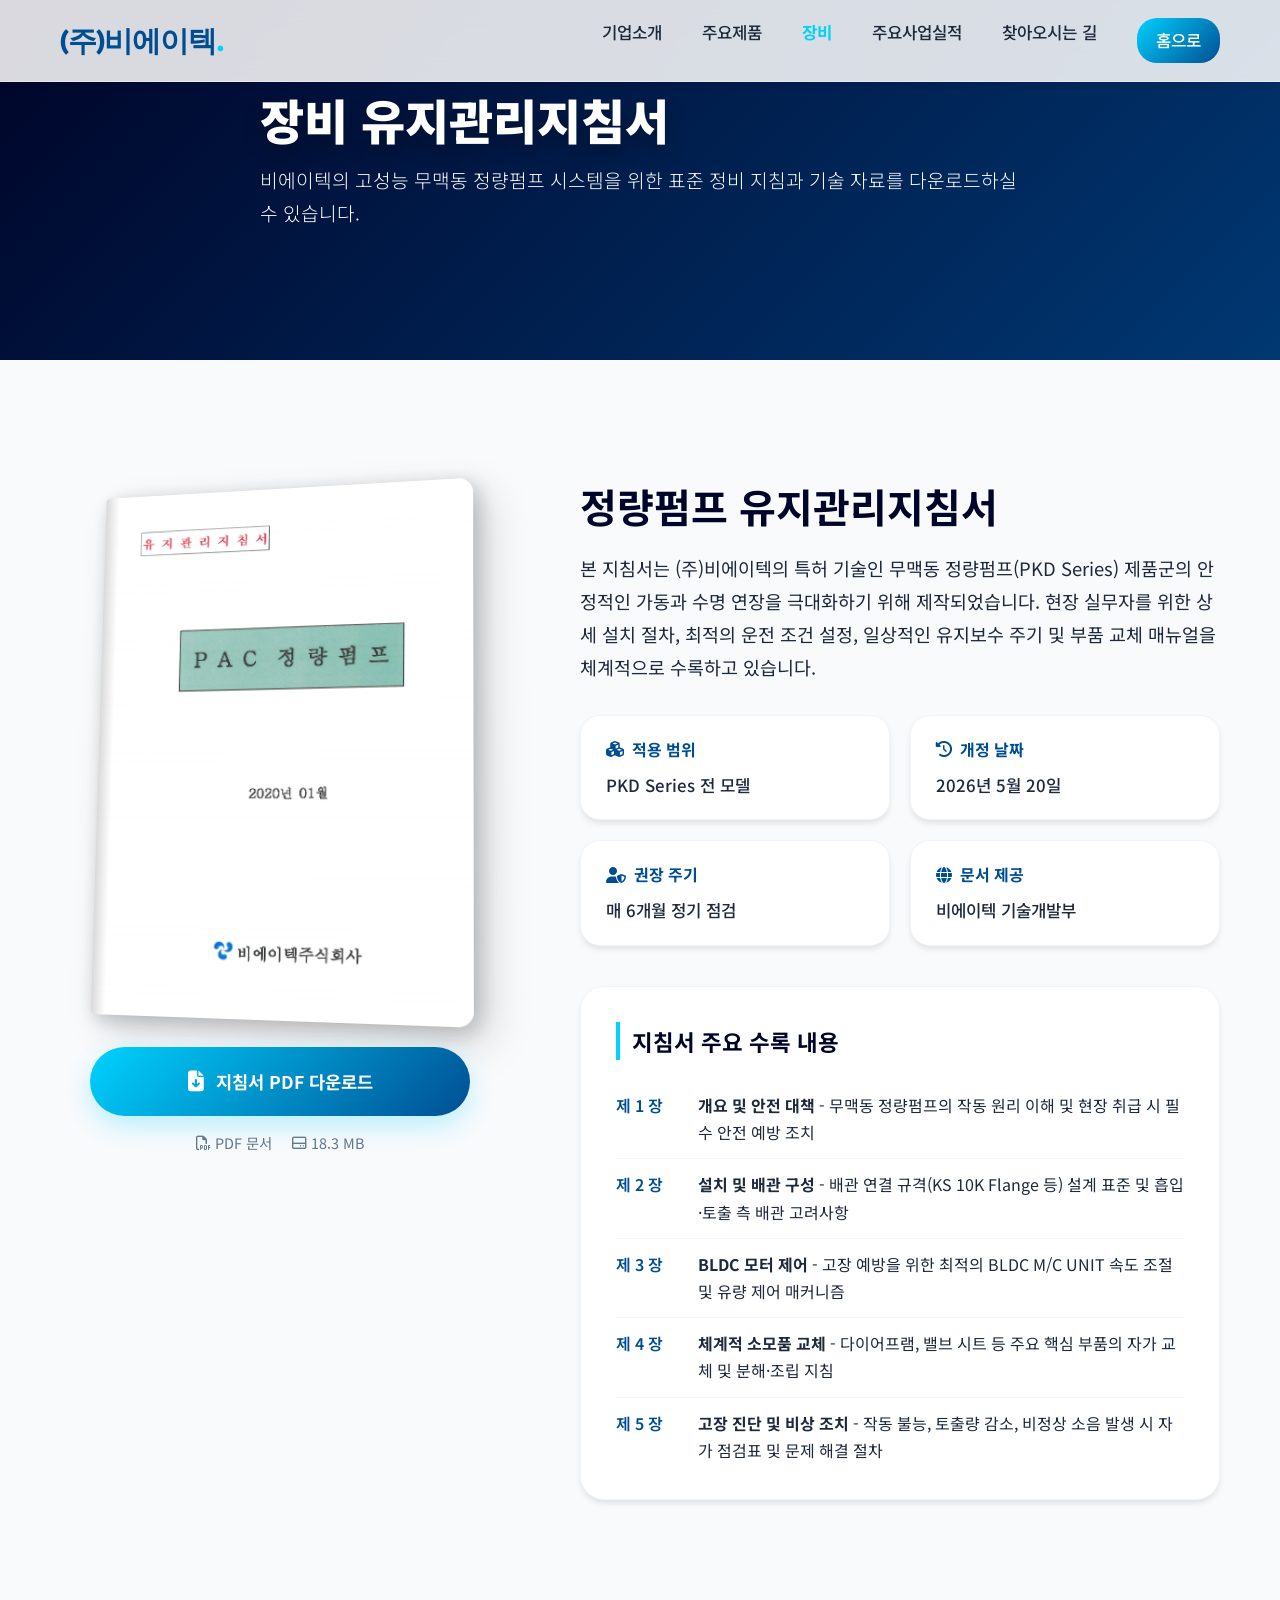
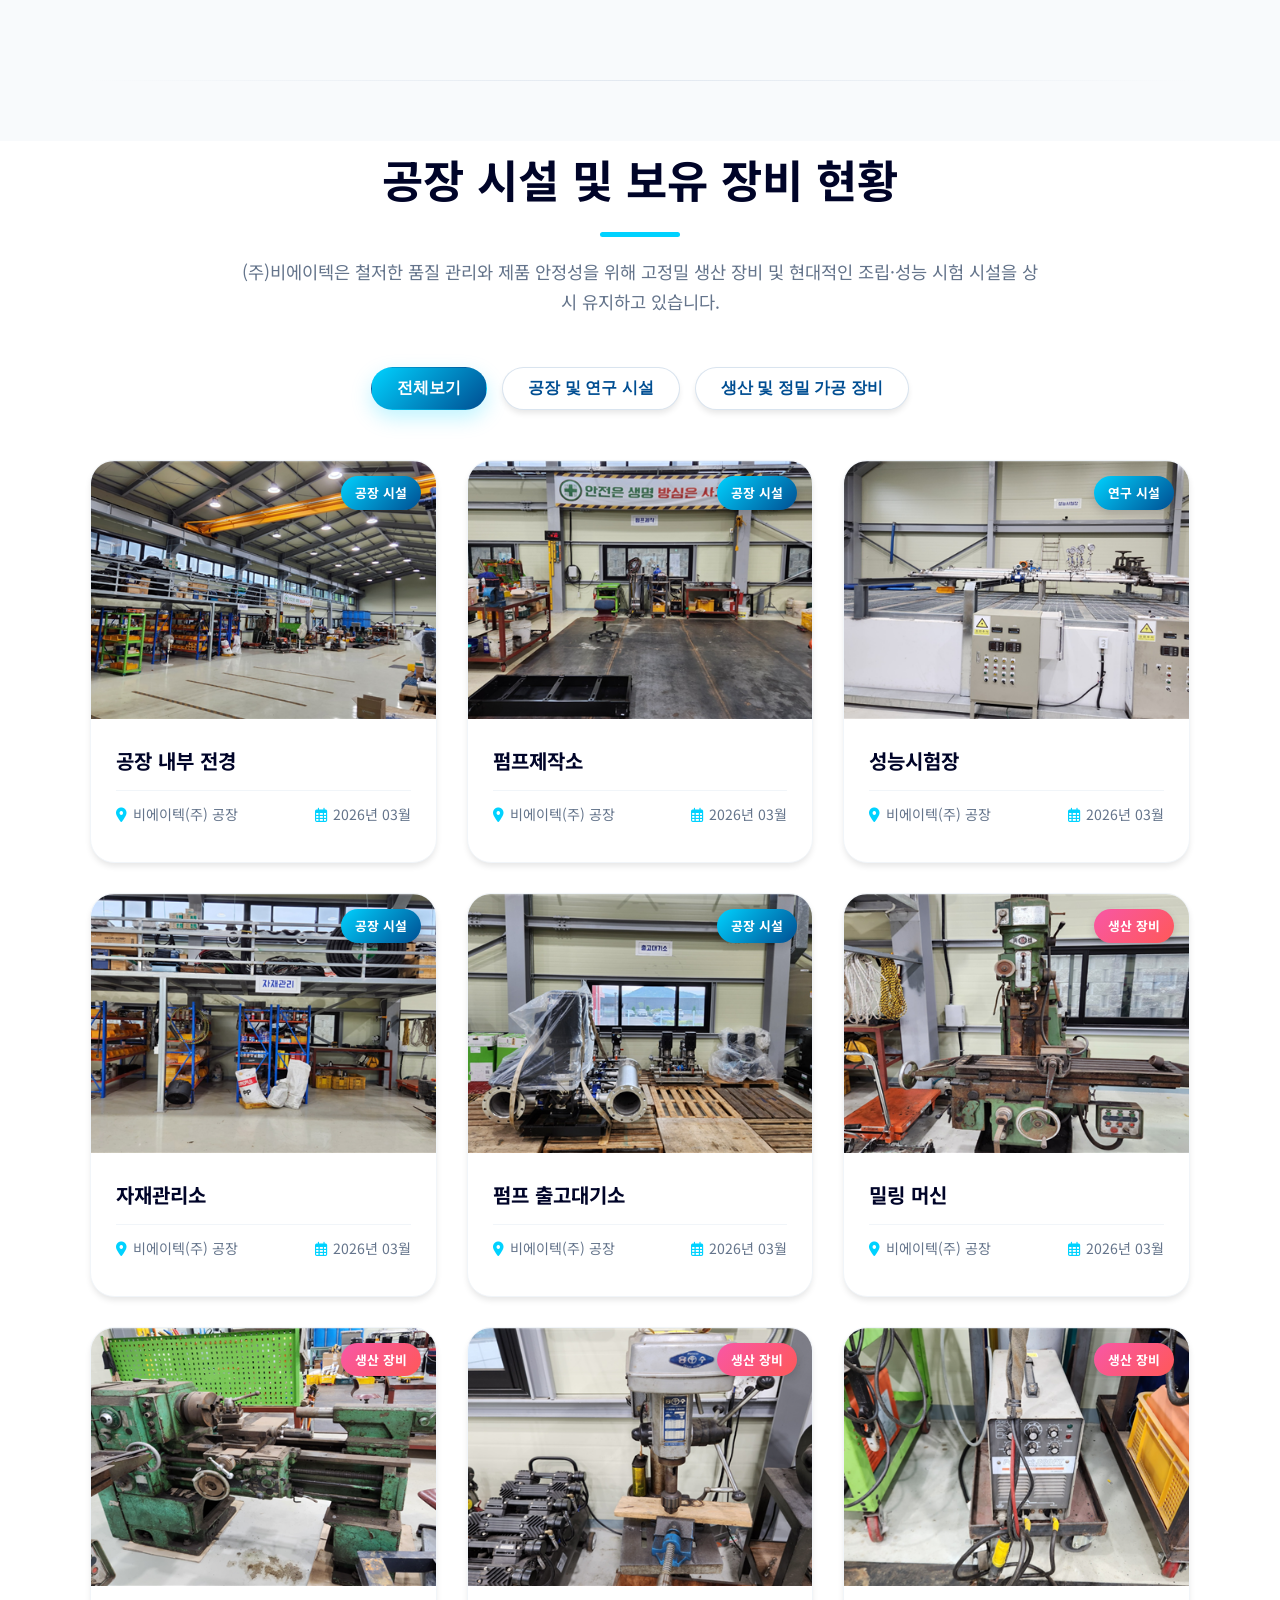
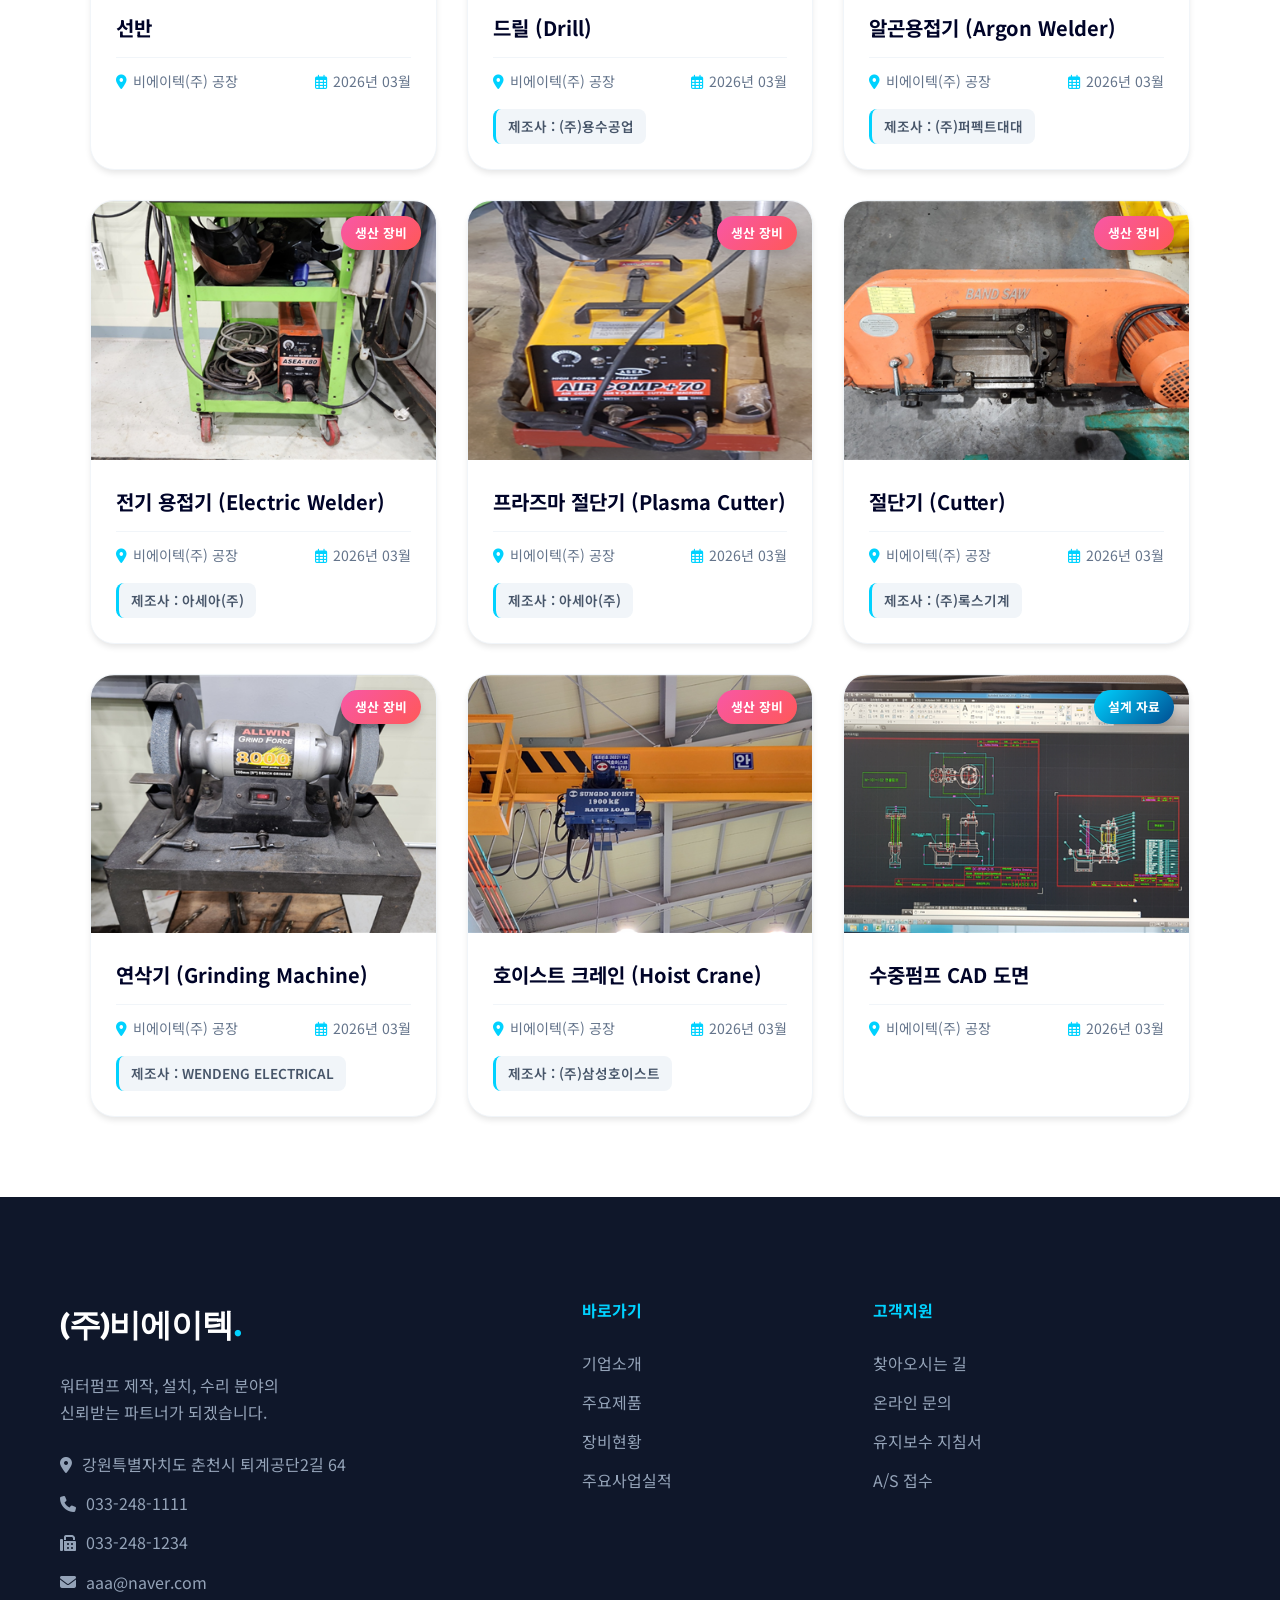
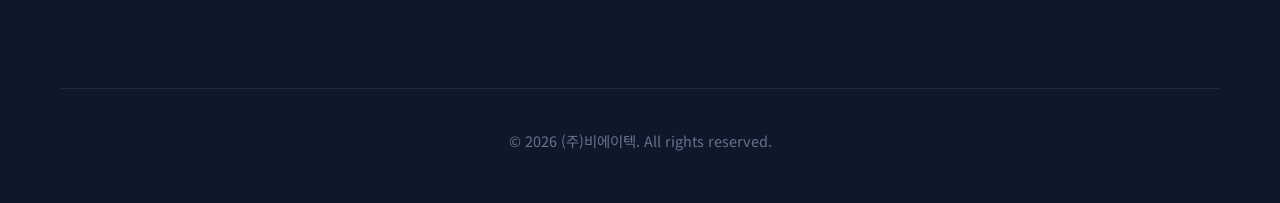
==== equipment.html @ 9e7c95d2 "카테고리의 '업력' 글씨를 '주요사업실적'으로 이름으로 수정해줘." ====
<!DOCTYPE html>
<html lang="ko">
<head>
    <meta charset="UTF-8">
    <meta name="viewport" content="width=device-width, initial-scale=1.0">
    <title>장비 유지관리지침서 - (주)비에이텍</title>
    <meta name="description" content="(주)비에이텍의 정량펌프 제품군에 대한 전문적인 유지보수 및 장비 관리 지침을 제공합니다.">
    <link rel="stylesheet" href="index.css">
    <!-- Font Awesome for icons -->
    <link rel="stylesheet" href="https://cdnjs.cloudflare.com/ajax/libs/font-awesome/6.4.0/css/all.min.css">
</head>
<body>

    <!-- Header Navigation -->
    <nav id="navbar" class="scrolled">
        <div class="container nav-content">
            <a href="index.html" class="logo">(주)비에이텍<span>.</span></a>
            <ul class="nav-links">
                <li><a href="intro.html">기업소개</a></li>
                <li><a href="product.html">주요제품</a></li>
                <li><a href="equipment.html" style="color: var(--secondary); font-weight: 700;">장비</a></li>
                <li><a href="records.html">주요사업실적</a></li>
                <li><a href="map.html">찾아오시는 길</a></li>
                <li><a href="index.html" class="btn" style="padding: 0.5rem 1.2rem; background: linear-gradient(135deg, var(--secondary), var(--primary)); color: white; border-radius: 20px;">홈으로</a></li>
            </ul>
        </div>
    </nav>

    <!-- Sub-Hero Section -->
    <section class="sub-hero">
        <div class="sub-hero-overlay"></div>
        <div class="container sub-hero-content">
            <h1 class="reveal active">장비 유지관리지침서</h1>
            <p class="reveal active">비에이텍의 고성능 무맥동 정량펌프 시스템을 위한 표준 정비 지침과 기술 자료를 다운로드하실 수 있습니다.</p>
        </div>
    </section>

    <!-- Main Content Section -->
    <section class="section" style="background-color: #f8fafc;">
        <div class="container">
            <div class="equipment-layout">
                
                <!-- Left Column: 3D Book Cover & Download Action -->
                <div class="book-container reveal active">
                    <div class="book-mockup">
                        <img src="유지관리 지침서 표지.png" alt="정량펌프 유지관리지침서 표지">
                    </div>
                    
                    <div class="download-action-area">
                        <a href="정량펌프 유지관리지침서.pdf" download="정량펌프_유지관리지침서.pdf" class="btn-download">
                            <i class="fas fa-file-download"></i>
                            지침서 PDF 다운로드
                        </a>
                        <div class="file-spec">
                            <span><i class="far fa-file-pdf"></i> PDF 문서</span>
                            <span><i class="far fa-hdd"></i> 18.3 MB</span>
                        </div>
                    </div>
                </div>

                <!-- Right Column: Manual Specification and Information -->
                <div class="manual-details reveal active">
                    <h2>정량펌프 유지관리지침서</h2>
                    <p class="intro-text">
                        본 지침서는 (주)비에이텍의 특허 기술인 무맥동 정량펌프(PKD Series) 제품군의 안정적인 가동과 수명 연장을 극대화하기 위해 제작되었습니다. 현장 실무자를 위한 상세 설치 절차, 최적의 운전 조건 설정, 일상적인 유지보수 주기 및 부품 교체 매뉴얼을 체계적으로 수록하고 있습니다.
                    </p>

                    <div class="manual-meta-grid">
                        <div class="meta-card">
                            <h4><i class="fas fa-cubes"></i> 적용 범위</h4>
                            <p>PKD Series 전 모델</p>
                        </div>
                        <div class="meta-card">
                            <h4><i class="fas fa-history"></i> 개정 날짜</h4>
                            <p>2026년 5월 20일</p>
                        </div>
                        <div class="meta-card">
                            <h4><i class="fas fa-user-shield"></i> 권장 주기</h4>
                            <p>매 6개월 정기 점검</p>
                        </div>
                        <div class="meta-card">
                            <h4><i class="fas fa-globe"></i> 문서 제공</h4>
                            <p>비에이텍 기술개발부</p>
                        </div>
                    </div>

                    <!-- Quick Preview Outline Card -->
                    <div class="preview-outline">
                        <h3>지침서 주요 수록 내용</h3>
                        <ul class="outline-list">
                            <li>
                                <span>제 1 장</span>
                                <div><strong>개요 및 안전 대책</strong> - 무맥동 정량펌프의 작동 원리 이해 및 현장 취급 시 필수 안전 예방 조치</div>
                            </li>
                            <li>
                                <span>제 2 장</span>
                                <div><strong>설치 및 배관 구성</strong> - 배관 연결 규격(KS 10K Flange 등) 설계 표준 및 흡입·토출 측 배관 고려사항</div>
                            </li>
                            <li>
                                <span>제 3 장</span>
                                <div><strong>BLDC 모터 제어</strong> - 고장 예방을 위한 최적의 BLDC M/C UNIT 속도 조절 및 유량 제어 매커니즘</div>
                            </li>
                            <li>
                                <span>제 4 장</span>
                                <div><strong>체계적 소모품 교체</strong> - 다이어프램, 밸브 시트 등 주요 핵심 부품의 자가 교체 및 분해·조립 지침</div>
                            </li>
                            <li>
                                <span>제 5 장</span>
                                <div><strong>고장 진단 및 비상 조치</strong> - 작동 불능, 토출량 감소, 비정상 소음 발생 시 자가 점검표 및 문제 해결 절차</div>
                            </li>
                        </ul>
                    </div>
                </div>

            </div>
        </div>
    </section>

    <!-- Page Section Separator -->
    <div class="section-separator"></div>

    <!-- Equipment Gallery Section -->
    <section class="section" style="background-color: white; padding-top: 0; padding-bottom: 80px;">
        <div class="container">
            <div class="section-header reveal active" style="margin-bottom: 50px;">
                <h2>공장 시설 및 보유 장비 현황</h2>
                <div class="divider"></div>
                <p style="margin-top: 20px; color: var(--text-muted); max-width: 800px; margin-left: auto; margin-right: auto; font-size: 1.1rem; line-height: 1.7;">
                    (주)비에이텍은 철저한 품질 관리와 제품 안정성을 위해 고정밀 생산 장비 및 현대적인 조립·성능 시험 시설을 상시 유지하고 있습니다.
                </p>
            </div>

            <!-- Filter Buttons -->
            <div class="gallery-filter-area reveal active">
                <button class="filter-btn active" data-filter="all">전체보기</button>
                <button class="filter-btn" data-filter="facility">공장 및 연구 시설</button>
                <button class="filter-btn" data-filter="machinery">생산 및 정밀 가공 장비</button>
            </div>

            <!-- Gallery Grid -->
            <div class="gallery-grid reveal active">
                
                <!-- 1. 공장 내부 전경 (Facility) -->
                <div class="gallery-item facility">
                    <div class="gallery-img-wrapper">
                        <img src="PIC7283.png" alt="공장 내부 전경">
                        <div class="gallery-badge facility-badge">공장 시설</div>
                    </div>
                    <div class="gallery-content">
                        <h3>공장 내부 전경</h3>
                        <div class="gallery-meta">
                            <span><i class="fas fa-map-marker-alt"></i> 비에이텍(주) 공장</span>
                            <span><i class="far fa-calendar-alt"></i> 2026년 03월</span>
                        </div>
                    </div>
                </div>

                <!-- 2. 펌프제작소 (Facility) -->
                <div class="gallery-item facility">
                    <div class="gallery-img-wrapper">
                        <img src="PIC72E1.png" alt="펌프제작소">
                        <div class="gallery-badge facility-badge">공장 시설</div>
                    </div>
                    <div class="gallery-content">
                        <h3>펌프제작소</h3>
                        <div class="gallery-meta">
                            <span><i class="fas fa-map-marker-alt"></i> 비에이텍(주) 공장</span>
                            <span><i class="far fa-calendar-alt"></i> 2026년 03월</span>
                        </div>
                    </div>
                </div>

                <!-- 3. 성능시험장 (Facility) -->
                <div class="gallery-item facility">
                    <div class="gallery-img-wrapper">
                        <img src="PIC7350.png" alt="성능시험장">
                        <div class="gallery-badge facility-badge">연구 시설</div>
                    </div>
                    <div class="gallery-content">
                        <h3>성능시험장</h3>
                        <div class="gallery-meta">
                            <span><i class="fas fa-map-marker-alt"></i> 비에이텍(주) 공장</span>
                            <span><i class="far fa-calendar-alt"></i> 2026년 03월</span>
                        </div>
                    </div>
                </div>

                <!-- 4. 자재관리소 (Facility) -->
                <div class="gallery-item facility">
                    <div class="gallery-img-wrapper">
                        <img src="PIC740C.png" alt="자재관리소">
                        <div class="gallery-badge facility-badge">공장 시설</div>
                    </div>
                    <div class="gallery-content">
                        <h3>자재관리소</h3>
                        <div class="gallery-meta">
                            <span><i class="fas fa-map-marker-alt"></i> 비에이텍(주) 공장</span>
                            <span><i class="far fa-calendar-alt"></i> 2026년 03월</span>
                        </div>
                    </div>
                </div>

                <!-- 5. 펌프 출고대기소 (Facility) -->
                <div class="gallery-item facility">
                    <div class="gallery-img-wrapper">
                        <img src="PIC74AA.png" alt="펌프 출고대기소">
                        <div class="gallery-badge facility-badge">공장 시설</div>
                    </div>
                    <div class="gallery-content">
                        <h3>펌프 출고대기소</h3>
                        <div class="gallery-meta">
                            <span><i class="fas fa-map-marker-alt"></i> 비에이텍(주) 공장</span>
                            <span><i class="far fa-calendar-alt"></i> 2026년 03월</span>
                        </div>
                    </div>
                </div>

                <!-- 6. 밀링 머신 (Machinery) -->
                <div class="gallery-item machinery">
                    <div class="gallery-img-wrapper">
                        <img src="PIC7528.png" alt="밀링 머신">
                        <div class="gallery-badge machinery-badge">생산 장비</div>
                    </div>
                    <div class="gallery-content">
                        <h3>밀링 머신</h3>
                        <div class="gallery-meta">
                            <span><i class="fas fa-map-marker-alt"></i> 비에이텍(주) 공장</span>
                            <span><i class="far fa-calendar-alt"></i> 2026년 03월</span>
                        </div>
                    </div>
                </div>

                <!-- 7. 선반 (Machinery) -->
                <div class="gallery-item machinery">
                    <div class="gallery-img-wrapper">
                        <img src="PIC7613.png" alt="선반">
                        <div class="gallery-badge machinery-badge">생산 장비</div>
                    </div>
                    <div class="gallery-content">
                        <h3>선반</h3>
                        <div class="gallery-meta">
                            <span><i class="fas fa-map-marker-alt"></i> 비에이텍(주) 공장</span>
                            <span><i class="far fa-calendar-alt"></i> 2026년 03월</span>
                        </div>
                    </div>
                </div>

                <!-- 8. 드릴 (Machinery) -->
                <div class="gallery-item machinery">
                    <div class="gallery-img-wrapper">
                        <img src="PIC76C0.png" alt="드릴">
                        <div class="gallery-badge machinery-badge">생산 장비</div>
                    </div>
                    <div class="gallery-content">
                        <h3>드릴 (Drill)</h3>
                        <div class="gallery-meta">
                            <span><i class="fas fa-map-marker-alt"></i> 비에이텍(주) 공장</span>
                            <span><i class="far fa-calendar-alt"></i> 2026년 03월</span>
                        </div>
                        <div class="gallery-maker">제조사 : (주)용수공업</div>
                    </div>
                </div>

                <!-- 9. 알곤용접기 (Machinery) -->
                <div class="gallery-item machinery">
                    <div class="gallery-img-wrapper">
                        <img src="PIC774D.png" alt="알곤용접기">
                        <div class="gallery-badge machinery-badge">생산 장비</div>
                    </div>
                    <div class="gallery-content">
                        <h3>알곤용접기 (Argon Welder)</h3>
                        <div class="gallery-meta">
                            <span><i class="fas fa-map-marker-alt"></i> 비에이텍(주) 공장</span>
                            <span><i class="far fa-calendar-alt"></i> 2026년 03월</span>
                        </div>
                        <div class="gallery-maker">제조사 : (주)퍼펙트대대</div>
                    </div>
                </div>

                <!-- 10. 전기 용접기 (Machinery) -->
                <div class="gallery-item machinery">
                    <div class="gallery-img-wrapper">
                        <img src="PIC77EB.png" alt="전기 용접기">
                        <div class="gallery-badge machinery-badge">생산 장비</div>
                    </div>
                    <div class="gallery-content">
                        <h3>전기 용접기 (Electric Welder)</h3>
                        <div class="gallery-meta">
                            <span><i class="fas fa-map-marker-alt"></i> 비에이텍(주) 공장</span>
                            <span><i class="far fa-calendar-alt"></i> 2026년 03월</span>
                        </div>
                        <div class="gallery-maker">제조사 : 아세아(주)</div>
                    </div>
                </div>

                <!-- 11. 프라즈마 절단기 (Machinery) -->
                <div class="gallery-item machinery">
                    <div class="gallery-img-wrapper">
                        <img src="PIC7849.png" alt="프라즈마 절단기">
                        <div class="gallery-badge machinery-badge">생산 장비</div>
                    </div>
                    <div class="gallery-content">
                        <h3>프라즈마 절단기 (Plasma Cutter)</h3>
                        <div class="gallery-meta">
                            <span><i class="fas fa-map-marker-alt"></i> 비에이텍(주) 공장</span>
                            <span><i class="far fa-calendar-alt"></i> 2026년 03월</span>
                        </div>
                        <div class="gallery-maker">제조사 : 아세아(주)</div>
                    </div>
                </div>

                <!-- 12. 절단기 (Machinery) -->
                <div class="gallery-item machinery">
                    <div class="gallery-img-wrapper">
                        <img src="PIC78E7.png" alt="절단기">
                        <div class="gallery-badge machinery-badge">생산 장비</div>
                    </div>
                    <div class="gallery-content">
                        <h3>절단기 (Cutter)</h3>
                        <div class="gallery-meta">
                            <span><i class="fas fa-map-marker-alt"></i> 비에이텍(주) 공장</span>
                            <span><i class="far fa-calendar-alt"></i> 2026년 03월</span>
                        </div>
                        <div class="gallery-maker">제조사 : (주)록스기계</div>
                    </div>
                </div>

                <!-- 13. 연삭기 (Machinery) -->
                <div class="gallery-item machinery">
                    <div class="gallery-img-wrapper">
                        <img src="PIC7974.png" alt="연삭기">
                        <div class="gallery-badge machinery-badge">생산 장비</div>
                    </div>
                    <div class="gallery-content">
                        <h3>연삭기 (Grinding Machine)</h3>
                        <div class="gallery-meta">
                            <span><i class="fas fa-map-marker-alt"></i> 비에이텍(주) 공장</span>
                            <span><i class="far fa-calendar-alt"></i> 2026년 03월</span>
                        </div>
                        <div class="gallery-maker">제조사 : WENDENG ELECTRICAL</div>
                    </div>
                </div>

                <!-- 14. 호이스트 크레인 (Machinery) -->
                <div class="gallery-item machinery">
                    <div class="gallery-img-wrapper">
                        <img src="PIC7A02.png" alt="호이스트 크레인">
                        <div class="gallery-badge machinery-badge">생산 장비</div>
                    </div>
                    <div class="gallery-content">
                        <h3>호이스트 크레인 (Hoist Crane)</h3>
                        <div class="gallery-meta">
                            <span><i class="fas fa-map-marker-alt"></i> 비에이텍(주) 공장</span>
                            <span><i class="far fa-calendar-alt"></i> 2026년 03월</span>
                        </div>
                        <div class="gallery-maker">제조사 : (주)삼성호이스트</div>
                    </div>
                </div>

                <!-- 15. 수중펌프 CAD 도면 (Facility) -->
                <div class="gallery-item facility">
                    <div class="gallery-img-wrapper">
                        <img src="PIC7AAF.png" alt="수중펌프 CAD 도면">
                        <div class="gallery-badge facility-badge">설계 자료</div>
                    </div>
                    <div class="gallery-content">
                        <h3>수중펌프 CAD 도면</h3>
                        <div class="gallery-meta">
                            <span><i class="fas fa-map-marker-alt"></i> 비에이텍(주) 공장</span>
                            <span><i class="far fa-calendar-alt"></i> 2026년 03월</span>
                        </div>
                    </div>
                </div>

            </div>
        </div>
    </section>

    <!-- Footer Section -->
    <footer>
        <div class="container">
            <div class="footer-grid">
                <div class="footer-brand">
                    <h3 class="logo">(주)비에이텍<span>.</span></h3>
                    <p style="margin-bottom: 25px; color: #94a3b8;">워터펌프 제작, 설치, 수리 분야의<br>신뢰받는 파트너가 되겠습니다.</p>
                    <div class="footer-info">
                        <p><i class="fas fa-map-marker-alt"></i> 강원특별자치도 춘천시 퇴계공단2길 64</p>
                        <p><i class="fas fa-phone"></i> 033-248-1111</p>
                        <p><i class="fas fa-fax"></i> 033-248-1234</p>
                        <p><i class="fas fa-envelope"></i> aaa@naver.com</p>
                    </div>
                </div>
                <div class="footer-links">
                    <h4>바로가기</h4>
                    <ul>
                        <li><a href="intro.html">기업소개</a></li>
                        <li><a href="product.html">주요제품</a></li>
                        <li><a href="equipment.html">장비현황</a></li>
                        <li><a href="records.html">주요사업실적</a></li>
                    </ul>
                </div>
                <div class="footer-links">
                    <h4>고객지원</h4>
                    <ul>
                        <li><a href="map.html">찾아오시는 길</a></li>
                        <li><a href="map.html">온라인 문의</a></li>
                        <li><a href="equipment.html">유지보수 지침서</a></li>
                        <li><a href="#">A/S 접수</a></li>
                    </ul>
                </div>
            </div>
            <div class="footer-bottom">
                <p>&copy; 2026 (주)비에이텍. All rights reserved.</p>
            </div>
        </div>
    </footer>

    <script src="script.js"></script>
</body>
</html>
---- index.css ----
@import url('https://fonts.googleapis.com/css2?family=Outfit:wght@300;400;600;800&family=Noto+Sans+KR:wght@300;400;500;700;900&display=swap');

:root {
    --primary: #004e92;
    --primary-dark: #000428;
    --secondary: #00d2ff;
    --accent: #00f2fe;
    --white: #ffffff;
    --bg-light: #f8fafc;
    --text-main: #1e293b;
    --text-muted: #64748b;
    --glass: rgba(255, 255, 255, 0.7);
    --glass-border: rgba(255, 255, 255, 0.4);
    --shadow-sm: 0 4px 6px -1px rgb(0 0 0 / 0.1);
    --shadow-lg: 0 20px 25px -5px rgb(0 0 0 / 0.1);
    --transition: all 0.5s cubic-bezier(0.4, 0, 0.2, 1);
}

* {
    margin: 0;
    padding: 0;
    box-sizing: border-box;
}

body {
    font-family: 'Noto Sans KR', sans-serif;
    color: var(--text-main);
    line-height: 1.7;
    background-color: var(--bg-light);
    overflow-x: hidden;
}

/* --- Layout --- */
.container {
    max-width: 1200px;
    margin: 0 auto;
    padding: 0 20px;
}

section {
    padding: 120px 0;
}

/* --- Navigation --- */
nav {
    position: fixed;
    top: 0;
    width: 100%;
    z-index: 1000;
    padding: 1.5rem 0;
    transition: var(--transition);
}

nav.scrolled {
    background: rgba(255, 255, 255, 0.85);
    backdrop-filter: blur(15px);
    padding: 1rem 0;
    box-shadow: var(--shadow-sm);
    border-bottom: 1px solid var(--glass-border);
}

.nav-content {
    display: flex;
    justify-content: space-between;
    align-items: center;
}

.logo {
    font-family: 'Outfit', sans-serif;
    font-size: 1.8rem;
    font-weight: 800;
    color: var(--primary);
    text-decoration: none;
    letter-spacing: -1px;
}

.logo span {
    color: var(--secondary);
}

.nav-links {
    display: flex;
    gap: 2.5rem;
    list-style: none;
}

.nav-links a {
    text-decoration: none;
    color: var(--text-main);
    font-weight: 500;
    font-size: 1.05rem;
    transition: var(--transition);
    position: relative;
}

nav:not(.scrolled) .nav-links a {
    color: white;
}

.nav-links a::after {
    content: '';
    position: absolute;
    bottom: -5px;
    left: 0;
    width: 0;
    height: 2px;
    background: var(--secondary);
    transition: var(--transition);
}

.nav-links a:hover::after {
    width: 100%;
}

/* --- Hero Section --- */
.hero {
    height: 100vh;
    display: flex;
    align-items: center;
    position: relative;
    background: var(--primary-dark);
    color: white;
    overflow: hidden;
}

.hero-overlay {
    position: absolute;
    top: 0;
    left: 0;
    width: 100%;
    height: 100%;
    background: linear-gradient(135deg, rgba(0, 4, 40, 0.8) 0%, rgba(0, 78, 146, 0.4) 100%);
    z-index: 1;
}

.hero-img {
    position: absolute;
    top: 0;
    left: 0;
    width: 100%;
    height: 100%;
    object-fit: cover;
    z-index: 0;
    animation: zoomOut 20s infinite alternate;
}

@keyframes zoomOut {
    from { transform: scale(1); }
    to { transform: scale(1.1); }
}

.hero-content {
    position: relative;
    z-index: 2;
    max-width: 800px;
}

.hero h1 {
    font-size: 4rem;
    font-weight: 900;
    line-height: 1.2;
    margin-bottom: 2rem;
    text-shadow: 0 10px 30px rgba(0,0,0,0.5);
}

.hero p {
    font-size: 1.5rem;
    font-weight: 300;
    margin-bottom: 3rem;
    opacity: 0.9;
}

.cta-group {
    display: flex;
    gap: 1.5rem;
}

.btn {
    padding: 1.2rem 2.5rem;
    border-radius: 50px;
    font-weight: 600;
    text-decoration: none;
    transition: var(--transition);
    display: inline-block;
}

.btn-primary {
    background: linear-gradient(135deg, var(--secondary), var(--primary));
    color: white;
    box-shadow: 0 10px 20px rgba(0, 210, 255, 0.3);
}

.btn-primary:hover {
    transform: translateY(-5px);
    box-shadow: 0 15px 30px rgba(0, 210, 255, 0.4);
}

/* --- Features --- */
.section-header {
    text-align: center;
    margin-bottom: 80px;
}

.section-header h2 {
    font-size: 2.8rem;
    color: var(--primary-dark);
    margin-bottom: 15px;
}

.section-header .divider {
    width: 80px;
    height: 5px;
    background: var(--secondary);
    margin: 0 auto;
    border-radius: 10px;
}

.features-grid {
    display: grid;
    grid-template-columns: repeat(auto-fit, minmax(350px, 1fr));
    gap: 30px;
}

.feature-card {
    background: white;
    padding: 50px;
    border-radius: 30px;
    box-shadow: var(--shadow-sm);
    transition: var(--transition);
    border: 1px solid #f1f5f9;
}

.feature-card:hover {
    transform: translateY(-10px);
    box-shadow: var(--shadow-lg);
}

.feature-icon {
    font-size: 3rem;
    margin-bottom: 25px;
    display: block;
}

.feature-card h3 {
    font-size: 1.6rem;
    margin-bottom: 15px;
    color: var(--primary);
}

/* --- Certifications --- */
.cert-grid {
    display: grid;
    grid-template-columns: repeat(auto-fit, minmax(300px, 1fr));
    gap: 40px;
    margin-top: 50px;
}

.cert-item {
    text-align: center;
    background: white;
    padding: 30px;
    border-radius: 20px;
    box-shadow: var(--shadow-sm);
    transition: var(--transition);
}

.cert-item:hover {
    transform: translateY(-15px);
    box-shadow: var(--shadow-lg);
}

.cert-img-wrapper {
    width: 100%;
    height: 400px;
    background: #f8fafc;
    border-radius: 15px;
    overflow: hidden;
    margin-bottom: 25px;
    border: 1px solid #e2e8f0;
    display: flex;
    align-items: center;
    justify-content: center;
}

.cert-img-wrapper img {
    max-width: 90%;
    max-height: 90%;
    object-fit: contain;
    transition: var(--transition);
}

.cert-item:hover .cert-img-wrapper img {
    transform: scale(1.05);
}

.cert-item h3 {
    color: var(--primary);
    margin-bottom: 10px;
}

.cert-item p {
    color: var(--text-muted);
}

/* --- Table --- */
.table-container {
    background: white;
    padding: 40px;
    border-radius: 30px;
    box-shadow: var(--shadow-sm);
    overflow-x: auto;
}

table {
    width: 100%;
    border-collapse: collapse;
    min-width: 800px;
}

th {
    background: var(--bg-light);
    color: var(--primary);
    padding: 20px;
    text-align: center;
    font-weight: 700;
    border-bottom: 2px solid #e2e8f0;
}

td {
    padding: 20px;
    text-align: center;
    border-bottom: 1px solid #f1f5f9;
}

tr:hover {
    background-color: #f8fafc;
}

/* --- Footer --- */
footer {
    background: #0f172a;
    color: white;
    padding: 100px 0 50px;
}

.footer-grid {
    display: grid;
    grid-template-columns: 2fr 1fr 1.5fr;
    gap: 60px;
    margin-bottom: 80px;
}

.footer-brand h3 {
    font-size: 2rem;
    margin-bottom: 20px;
    color: white;
}

.footer-info p {
    color: #94a3b8;
    margin-bottom: 12px;
    display: flex;
    align-items: center;
    gap: 10px;
}

.footer-links h4 {
    margin-bottom: 25px;
    color: var(--secondary);
}

.footer-links ul {
    list-style: none;
}

.footer-links li {
    margin-bottom: 12px;
}

.footer-links a {
    color: #94a3b8;
    text-decoration: none;
    transition: var(--transition);
}

.footer-links a:hover {
    color: white;
    padding-left: 5px;
}

.footer-bottom {
    border-top: 1px solid #1e293b;
    padding-top: 40px;
    text-align: center;
    color: #64748b;
    font-size: 0.9rem;
}

/* --- Animations --- */
.reveal {
    opacity: 0;
    transform: translateY(40px);
    transition: all 1s ease-out;
}

.reveal.active {
    opacity: 1;
    transform: translateY(0);
}

/* --- Sub Hero Section (For sub-pages) --- */
.sub-hero {
    height: 40vh;
    min-height: 300px;
    display: flex;
    align-items: center;
    position: relative;
    background: var(--primary-dark);
    color: white;
    overflow: hidden;
    padding-top: 80px; /* Accounts for fixed navbar */
}

.sub-hero-overlay {
    position: absolute;
    top: 0;
    left: 0;
    width: 100%;
    height: 100%;
    background: linear-gradient(135deg, rgba(0, 4, 40, 0.9) 0%, rgba(0, 78, 146, 0.7) 100%);
    z-index: 1;
}

.sub-hero-content {
    position: relative;
    z-index: 2;
    max-width: 800px;
}

.sub-hero h1 {
    font-size: 3rem;
    font-weight: 900;
    line-height: 1.2;
    margin-bottom: 1rem;
    text-shadow: 0 10px 20px rgba(0,0,0,0.3);
}

.sub-hero p {
    font-size: 1.2rem;
    font-weight: 300;
    opacity: 0.9;
}

/* --- Equipment Layout --- */
.equipment-layout {
    display: grid;
    grid-template-columns: 1.2fr 1.8fr;
    gap: 60px;
    align-items: flex-start;
}

/* --- Book Mockup (3D tactile look) --- */
.book-container {
    perspective: 1000px;
    display: flex;
    flex-direction: column;
    align-items: center;
    justify-content: center;
}

.book-mockup {
    position: relative;
    width: 100%;
    max-width: 380px;
    aspect-ratio: 1 / 1.414; /* Standard A4 ratio */
    border-radius: 4px 15px 15px 4px;
    box-shadow: 
        5px 5px 20px rgba(0, 0, 0, 0.2),
        15px 15px 40px rgba(0, 0, 0, 0.15),
        -2px 0px 5px rgba(255, 255, 255, 0.2) inset;
    background: #fff;
    transform: rotateY(-10deg) rotateX(5deg);
    transform-style: preserve-3d;
    transition: transform 0.6s cubic-bezier(0.4, 0, 0.2, 1), box-shadow 0.6s ease;
    overflow: hidden;
}

.book-mockup::before {
    content: '';
    position: absolute;
    top: 0;
    left: 0;
    width: 15px;
    height: 100%;
    background: linear-gradient(to right, rgba(0,0,0,0.15) 0%, rgba(0,0,0,0.0) 100%);
    z-index: 5;
}

.book-mockup::after {
    content: '';
    position: absolute;
    top: 0;
    left: 15px;
    width: 1px;
    height: 100%;
    background: rgba(255, 255, 255, 0.15);
    z-index: 5;
}

.book-mockup:hover {
    transform: rotateY(-2deg) rotateX(2deg) translateY(-8px);
    box-shadow: 
        10px 15px 35px rgba(0, 4, 40, 0.3),
        25px 30px 60px rgba(0, 0, 0, 0.2);
}

.book-mockup img {
    width: 100%;
    height: 100%;
    object-fit: cover;
    display: block;
}

/* --- Download Action Block --- */
.download-action-area {
    margin-top: 30px;
    text-align: center;
    width: 100%;
    max-width: 380px;
}

.btn-download {
    display: inline-flex;
    align-items: center;
    justify-content: center;
    gap: 12px;
    width: 100%;
    padding: 1.2rem 2rem;
    font-size: 1.1rem;
    font-weight: 700;
    border-radius: 50px;
    background: linear-gradient(135deg, var(--secondary), var(--primary));
    color: white;
    text-decoration: none;
    box-shadow: 0 10px 25px rgba(0, 210, 255, 0.25);
    transition: var(--transition);
    position: relative;
    overflow: hidden;
}

.btn-download::before {
    content: '';
    position: absolute;
    top: 0;
    left: -100%;
    width: 100%;
    height: 100%;
    background: linear-gradient(
        90deg,
        transparent,
        rgba(255, 255, 255, 0.2),
        transparent
    );
    transition: 0.5s;
}

.btn-download:hover::before {
    left: 100%;
}

.btn-download:hover {
    transform: translateY(-5px);
    box-shadow: 0 15px 30px rgba(0, 210, 255, 0.4);
}

.btn-download i {
    font-size: 1.3rem;
    animation: bounce 2s infinite;
}

@keyframes bounce {
    0%, 100% { transform: translateY(0); }
    50% { transform: translateY(4px); }
}

.file-spec {
    display: flex;
    justify-content: center;
    gap: 20px;
    margin-top: 15px;
    font-size: 0.9rem;
    color: var(--text-muted);
}

.file-spec span {
    display: flex;
    align-items: center;
    gap: 5px;
}

/* --- Info Details --- */
.manual-details {
    padding-left: 20px;
}

.manual-details h2 {
    font-size: 2.5rem;
    color: var(--primary-dark);
    margin-bottom: 20px;
    line-height: 1.3;
}

.manual-details .intro-text {
    font-size: 1.15rem;
    color: var(--text-main);
    margin-bottom: 30px;
    line-height: 1.8;
}

.manual-meta-grid {
    display: grid;
    grid-template-columns: repeat(auto-fit, minmax(220px, 1fr));
    gap: 20px;
    margin-bottom: 40px;
}

.meta-card {
    background: white;
    padding: 20px 25px;
    border-radius: 20px;
    border: 1px solid #f1f5f9;
    box-shadow: var(--shadow-sm);
    transition: var(--transition);
}

.meta-card:hover {
    box-shadow: var(--shadow-lg);
    transform: translateY(-3px);
}

.meta-card h4 {
    font-size: 1rem;
    color: var(--primary);
    margin-bottom: 8px;
    display: flex;
    align-items: center;
    gap: 8px;
}

.meta-card p {
    font-size: 1.05rem;
    font-weight: 500;
    color: var(--text-main);
}

/* --- Quick Preview Outline --- */
.preview-outline {
    background: white;
    border-radius: 24px;
    border: 1px solid #f1f5f9;
    box-shadow: var(--shadow-sm);
    padding: 35px;
}

.preview-outline h3 {
    font-size: 1.4rem;
    color: var(--primary-dark);
    margin-bottom: 20px;
    border-left: 4px solid var(--secondary);
    padding-left: 12px;
}

.outline-list {
    list-style: none;
}

.outline-list li {
    display: flex;
    align-items: flex-start;
    gap: 12px;
    padding: 12px 0;
    border-bottom: 1px solid #f1f5f9;
    font-size: 1rem;
}

.outline-list li:last-child {
    border-bottom: none;
    padding-bottom: 0;
}

.outline-list li i {
    color: var(--secondary);
    margin-top: 4px;
}

.outline-list li span {
    font-weight: 600;
    color: var(--primary);
    min-width: 70px;
    display: inline-block;
}

/* --- Brochure Styles --- */
.brochure-container {
    display: flex;
    flex-direction: column;
    align-items: center;
    justify-content: center;
    max-width: 1100px;
    margin: 0 auto;
    background: white;
    padding: 50px;
    border-radius: 30px;
    box-shadow: var(--shadow-sm);
    border: 1px solid #f1f5f9;
}

.brochure-wrapper {
    position: relative;
    width: 100%;
    border-radius: 16px;
    overflow: hidden;
    box-shadow: 0 10px 30px rgba(0, 0, 0, 0.08);
    border: 1px solid #e2e8f0;
    margin-bottom: 30px;
    transition: var(--transition);
}

.brochure-wrapper:hover {
    box-shadow: 0 15px 45px rgba(0, 4, 40, 0.12);
    transform: translateY(-5px);
}

.brochure-wrapper img {
    width: 100%;
    height: auto;
    display: block;
    object-fit: contain;
}

.brochure-info {
    text-align: center;
    margin-bottom: 30px;
    max-width: 800px;
}

.brochure-info h2 {
    font-size: 2.2rem;
    color: var(--primary-dark);
    margin-bottom: 15px;
}

.brochure-info p {
    color: var(--text-muted);
    font-size: 1.1rem;
    line-height: 1.6;
}

/* --- Floating Music Button & Waves --- */
.music-btn {
    position: fixed;
    bottom: 30px;
    right: 30px;
    width: 56px;
    height: 56px;
    background: rgba(15, 23, 42, 0.75);
    backdrop-filter: blur(10px);
    -webkit-backdrop-filter: blur(10px);
    border: 1px solid rgba(255, 255, 255, 0.15);
    border-radius: 50%;
    display: flex;
    align-items: center;
    justify-content: center;
    cursor: pointer;
    z-index: 9999;
    box-shadow: 0 10px 30px rgba(0, 0, 0, 0.3);
    transition: all 0.3s cubic-bezier(0.4, 0, 0.2, 1);
}

.music-btn:hover {
    transform: scale(1.1) translateY(-3px);
    background: rgba(15, 23, 42, 0.9);
    border-color: var(--secondary);
    box-shadow: 0 15px 35px rgba(0, 210, 255, 0.4);
}

.music-icon {
    color: white;
    font-size: 1.15rem;
    transition: all 0.3s ease;
}

.music-waves {
    display: flex;
    justify-content: center;
    align-items: flex-end;
    gap: 3px;
    height: 18px;
    position: absolute;
    opacity: 0;
    transition: all 0.3s ease;
}

.music-waves .stroke {
    background: var(--secondary);
    height: 100%;
    width: 3px;
    border-radius: 50px;
    animation: wave-anim 1.2s ease-in-out infinite;
}

.music-waves .stroke:nth-child(2) {
    animation-delay: 0.3s;
}

.music-waves .stroke:nth-child(3) {
    animation-delay: 0.6s;
}

.music-waves .stroke:nth-child(4) {
    animation-delay: 0.1s;
}

/* Active State: Playing Music */
.music-btn.playing .music-icon {
    opacity: 0;
    transform: scale(0.5);
}

.music-btn.playing .music-waves {
    opacity: 1;
}

@keyframes wave-anim {
    0%, 100% {
        height: 4px;
    }
    50% {
        height: 18px;
    }
}

/* --- Video Player Styles --- */
.video-container {
    display: flex;
    flex-direction: column;
    align-items: center;
    justify-content: center;
    max-width: 1100px;
    margin: 0 auto;
    background: white;
    padding: 50px;
    border-radius: 30px;
    box-shadow: var(--shadow-sm);
    border: 1px solid #f1f5f9;
}

.video-wrapper {
    position: relative;
    width: 100%;
    aspect-ratio: 16 / 9;
    border-radius: 16px;
    overflow: hidden;
    box-shadow: 0 15px 35px rgba(0, 4, 40, 0.1);
    border: 1px solid #e2e8f0;
    margin-bottom: 25px;
    background: #000;
    transition: var(--transition);
}

.video-wrapper:hover {
    box-shadow: 0 20px 50px rgba(0, 78, 146, 0.2);
    transform: translateY(-3px);
}

.video-wrapper video {
    width: 100%;
    height: 100%;
    display: block;
    object-fit: contain;
}

.video-info {
    text-align: center;
    margin-bottom: 30px;
    max-width: 800px;
}

.video-info h2 {
    font-size: 2.2rem;
    color: var(--primary-dark);
    margin-bottom: 15px;
}

.video-info p {
    color: var(--text-muted);
    font-size: 1.1rem;
    line-height: 1.6;
}

/* Page Section Separator */
.section-separator {
    width: 100%;
    max-width: 1100px;
    margin: 60px auto;
    height: 1px;
    background: linear-gradient(90deg, transparent, #e2e8f0, transparent);
}

/* --- Timeline Styles --- */
.history-container {
    display: flex;
    flex-direction: column;
    align-items: center;
    justify-content: center;
    max-width: 1100px;
    margin: 0 auto;
    background: white;
    padding: 50px;
    border-radius: 30px;
    box-shadow: var(--shadow-sm);
    border: 1px solid #f1f5f9;
}

.history-info {
    text-align: center;
    margin-bottom: 40px;
    max-width: 800px;
}

.history-info h2 {
    font-size: 2.2rem;
    color: var(--primary-dark);
    margin-bottom: 15px;
}

.history-info p {
    color: var(--text-muted);
    font-size: 1.1rem;
    line-height: 1.6;
}

.timeline {
    position: relative;
    width: 100%;
    max-width: 800px;
    margin: 0 auto;
    padding-left: 30px;
}

.timeline-line {
    position: absolute;
    top: 10px;
    bottom: 10px;
    left: 8px;
    width: 3px;
    background: linear-gradient(to bottom, var(--secondary), var(--primary), var(--accent));
    border-radius: 10px;
}

.timeline-item {
    position: relative;
    margin-bottom: 45px;
    display: grid;
    grid-template-columns: 180px 1fr;
    gap: 30px;
    align-items: start;
}

.timeline-item:last-child {
    margin-bottom: 0;
}

.timeline-dot {
    position: absolute;
    left: -28px;
    top: 6px;
    width: 16px;
    height: 16px;
    border-radius: 50%;
    background: white;
    border: 4px solid var(--secondary);
    box-shadow: 0 0 10px rgba(0, 210, 255, 0.5);
    z-index: 10;
    transition: var(--transition);
}

.timeline-item:hover .timeline-dot {
    transform: scale(1.3);
    border-color: var(--primary);
    box-shadow: 0 0 15px rgba(0, 78, 146, 0.8);
}

.timeline-date {
    font-size: 1.25rem;
    font-weight: 700;
    color: var(--primary);
    padding-top: 2px;
}

.timeline-content {
    background: #f8fafc;
    padding: 20px 25px;
    border-radius: 18px;
    border: 1px solid #f1f5f9;
    box-shadow: var(--shadow-sm);
    transition: var(--transition);
}

.timeline-item:hover .timeline-content {
    transform: translateX(10px);
    box-shadow: var(--shadow-lg);
    background: white;
    border-color: rgba(0, 210, 255, 0.2);
}

.timeline-content h3 {
    font-size: 1.2rem;
    color: var(--primary-dark);
    margin-bottom: 8px;
}

.timeline-content p {
    color: var(--text-muted);
    font-size: 0.95rem;
    line-height: 1.6;
}

/* Responsive */
@media (max-width: 1024px) {
    .footer-grid { grid-template-columns: 1fr 1fr; }
}

@media (max-width: 992px) {
    .equipment-layout {
        grid-template-columns: 1fr;
        gap: 50px;
    }
    .book-container {
        margin: 0 auto;
    }
    .manual-details {
        padding-left: 0;
    }
    .brochure-container, .video-container, .history-container {
        padding: 25px;
    }
}

@media (max-width: 768px) {
    .hero h1 { font-size: 2.5rem; }
    .sub-hero h1 { font-size: 2.2rem; }
    .nav-links { display: none; }
    .footer-grid { grid-template-columns: 1fr; }
    .music-btn {
        bottom: 20px;
        right: 20px;
        width: 48px;
        height: 48px;
    }
    .music-waves {
        height: 14px;
    }
    @keyframes wave-anim {
        0%, 100% { height: 3px; }
        50% { height: 14px; }
    }
    .timeline-item {
        grid-template-columns: 1fr;
        gap: 8px;
        margin-bottom: 35px;
    }
    .timeline-date {
        font-size: 1.15rem;
        padding-top: 0;
    }
    .timeline-content {
        padding: 15px 20px;
    }
}

/* --- Equipment Gallery Styles --- */
.gallery-filter-area {
    display: flex;
    justify-content: center;
    gap: 15px;
    margin-bottom: 50px;
    flex-wrap: wrap;
}

.filter-btn {
    padding: 10px 25px;
    border-radius: 50px;
    font-weight: 600;
    font-size: 1rem;
    border: 1px solid rgba(0, 78, 146, 0.15);
    background: white;
    color: var(--primary);
    cursor: pointer;
    transition: var(--transition);
    box-shadow: var(--shadow-sm);
}

.filter-btn:hover {
    background: rgba(0, 210, 255, 0.05);
    border-color: var(--secondary);
    transform: translateY(-2px);
}

.filter-btn.active {
    background: linear-gradient(135deg, var(--secondary), var(--primary));
    color: white;
    border-color: transparent;
    box-shadow: 0 8px 20px rgba(0, 210, 255, 0.25);
}

.gallery-grid {
    display: grid;
    grid-template-columns: repeat(auto-fill, minmax(320px, 1fr));
    gap: 30px;
    width: 100%;
    max-width: 1100px;
    margin: 0 auto;
}

.gallery-item {
    background: white;
    border-radius: 24px;
    overflow: hidden;
    box-shadow: var(--shadow-sm);
    border: 1px solid #f1f5f9;
    transition: transform 0.4s cubic-bezier(0.4, 0, 0.2, 1), box-shadow 0.4s ease, opacity 0.4s ease;
    opacity: 1;
    transform: scale(1);
}

.gallery-item:hover {
    transform: translateY(-8px);
    box-shadow: var(--shadow-lg);
    border-color: rgba(0, 210, 255, 0.2);
}

.gallery-img-wrapper {
    position: relative;
    width: 100%;
    aspect-ratio: 4 / 3;
    overflow: hidden;
    background: #f8fafc;
}

.gallery-img-wrapper img {
    width: 100%;
    height: 100%;
    object-fit: cover;
    transition: transform 0.6s cubic-bezier(0.4, 0, 0.2, 1);
}

.gallery-item:hover .gallery-img-wrapper img {
    transform: scale(1.08);
}

.gallery-badge {
    position: absolute;
    top: 15px;
    right: 15px;
    padding: 6px 14px;
    border-radius: 50px;
    font-size: 0.8rem;
    font-weight: 700;
    color: white;
    box-shadow: 0 4px 10px rgba(0,0,0,0.15);
    z-index: 2;
}

.facility-badge {
    background: linear-gradient(135deg, #00d2ff, #004e92);
}

.machinery-badge {
    background: linear-gradient(135deg, #f857a6, #ff5858);
}

.gallery-content {
    padding: 25px;
}

.gallery-content h3 {
    font-size: 1.25rem;
    color: var(--primary-dark);
    margin-bottom: 12px;
    font-weight: 700;
}

.gallery-meta {
    display: flex;
    justify-content: space-between;
    font-size: 0.88rem;
    color: var(--text-muted);
    margin-bottom: 10px;
    border-top: 1px solid #f1f5f9;
    padding-top: 12px;
}

.gallery-meta span {
    display: flex;
    align-items: center;
    gap: 6px;
}

.gallery-meta i {
    color: var(--secondary);
}

.gallery-maker {
    font-size: 0.85rem;
    font-weight: 600;
    color: #475569;
    background: #f1f5f9;
    padding: 6px 12px;
    border-radius: 8px;
    display: inline-block;
    margin-top: 5px;
    border-left: 3px solid var(--secondary);
}

/* --- Map / Directions Page Styles --- */
.map-layout {
    display: grid;
    grid-template-columns: 1.2fr 0.8fr;
    gap: 40px;
    align-items: stretch;
    margin-bottom: 50px;
}

.map-container-box {
    border-radius: 24px;
    overflow: hidden;
    height: 500px;
    box-shadow: var(--shadow-sm);
    border: 1px solid #e2e8f0;
    position: relative;
    transition: var(--transition);
    z-index: 10;
}

.map-container-box:hover {
    box-shadow: 0 15px 35px rgba(0, 78, 146, 0.12);
    border-color: rgba(0, 210, 255, 0.3);
}

.map-container-box #map {
    width: 100%;
    height: 100%;
}

.map-details-card {
    background: white;
    border-radius: 24px;
    border: 1px solid #f1f5f9;
    box-shadow: var(--shadow-sm);
    padding: 35px;
    display: flex;
    flex-direction: column;
    justify-content: space-between;
    height: 100%;
    transition: var(--transition);
}

.map-details-card:hover {
    box-shadow: var(--shadow-lg);
}

.map-info-title {
    font-size: 1.6rem;
    color: var(--primary-dark);
    margin-bottom: 25px;
    border-left: 4px solid var(--secondary);
    padding-left: 15px;
    font-weight: 700;
}

.map-info-list {
    list-style: none;
    display: flex;
    flex-direction: column;
    gap: 20px;
    margin-bottom: 30px;
}

.map-info-list li {
    display: flex;
    align-items: flex-start;
    gap: 12px;
    font-size: 1.05rem;
}

.map-info-list li i {
    color: var(--primary);
    font-size: 1.2rem;
    margin-top: 4px;
    min-width: 24px;
    text-align: center;
}

.map-info-list li div {
    flex: 1;
}

.map-info-list li strong {
    color: var(--primary-dark);
    font-weight: 700;
}

.map-action-group {
    display: grid;
    grid-template-columns: 1fr 1fr;
    gap: 15px;
    margin-top: 15px;
}

.btn-map-app {
    display: inline-flex;
    align-items: center;
    justify-content: center;
    gap: 8px;
    padding: 0.9rem 1.2rem;
    border-radius: 50px;
    font-weight: 700;
    text-decoration: none;
    font-size: 0.95rem;
    transition: var(--transition);
    border: none;
    cursor: pointer;
    text-align: center;
    box-shadow: var(--shadow-sm);
}

.btn-naver {
    background: #03C75A;
    color: white;
}

.btn-naver:hover {
    background: #02a64b;
    transform: translateY(-3px);
    box-shadow: 0 8px 15px rgba(3, 199, 90, 0.25);
    color: white;
}

.btn-kakao {
    background: #FEE500;
    color: #1e1e1e;
}

.btn-kakao:hover {
    background: #eacb00;
    transform: translateY(-3px);
    box-shadow: 0 8px 15px rgba(254, 229, 0, 0.25);
    color: #1e1e1e;
}

.directions-guide {
    display: grid;
    grid-template-columns: 1fr 1fr;
    gap: 30px;
    margin-top: 50px;
}

.guide-card {
    background: white;
    border-radius: 24px;
    border: 1px solid #f1f5f9;
    box-shadow: var(--shadow-sm);
    padding: 35px;
    transition: var(--transition);
}

.guide-card:hover {
    transform: translateY(-5px);
    box-shadow: var(--shadow-lg);
    border-color: rgba(0, 210, 255, 0.15);
}

.guide-card h3 {
    font-size: 1.35rem;
    color: var(--primary-dark);
    margin-bottom: 20px;
    display: flex;
    align-items: center;
    gap: 10px;
    font-weight: 700;
}

.guide-card h3 i {
    color: var(--secondary);
    font-size: 1.4rem;
}

.guide-steps {
    list-style: none;
    display: flex;
    flex-direction: column;
    gap: 15px;
}

.guide-steps li {
    font-size: 0.98rem;
    color: var(--text-main);
    line-height: 1.6;
    position: relative;
    padding-left: 20px;
}

.guide-steps li::before {
    content: '•';
    color: var(--secondary);
    font-weight: bold;
    font-size: 1.4rem;
    position: absolute;
    left: 2px;
    top: -4px;
}

/* Custom styles for Leaflet elements inside Map */
.leaflet-popup-content-wrapper {
    border-radius: 16px !important;
    background: #000428 !important; /* Matches var(--primary-dark) */
    color: white !important;
    font-family: 'Noto Sans KR', sans-serif !important;
    border: 1px solid rgba(255, 255, 255, 0.15) !important;
    box-shadow: 0 10px 30px rgba(0,0,0,0.3) !important;
    padding: 5px !important;
}

.leaflet-popup-tip {
    background: #000428 !important;
}

.leaflet-popup-content {
    margin: 12px 16px !important;
    line-height: 1.5 !important;
}

.leaflet-popup-content h4 {
    font-size: 1.1rem;
    font-weight: 700;
    color: var(--secondary);
    margin-bottom: 6px !important;
}

.leaflet-popup-content p {
    font-size: 0.88rem;
    color: rgba(255, 255, 255, 0.85);
    margin: 0 !important;
}

/* Responsive adjustment for Map elements */
@media (max-width: 992px) {
    .map-layout {
        grid-template-columns: 1fr;
        gap: 30px;
    }
    .directions-guide {
        grid-template-columns: 1fr;
        gap: 25px;
    }
    .map-container-box {
        height: 420px;
    }
}

/* --- 2026 Campaign Card News Slider Styles --- */
.card-news-viewport {
    position: relative;
    max-width: 750px;
    margin: 40px auto 0;
    background: transparent;
    padding: 10px;
    z-index: 20;
}

.card-news-slider {
    position: relative;
    width: 100%;
    aspect-ratio: 1 / 1; /* Standard square card news ratio */
    background: white;
    border-radius: 28px;
    box-shadow: 0 10px 30px rgba(0, 0, 0, 0.08);
    border: 1px solid #e2e8f0;
    overflow: hidden;
    cursor: pointer;
    display: flex;
    align-items: center;
    justify-content: center;
    transition: transform 0.4s cubic-bezier(0.4, 0, 0.2, 1), box-shadow 0.4s ease, border-color 0.4s ease;
    z-index: 1;
}

.card-news-slider:hover {
    transform: translateY(-8px);
    box-shadow: 0 25px 50px rgba(0, 78, 146, 0.15);
    border-color: rgba(0, 210, 255, 0.35);
}

.card-slide {
    position: absolute;
    top: 0;
    left: 0;
    width: 100%;
    height: 100%;
    display: flex;
    align-items: center;
    justify-content: center;
    opacity: 0;
    visibility: hidden;
    transform: translateX(100%);
    transition: transform 0.6s cubic-bezier(0.4, 0, 0.2, 1), opacity 0.6s ease, visibility 0.6s ease;
    z-index: 5;
    background: white;
}

.card-slide.active {
    opacity: 1;
    visibility: visible;
    transform: translateX(0);
    z-index: 10;
}

.card-slide.prev-slide {
    opacity: 0;
    visibility: hidden;
    transform: translateX(-100%);
    z-index: 5;
}

.card-slide canvas {
    width: 100%;
    height: 100%;
    object-fit: contain; /* Flawlessly scales to fit the container */
    display: block;
    pointer-events: none; /* Allows slider click to bubble up */
}

/* Spinner and loading animation */
.slider-loading {
    display: flex;
    flex-direction: column;
    align-items: center;
    justify-content: center;
    gap: 20px;
    width: 100%;
    height: 100%;
    color: var(--text-muted);
}

.spinner {
    width: 55px;
    height: 55px;
    border: 5px solid rgba(0, 78, 146, 0.08);
    border-top-color: var(--secondary);
    border-radius: 50%;
    animation: spin 1s cubic-bezier(0.4, 0, 0.2, 1) infinite;
}

@keyframes spin {
    to { transform: rotate(360deg); }
}

/* Navigation buttons */
.slider-nav {
    position: absolute;
    top: 50%;
    transform: translateY(-50%);
    width: 58px;
    height: 58px;
    background: rgba(15, 23, 42, 0.85);
    backdrop-filter: blur(12px);
    -webkit-backdrop-filter: blur(12px);
    border: 1px solid rgba(255, 255, 255, 0.15);
    color: white;
    border-radius: 50%;
    display: flex;
    align-items: center;
    justify-content: center;
    cursor: pointer;
    z-index: 30;
    font-size: 1.25rem;
    box-shadow: 0 10px 25px rgba(0, 0, 0, 0.2);
    transition: all 0.3s cubic-bezier(0.4, 0, 0.2, 1);
}

.slider-nav:hover {
    background: linear-gradient(135deg, var(--secondary), var(--primary));
    border-color: transparent;
    transform: translateY(-50%) scale(1.12);
    box-shadow: 0 12px 25px rgba(0, 210, 255, 0.4);
}

.slider-nav.prev {
    left: -80px;
}

.slider-nav.next {
    right: -80px;
}

/* Pagination Badge */
.slider-pagination {
    position: absolute;
    bottom: 25px;
    left: 50%;
    transform: translateX(-50%);
    z-index: 30;
    pointer-events: none; /* Clicks go through to slider */
}

.page-badge {
    background: rgba(15, 23, 42, 0.85);
    backdrop-filter: blur(10px);
    -webkit-backdrop-filter: blur(10px);
    color: white;
    padding: 8px 20px;
    border-radius: 50px;
    font-size: 0.98rem;
    font-weight: 700;
    border: 1px solid rgba(255, 255, 255, 0.15);
    box-shadow: 0 6px 15px rgba(0, 0, 0, 0.2);
    display: inline-block;
}

/* Responsive configurations */
@media (max-width: 992px) {
    .card-news-viewport {
        max-width: 100%;
        padding: 0 20px;
    }
    .slider-nav {
        width: 48px;
        height: 48px;
        font-size: 1.1rem;
    }
    .slider-nav.prev {
        left: 30px;
    }
    .slider-nav.next {
        right: 30px;
    }
}

/* --- Premium Document Viewer Styles --- */
.pdf-viewer-container {
    position: relative;
    max-width: 900px;
    margin: 40px auto 0;
    background: #0f172a; /* Slate 900, dark luxury background to contrast white sheets */
    border-radius: 24px;
    border: 1px solid rgba(255, 255, 255, 0.1);
    box-shadow: 0 20px 40px rgba(0, 0, 0, 0.15);
    overflow: hidden;
}

.viewer-toolbar {
    display: flex;
    justify-content: space-between;
    align-items: center;
    padding: 18px 30px;
    background: rgba(15, 23, 42, 0.85);
    backdrop-filter: blur(12px);
    -webkit-backdrop-filter: blur(12px);
    border-bottom: 1px solid rgba(255, 255, 255, 0.1);
    z-index: 10;
    position: sticky;
    top: 0;
}

.toolbar-left {
    display: flex;
    align-items: center;
    gap: 12px;
    color: white;
}

.toolbar-icon {
    font-size: 1.25rem;
    color: var(--secondary);
}

.toolbar-title {
    font-size: 1.05rem;
    font-weight: 700;
    letter-spacing: -0.02em;
}

.btn-download-viewer {
    display: inline-flex;
    align-items: center;
    gap: 8px;
    padding: 8px 18px;
    font-size: 0.9rem;
    font-weight: 700;
    color: white;
    background: linear-gradient(135deg, var(--secondary), var(--primary));
    border-radius: 20px;
    border: none;
    cursor: pointer;
    box-shadow: 0 4px 12px rgba(0, 210, 255, 0.2);
    transition: all 0.3s cubic-bezier(0.4, 0, 0.2, 1);
}

.btn-download-viewer:hover {
    transform: translateY(-2px);
    box-shadow: 0 6px 18px rgba(0, 210, 255, 0.35);
}

.pdf-pages-list {
    display: flex;
    flex-direction: column;
    align-items: center;
    gap: 30px;
    padding: 40px 20px;
    max-height: 800px;
    overflow-y: auto;
    scroll-behavior: smooth;
    background: #0f172a;
}

/* Custom scrollbar for document list */
.pdf-pages-list::-webkit-scrollbar {
    width: 8px;
}

.pdf-pages-list::-webkit-scrollbar-track {
    background: rgba(15, 23, 42, 0.5);
}

.pdf-pages-list::-webkit-scrollbar-thumb {
    background: rgba(255, 255, 255, 0.2);
    border-radius: 4px;
}

.pdf-pages-list::-webkit-scrollbar-thumb:hover {
    background: var(--secondary);
}

.pdf-page-wrapper {
    position: relative;
    width: 100%;
    max-width: 800px;
    background: white;
    border-radius: 12px;
    box-shadow: 0 10px 25px rgba(0, 0, 0, 0.3);
    overflow: hidden;
    opacity: 0;
    transform: translateY(20px);
    transition: opacity 0.6s ease, transform 0.6s ease;
}

.pdf-page-wrapper.rendered {
    opacity: 1;
    transform: translateY(0);
}

.pdf-page-wrapper canvas {
    width: 100%;
    height: auto;
    display: block;
}

.page-number-label {
    position: absolute;
    bottom: 12px;
    right: 18px;
    background: rgba(15, 23, 42, 0.85);
    backdrop-filter: blur(6px);
    color: rgba(255, 255, 255, 0.85);
    padding: 4px 10px;
    border-radius: 6px;
    font-size: 0.78rem;
    font-weight: 600;
    border: 1px solid rgba(255, 255, 255, 0.1);
    pointer-events: none;
}

/* Responsive viewer adaptations */
@media (max-width: 768px) {
    .viewer-toolbar {
        flex-direction: column;
        gap: 12px;
        align-items: stretch;
        padding: 15px 20px;
        text-align: center;
    }
    .toolbar-left {
        justify-content: center;
    }
    .btn-download-viewer {
        justify-content: center;
        width: 100%;
    }
    .pdf-pages-list {
        padding: 20px 10px;
        gap: 20px;
        max-height: 550px;
    }
}
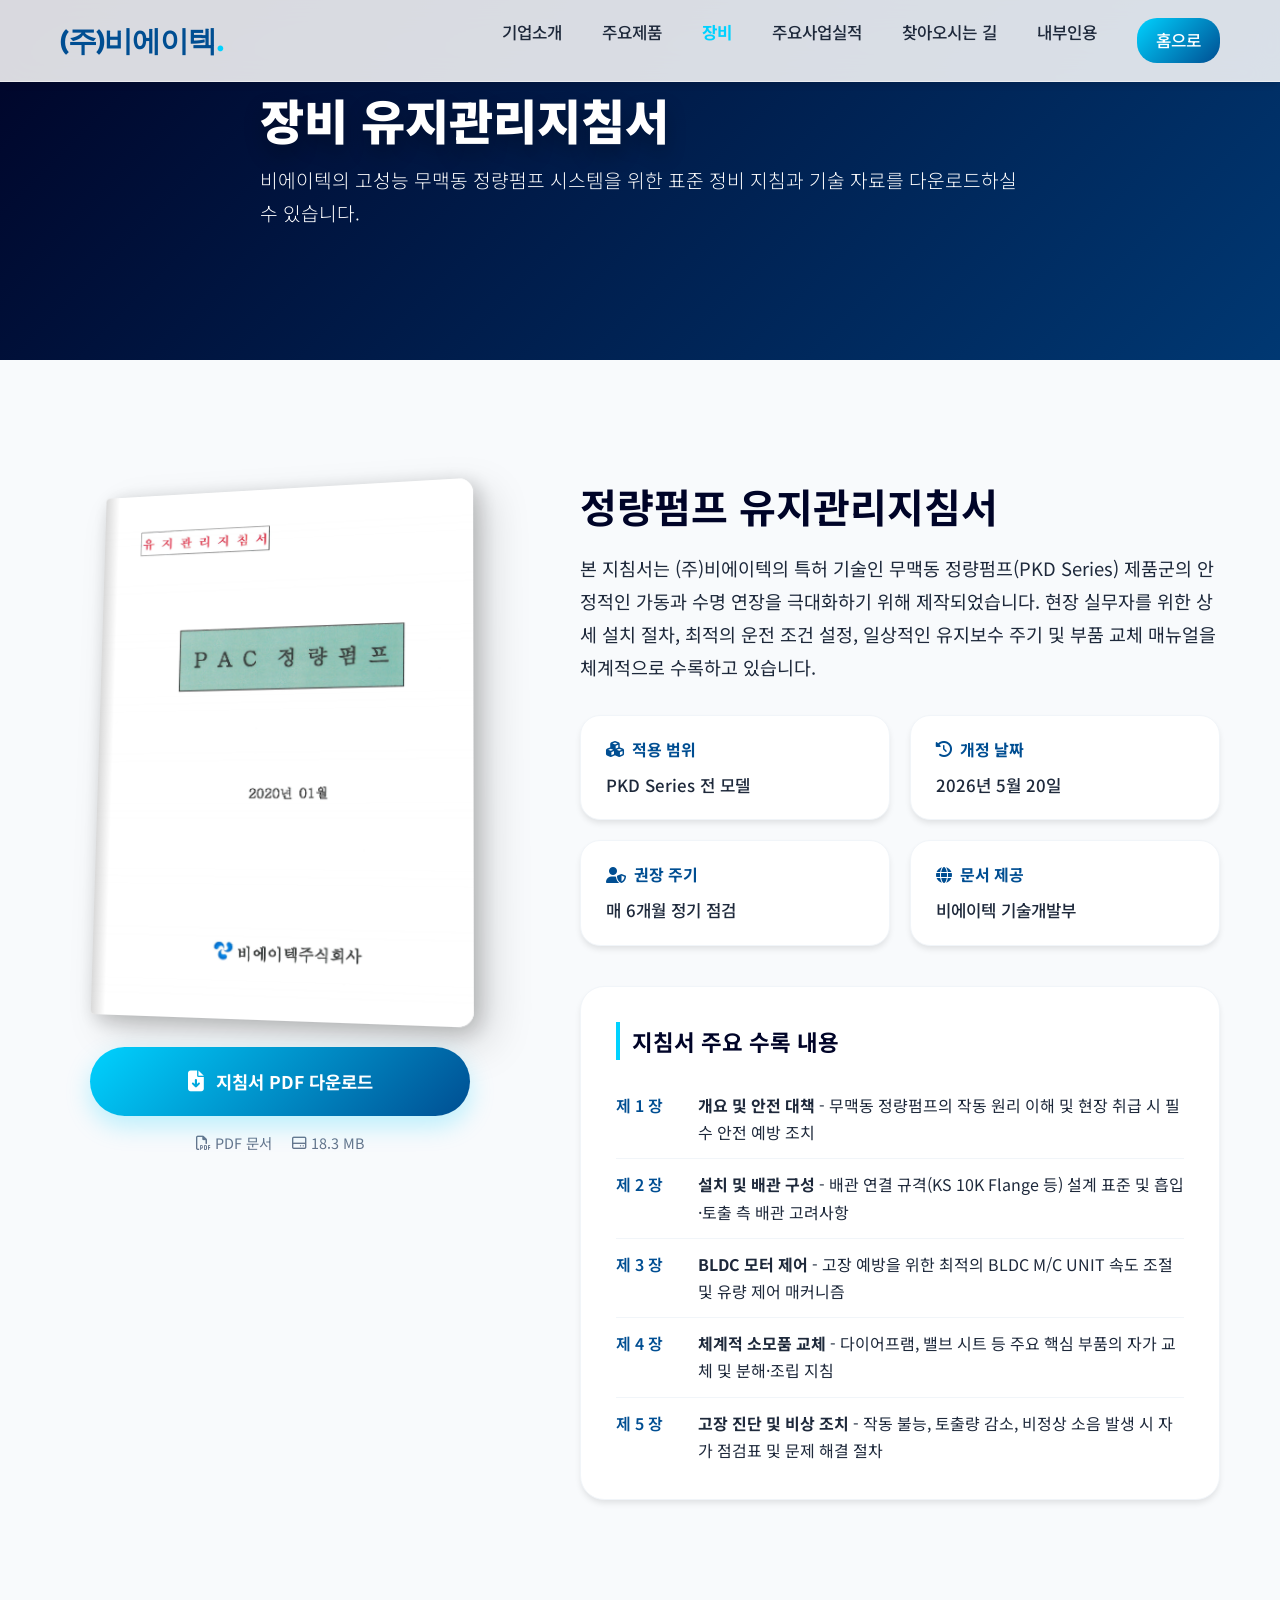
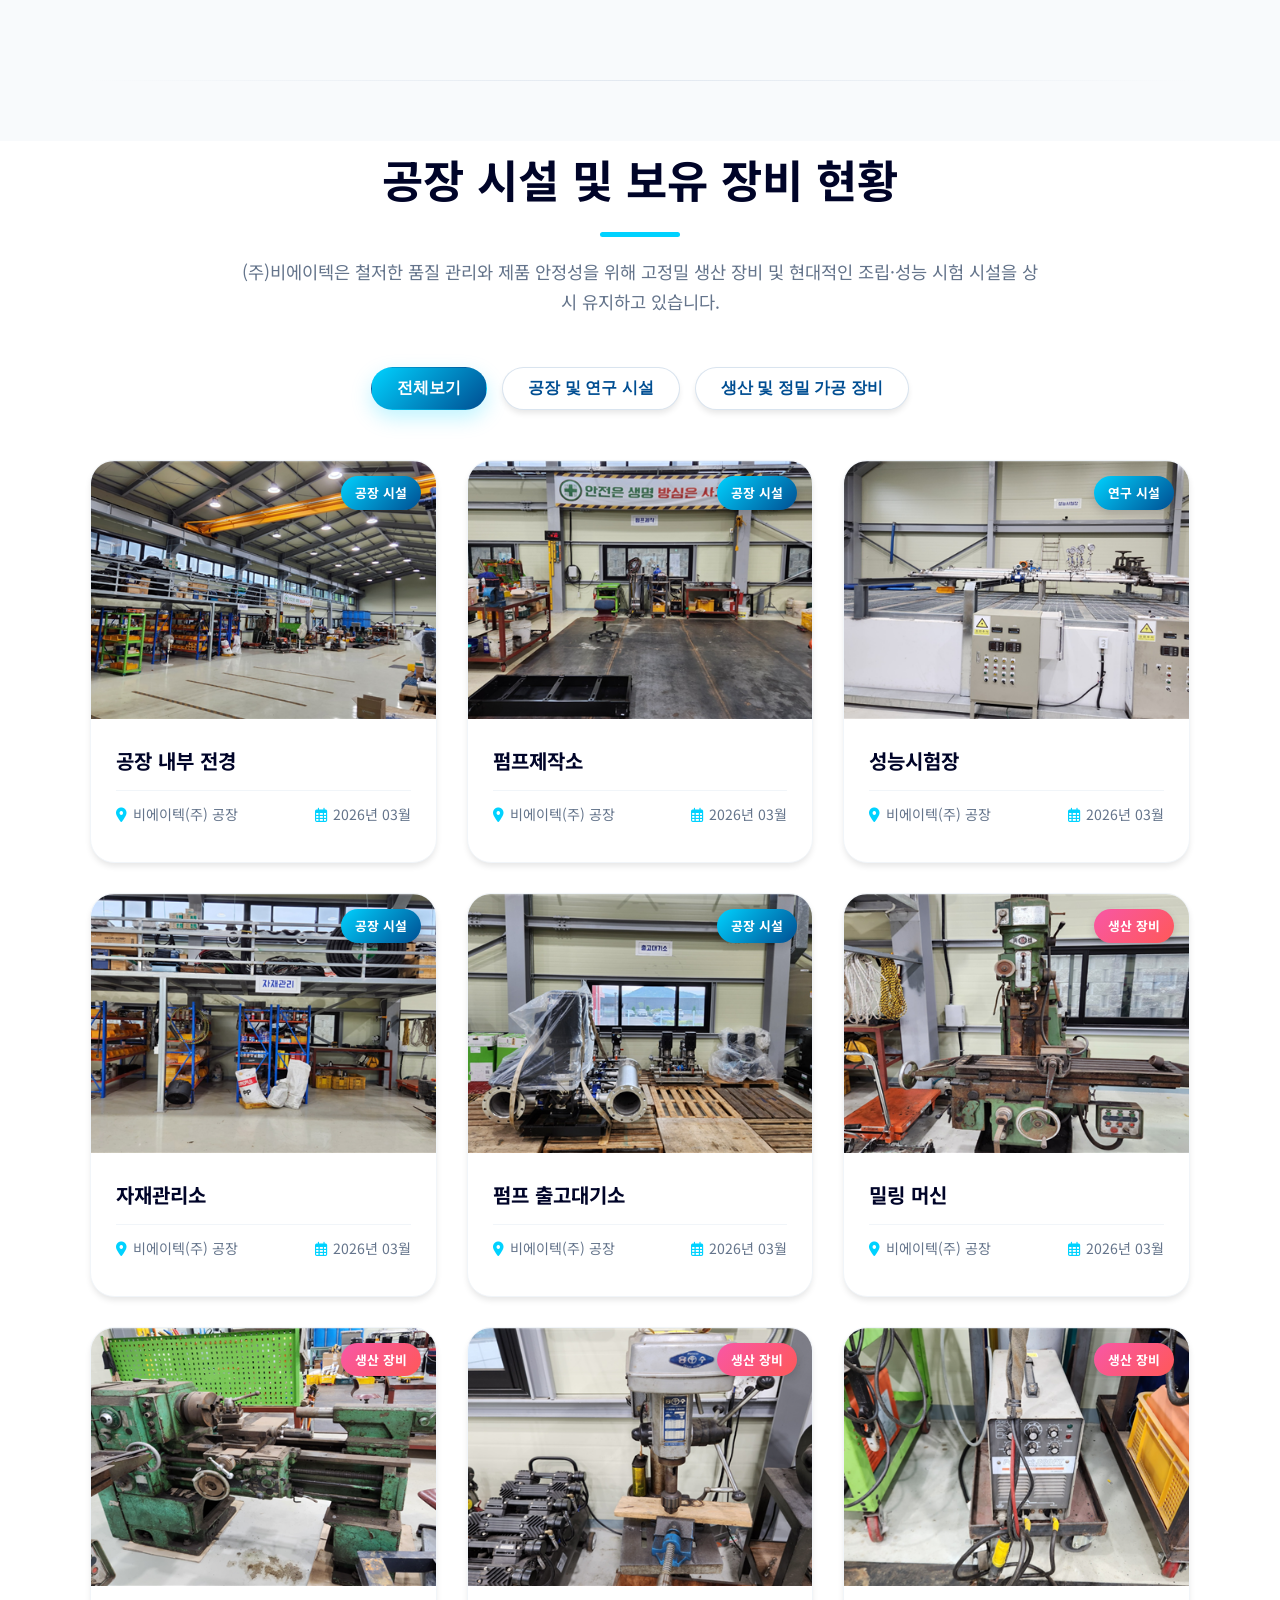
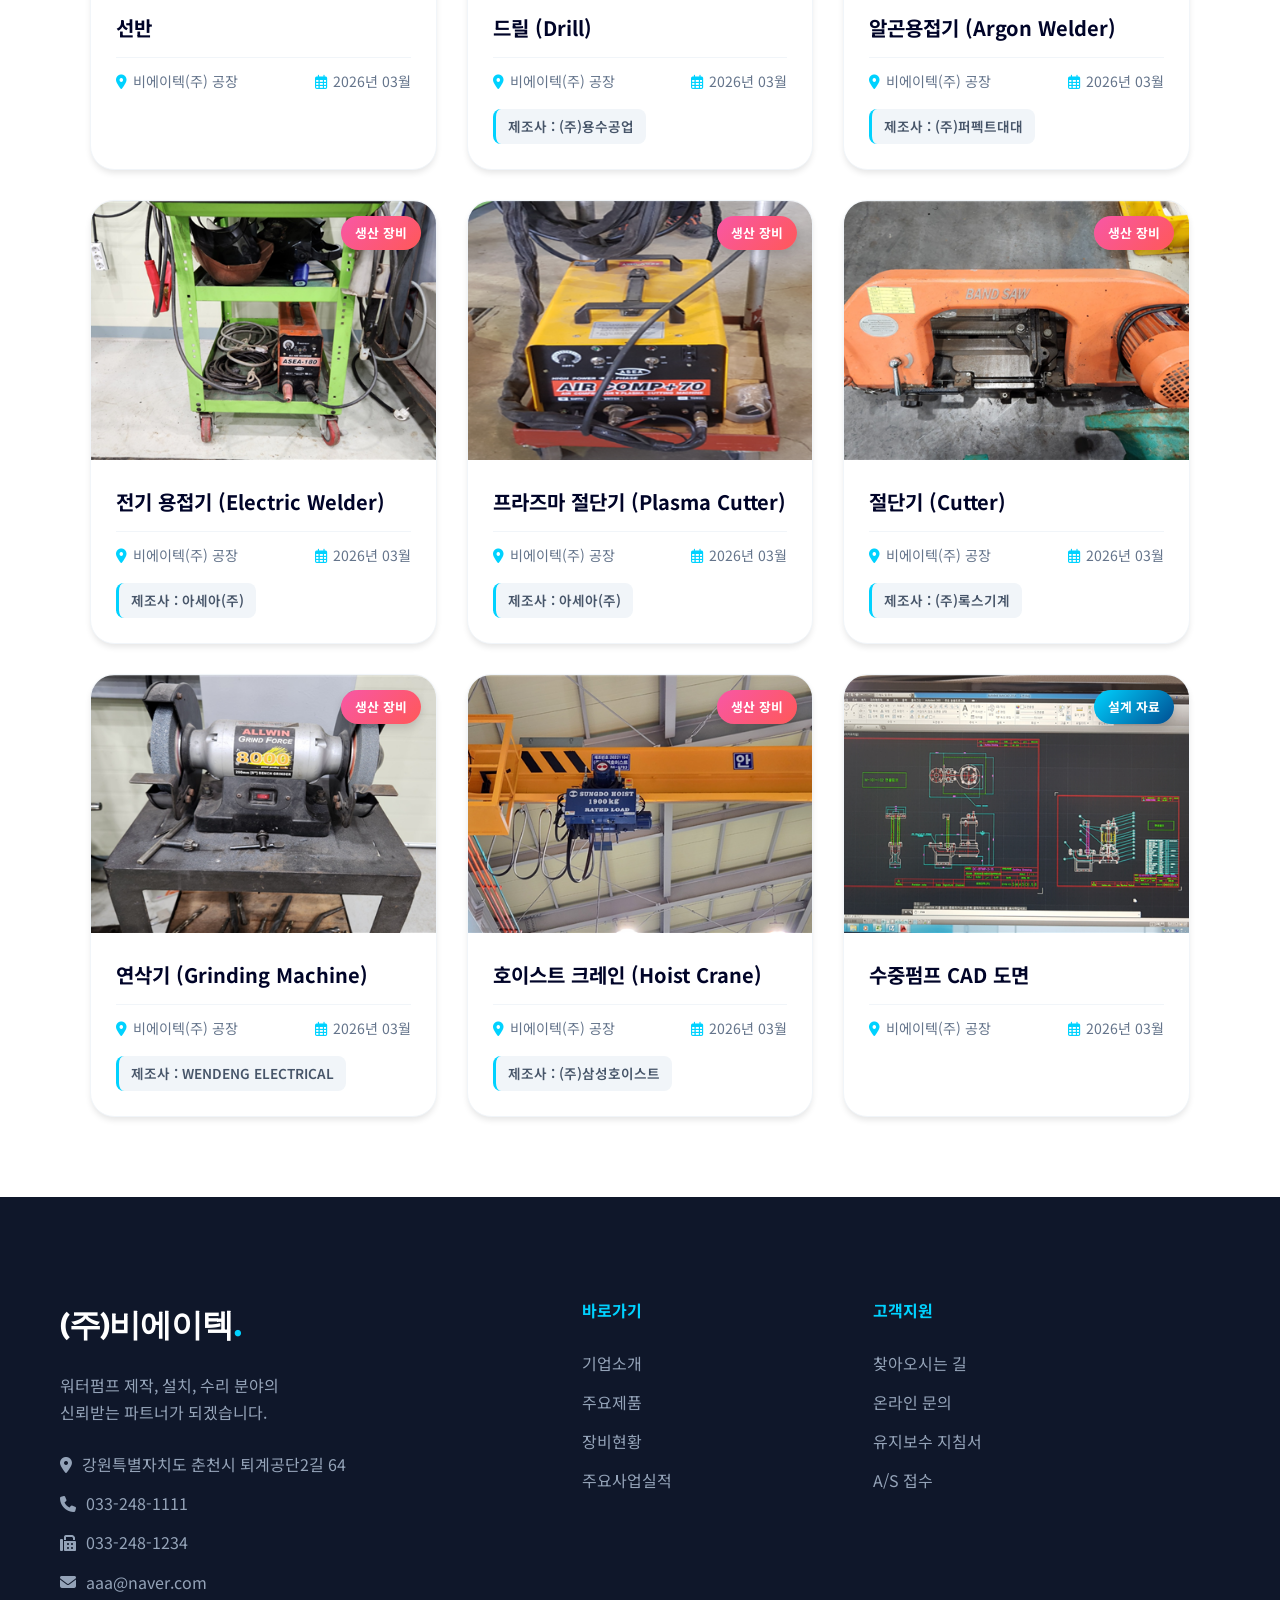
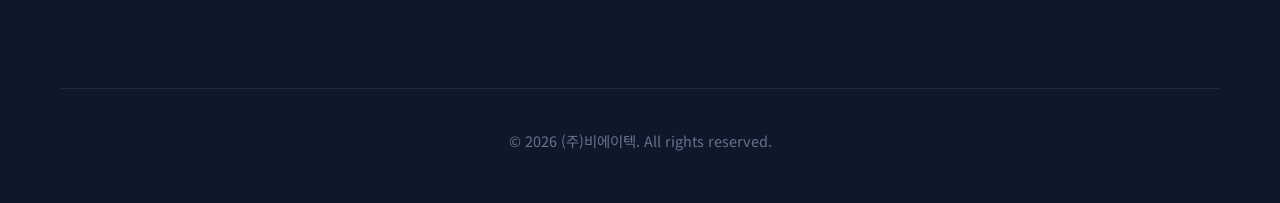
==== commit 71bd4ff5: "홈화면 상단에 '내부인용'을  추가해줘." ====
--- a/equipment.html
+++ b/equipment.html
@@ -21,6 +21,7 @@
                 <li><a href="equipment.html" style="color: var(--secondary); font-weight: 700;">장비</a></li>
                 <li><a href="records.html">주요사업실적</a></li>
                 <li><a href="map.html">찾아오시는 길</a></li>
+                <li><a href="internal.html">내부인용</a></li>
                 <li><a href="index.html" class="btn" style="padding: 0.5rem 1.2rem; background: linear-gradient(135deg, var(--secondary), var(--primary)); color: white; border-radius: 20px;">홈으로</a></li>
             </ul>
         </div>
@@ -403,9 +404,9 @@
                     <h4>고객지원</h4>
                     <ul>
                         <li><a href="map.html">찾아오시는 길</a></li>
-                        <li><a href="map.html">온라인 문의</a></li>
+                        <li><a href="inquiry.html">온라인 문의</a></li>
                         <li><a href="equipment.html">유지보수 지침서</a></li>
-                        <li><a href="#">A/S 접수</a></li>
+                        <li><a href="inquiry.html">A/S 접수</a></li>
                     </ul>
                 </div>
             </div>
--- a/index.css
+++ b/index.css
@@ -1712,98 +1712,1586 @@
     box-shadow: 0 6px 18px rgba(0, 210, 255, 0.35);
 }
 
-.pdf-pages-list {
-    display: flex;
-    flex-direction: column;
-    align-items: center;
-    gap: 30px;
-    padding: 40px 20px;
-    max-height: 800px;
-    overflow-y: auto;
-    scroll-behavior: smooth;
-    background: #0f172a;
-}
-
-/* Custom scrollbar for document list */
-.pdf-pages-list::-webkit-scrollbar {
-    width: 8px;
-}
-
-.pdf-pages-list::-webkit-scrollbar-track {
-    background: rgba(15, 23, 42, 0.5);
-}
-
-.pdf-pages-list::-webkit-scrollbar-thumb {
-    background: rgba(255, 255, 255, 0.2);
-    border-radius: 4px;
-}
-
-.pdf-pages-list::-webkit-scrollbar-thumb:hover {
-    background: var(--secondary);
-}
-
-.pdf-page-wrapper {
+/* --- 주요사업실적 & 인증등록현황 프리미엄 개편 스타일 --- */
+
+/* 탭 네비게이션 */
+.records-tabs {
+    display: flex;
+    justify-content: center;
+    gap: 15px;
+    margin-bottom: 40px;
     position: relative;
-    width: 100%;
-    max-width: 800px;
-    background: white;
-    border-radius: 12px;
-    box-shadow: 0 10px 25px rgba(0, 0, 0, 0.3);
-    overflow: hidden;
+    z-index: 10;
+}
+
+.records-tab-btn {
+    padding: 1rem 2.2rem;
+    font-size: 1.1rem;
+    font-weight: 600;
+    color: var(--text-main);
+    background: rgba(255, 255, 255, 0.7);
+    border: 1px solid var(--glass-border);
+    backdrop-filter: blur(10px);
+    -webkit-backdrop-filter: blur(10px);
+    border-radius: 50px;
+    cursor: pointer;
+    transition: var(--transition);
+    display: flex;
+    align-items: center;
+    gap: 10px;
+    box-shadow: var(--shadow-sm);
+}
+
+.records-tab-btn:hover {
+    transform: translateY(-3px);
+    background: rgba(255, 255, 255, 0.9);
+    border-color: var(--secondary);
+    color: var(--primary);
+    box-shadow: 0 10px 20px rgba(0, 78, 146, 0.1);
+}
+
+.records-tab-btn.active {
+    background: linear-gradient(135deg, var(--primary), var(--primary-dark));
+    color: var(--white);
+    border-color: var(--primary);
+    box-shadow: 0 10px 25px rgba(0, 78, 146, 0.35);
+}
+
+/* 탭 컨텐츠 래퍼 */
+.records-tab-content {
+    position: relative;
+    width: 100%;
+}
+
+.tab-pane {
+    display: none;
     opacity: 0;
     transform: translateY(20px);
-    transition: opacity 0.6s ease, transform 0.6s ease;
-}
-
-.pdf-page-wrapper.rendered {
+    transition: opacity 0.5s ease, transform 0.5s ease;
+}
+
+.tab-pane.active {
+    display: block;
     opacity: 1;
     transform: translateY(0);
 }
 
-.pdf-page-wrapper canvas {
-    width: 100%;
-    height: auto;
+/* 검색 & 필터 조작 카드 */
+.records-controls-card {
+    background: rgba(255, 255, 255, 0.8);
+    backdrop-filter: blur(15px);
+    -webkit-backdrop-filter: blur(15px);
+    border: 1px solid var(--glass-border);
+    border-radius: 20px;
+    padding: 25px;
+    margin-bottom: 30px;
+    box-shadow: var(--shadow-sm);
+    display: flex;
+    flex-wrap: wrap;
+    align-items: center;
+    justify-content: space-between;
+    gap: 20px;
+}
+
+.search-box-wrapper {
+    position: relative;
+    flex: 1;
+    min-width: 300px;
+}
+
+.search-box-wrapper .search-icon {
+    position: absolute;
+    left: 18px;
+    top: 50%;
+    transform: translateY(-50%);
+    color: var(--text-muted);
+    font-size: 1.1rem;
+}
+
+.search-box-wrapper input {
+    width: 100%;
+    padding: 14px 20px 14px 48px;
+    font-size: 0.95rem;
+    color: var(--text-main);
+    background: var(--white);
+    border: 1px solid rgba(226, 232, 240, 0.8);
+    border-radius: 12px;
+    outline: none;
+    transition: var(--transition);
+}
+
+.search-box-wrapper input:focus {
+    border-color: var(--primary);
+    box-shadow: 0 0 0 3px rgba(0, 78, 146, 0.15);
+}
+
+.filter-buttons-wrapper {
+    display: flex;
+    align-items: center;
+    flex-wrap: wrap;
+    gap: 8px;
+}
+
+.filter-label {
+    font-size: 0.95rem;
+    font-weight: 600;
+    color: var(--text-main);
+    margin-right: 8px;
+}
+
+.records-filter-btn {
+    padding: 8px 16px;
+    font-size: 0.88rem;
+    font-weight: 500;
+    background: var(--white);
+    border: 1px solid rgba(226, 232, 240, 0.8);
+    border-radius: 8px;
+    cursor: pointer;
+    transition: var(--transition);
+    color: var(--text-muted);
+}
+
+.records-filter-btn:hover {
+    border-color: var(--secondary);
+    color: var(--primary);
+    background: rgba(0, 210, 255, 0.05);
+}
+
+.records-filter-btn.active {
+    background: var(--primary);
+    color: var(--white);
+    border-color: var(--primary);
+    box-shadow: 0 4px 12px rgba(0, 78, 146, 0.2);
+}
+
+.btn-view-scan {
+    padding: 12px 20px;
+    background: linear-gradient(135deg, var(--secondary), var(--primary));
+    color: var(--white);
+    border: none;
+    border-radius: 12px;
+    font-weight: 600;
+    font-size: 0.9rem;
+    cursor: pointer;
+    transition: var(--transition);
+    display: flex;
+    align-items: center;
+    gap: 8px;
+    box-shadow: 0 4px 12px rgba(0, 210, 255, 0.25);
+}
+
+.btn-view-scan:hover {
+    transform: translateY(-2px);
+    box-shadow: 0 6px 18px rgba(0, 210, 255, 0.4);
+}
+
+/* 주요 납품 실적 데이터 테이블 */
+.table-outer-wrapper {
+    background: var(--white);
+    border-radius: 20px;
+    border: 1px solid rgba(226, 232, 240, 0.8);
+    overflow: hidden;
+    box-shadow: var(--shadow-sm);
+}
+
+.records-table-container {
+    width: 100%;
+    overflow-x: auto;
+    position: relative;
+}
+
+.records-data-table {
+    width: 100%;
+    border-collapse: collapse;
+    text-align: left;
+    font-size: 0.95rem;
+}
+
+.records-data-table th {
+    background-color: var(--primary-dark);
+    color: var(--white);
+    padding: 18px 20px;
+    font-weight: 600;
+    font-size: 0.95rem;
+    letter-spacing: 0.5px;
+    border-bottom: 2px solid rgba(255, 255, 255, 0.1);
+}
+
+.records-data-table td {
+    padding: 16px 20px;
+    border-bottom: 1px solid rgba(226, 232, 240, 0.6);
+    color: var(--text-main);
+    transition: var(--transition);
+}
+
+.records-data-table tbody tr {
+    transition: var(--transition);
+}
+
+.records-data-table tbody tr:nth-child(even) {
+    background-color: rgba(248, 250, 252, 0.6);
+}
+
+.records-data-table tbody tr:hover {
+    background-color: rgba(0, 210, 255, 0.05);
+}
+
+.records-data-table tbody tr td.client-name {
+    font-weight: 600;
+    color: var(--primary);
+}
+
+.records-data-table tbody tr td.delivery-date {
+    font-family: 'Outfit', sans-serif;
+    color: var(--text-muted);
+}
+
+.records-data-table tbody tr td.project-title {
+    font-weight: 500;
+}
+
+.table-no-results {
+    padding: 60px 20px;
+    text-align: center;
+    color: var(--text-muted);
+}
+
+.table-no-results i {
+    font-size: 3rem;
+    color: #cbd5e1;
+    margin-bottom: 15px;
+}
+
+.table-no-results p {
+    font-size: 1.1rem;
+    font-weight: 500;
+}
+
+/* 인증 등록 현황 탭 전용 */
+.cert-intro-bar {
+    background: linear-gradient(135deg, rgba(0, 78, 146, 0.05), rgba(0, 210, 255, 0.05));
+    border-left: 4px solid var(--secondary);
+    border-radius: 0 12px 12px 0;
+    padding: 18px 24px;
+    margin-bottom: 45px;
+    display: flex;
+    align-items: center;
+    gap: 15px;
+}
+
+.cert-check-icon {
+    font-size: 1.5rem;
+    color: var(--primary);
+    flex-shrink: 0;
+}
+
+.cert-intro-bar span {
+    font-size: 1.05rem;
+    font-weight: 500;
+    color: var(--primary-dark);
+    line-height: 1.6;
+}
+
+/* 인증 카드 그리드 */
+.certs-grid {
+    display: grid;
+    grid-template-columns: repeat(auto-fill, minmax(360px, 1fr));
+    gap: 30px;
+}
+
+.cert-card {
+    background: rgba(255, 255, 255, 0.8);
+    backdrop-filter: blur(10px);
+    -webkit-backdrop-filter: blur(10px);
+    border: 1px solid var(--glass-border);
+    border-radius: 20px;
+    overflow: hidden;
+    box-shadow: var(--shadow-sm);
+    transition: var(--transition);
+    display: flex;
+    flex-direction: column;
+}
+
+.cert-card:hover {
+    transform: translateY(-10px);
+    box-shadow: 0 20px 40px rgba(0, 4, 40, 0.12);
+    border-color: var(--secondary);
+}
+
+.cert-image-frame {
+    position: relative;
+    width: 100%;
+    height: 380px;
+    background: #0f172a;
+    overflow: hidden;
+    display: flex;
+    align-items: center;
+    justify-content: center;
+    border-bottom: 1px solid rgba(226, 232, 240, 0.6);
+}
+
+.cert-thumbnail {
+    width: auto;
+    height: 100%;
+    object-fit: contain;
+    transition: transform 0.5s ease;
+}
+
+.cert-card:hover .cert-thumbnail {
+    transform: scale(1.05);
+}
+
+.cert-image-overlay {
+    position: absolute;
+    top: 0;
+    left: 0;
+    width: 100%;
+    height: 100%;
+    background: rgba(15, 23, 42, 0.6);
+    display: flex;
+    align-items: center;
+    justify-content: center;
+    opacity: 0;
+    transition: var(--transition);
+}
+
+.cert-image-frame:hover .cert-image-overlay {
+    opacity: 1;
+}
+
+.btn-zoom-scan {
+    padding: 10px 20px;
+    background: var(--white);
+    color: var(--primary-dark);
+    border: none;
+    border-radius: 8px;
+    font-weight: 600;
+    font-size: 0.88rem;
+    cursor: pointer;
+    transition: var(--transition);
+    box-shadow: var(--shadow-lg);
+    display: flex;
+    align-items: center;
+    gap: 8px;
+}
+
+.btn-zoom-scan:hover {
+    background: var(--secondary);
+    color: var(--white);
+    transform: scale(1.05);
+}
+
+.cert-details {
+    padding: 24px;
+    flex: 1;
+    display: flex;
+    flex-direction: column;
+}
+
+.cert-badge {
+    align-self: flex-start;
+    padding: 4px 10px;
+    font-size: 0.75rem;
+    font-weight: 700;
+    border-radius: 6px;
+    margin-bottom: 12px;
+    letter-spacing: 0.5px;
+    text-transform: uppercase;
+}
+
+.primary-badge {
+    background: rgba(0, 78, 146, 0.1);
+    color: var(--primary);
+}
+
+.secondary-badge {
+    background: rgba(0, 210, 255, 0.1);
+    color: var(--primary);
+    border: 1px solid rgba(0, 210, 255, 0.2);
+}
+
+.accent-badge {
+    background: rgba(0, 242, 254, 0.15);
+    color: var(--primary-dark);
+}
+
+.cert-title {
+    font-size: 1.3rem;
+    font-weight: 700;
+    color: var(--primary-dark);
+    margin-bottom: 15px;
+}
+
+.cert-mini-table {
+    width: 100%;
+    border-collapse: collapse;
+    font-size: 0.88rem;
+    line-height: 1.5;
+}
+
+.cert-mini-table th {
+    text-align: left;
+    font-weight: 600;
+    color: var(--text-muted);
+    padding: 8px 10px 8px 0;
+    width: 80px;
+    vertical-align: top;
+    border-bottom: 1px solid rgba(226, 232, 240, 0.4);
+}
+
+.cert-mini-table td {
+    color: var(--text-main);
+    padding: 8px 0;
+    font-weight: 500;
+    vertical-align: top;
+    border-bottom: 1px solid rgba(226, 232, 240, 0.4);
+}
+
+.cert-mini-table tr:last-child th,
+.cert-mini-table tr:last-child td {
+    border-bottom: none;
+}
+
+/* 라이트박스 모달 */
+.custom-lightbox-modal {
+    display: none;
+    position: fixed;
+    z-index: 2000;
+    left: 0;
+    top: 0;
+    width: 100%;
+    height: 100%;
+    overflow: auto;
+    background-color: rgba(15, 23, 42, 0.95);
+    backdrop-filter: blur(10px);
+    -webkit-backdrop-filter: blur(10px);
+    opacity: 0;
+    transition: opacity 0.4s ease;
+    align-items: center;
+    justify-content: center;
+}
+
+.custom-lightbox-modal.active {
+    display: flex;
+    opacity: 1;
+}
+
+.lightbox-close-btn {
+    position: absolute;
+    top: 25px;
+    right: 35px;
+    color: #f1f5f9;
+    font-size: 40px;
+    font-weight: 300;
+    cursor: pointer;
+    transition: var(--transition);
+    z-index: 2100;
+    width: 50px;
+    height: 50px;
+    display: flex;
+    align-items: center;
+    justify-content: center;
+    background: rgba(255, 255, 255, 0.1);
+    border-radius: 50%;
+}
+
+.lightbox-close-btn:hover {
+    color: var(--secondary);
+    background: rgba(255, 255, 255, 0.2);
+    transform: rotate(90deg);
+}
+
+.lightbox-content-wrapper {
+    display: flex;
+    flex-direction: column;
+    align-items: center;
+    justify-content: center;
+    max-width: 90%;
+    max-height: 85%;
+    position: relative;
+    transform: scale(0.9);
+    transition: transform 0.4s ease;
+}
+
+.custom-lightbox-modal.active .lightbox-content-wrapper {
+    transform: scale(1);
+}
+
+.lightbox-image {
+    max-width: 100%;
+    max-height: 75vh;
+    object-fit: contain;
+    border-radius: 8px;
+    box-shadow: 0 25px 50px -12px rgba(0, 0, 0, 0.5);
+    border: 1px solid rgba(255, 255, 255, 0.1);
+}
+
+.lightbox-caption {
+    margin-top: 15px;
+    color: #cbd5e1;
+    font-size: 1.05rem;
+    font-weight: 500;
+    text-align: center;
+    background: rgba(0, 0, 0, 0.4);
+    padding: 8px 20px;
+    border-radius: 20px;
+    border: 1px solid rgba(255, 255, 255, 0.05);
+}
+
+/* 반응형 수정 */
+@media (max-width: 992px) {
+    .records-tabs {
+        flex-direction: column;
+        align-items: stretch;
+    }
+    .records-tab-btn {
+        justify-content: center;
+    }
+}
+
+@media (max-width: 768px) {
+    .records-controls-card {
+        flex-direction: column;
+        align-items: stretch;
+        padding: 20px;
+    }
+    .search-box-wrapper {
+        min-width: 100%;
+    }
+    .filter-buttons-wrapper {
+        justify-content: flex-start;
+    }
+    .btn-view-scan {
+        justify-content: center;
+        width: 100%;
+    }
+    .certs-grid {
+        grid-template-columns: 1fr;
+    }
+    .cert-image-frame {
+        height: 320px;
+    }
+}
+
+/* --- Online Inquiry Form Styles (inquiry.html) --- */
+.inquiry-card-wrapper {
+    max-width: 850px;
+    margin: 0 auto;
+    width: 100%;
+}
+
+.inquiry-form-card {
+    background: rgba(255, 255, 255, 0.8);
+    backdrop-filter: blur(20px);
+    -webkit-backdrop-filter: blur(20px);
+    border: 1px solid var(--glass-border);
+    border-radius: 30px;
+    padding: 50px;
+    box-shadow: 0 20px 40px rgba(0, 4, 40, 0.08);
+    position: relative;
+    overflow: hidden;
+    transition: transform 0.4s ease, box-shadow 0.4s ease;
+}
+
+.inquiry-form-card:hover {
+    box-shadow: 0 30px 60px rgba(0, 78, 146, 0.12);
+}
+
+.form-grid-2 {
+    display: grid;
+    grid-template-columns: 1fr 1fr;
+    gap: 25px;
+}
+
+.form-group {
+    margin-bottom: 25px;
+    display: flex;
+    flex-direction: column;
+}
+
+.form-group label {
+    font-size: 0.95rem;
+    font-weight: 700;
+    color: var(--primary-dark);
+    margin-bottom: 10px;
+    display: flex;
+    align-items: center;
+    gap: 8px;
+}
+
+.form-field-icon {
+    color: var(--secondary);
+    font-size: 1rem;
+}
+
+.required-star {
+    color: #ef4444;
+    font-weight: bold;
+}
+
+.form-group input,
+.form-group textarea,
+.select-wrapper select {
+    width: 100%;
+    padding: 15px 20px;
+    font-size: 0.98rem;
+    color: var(--text-main);
+    background: white;
+    border: 1px solid rgba(226, 232, 240, 0.8);
+    border-radius: 12px;
+    outline: none;
+    transition: all 0.3s cubic-bezier(0.4, 0, 0.2, 1);
+    font-family: inherit;
+}
+
+.form-group textarea {
+    resize: vertical;
+    min-height: 150px;
+}
+
+.form-group input:focus,
+.form-group textarea:focus,
+.select-wrapper select:focus {
+    border-color: var(--primary);
+    background: white;
+    box-shadow: 0 0 0 4px rgba(0, 78, 146, 0.12);
+}
+
+/* Custom Select Dropdown Wrapper */
+.select-wrapper {
+    position: relative;
+    width: 100%;
+}
+
+.select-wrapper select {
+    appearance: none;
+    -webkit-appearance: none;
+    -moz-appearance: none;
+    padding-right: 45px;
+    cursor: pointer;
+}
+
+.select-arrow-icon {
+    position: absolute;
+    right: 20px;
+    top: 50%;
+    transform: translateY(-50%);
+    color: var(--text-muted);
+    pointer-events: none;
+    font-size: 0.9rem;
+    transition: transform 0.3s ease;
+}
+
+.select-wrapper select:focus + .select-arrow-icon {
+    transform: translateY(-50%) rotate(180deg);
+    color: var(--primary);
+}
+
+/* Checkbox Style */
+.form-group-checkbox {
+    margin: 25px 0;
+}
+
+.checkbox-container {
+    display: flex;
+    align-items: center;
+    position: relative;
+    padding-left: 32px;
+    cursor: pointer;
+    font-size: 0.92rem;
+    color: var(--text-main);
+    user-select: none;
+    line-height: 1.5;
+}
+
+.checkbox-container input {
+    position: absolute;
+    opacity: 0;
+    cursor: pointer;
+    height: 0;
+    width: 0;
+}
+
+.checkmark {
+    position: absolute;
+    left: 0;
+    top: 50%;
+    transform: translateY(-50%);
+    height: 20px;
+    width: 20px;
+    background-color: white;
+    border: 2px solid #cbd5e1;
+    border-radius: 6px;
+    transition: all 0.25s ease;
+}
+
+.checkbox-container:hover input ~ .checkmark {
+    border-color: var(--primary);
+}
+
+.checkbox-container input:checked ~ .checkmark {
+    background-color: var(--primary);
+    border-color: var(--primary);
+}
+
+.checkmark:after {
+    content: "";
+    position: absolute;
+    display: none;
+}
+
+.checkbox-container input:checked ~ .checkmark:after {
     display: block;
 }
 
-.page-number-label {
-    position: absolute;
-    bottom: 12px;
-    right: 18px;
-    background: rgba(15, 23, 42, 0.85);
-    backdrop-filter: blur(6px);
-    color: rgba(255, 255, 255, 0.85);
+.checkbox-container .checkmark:after {
+    left: 6px;
+    top: 2px;
+    width: 5px;
+    height: 10px;
+    border: solid white;
+    border-width: 0 2px 2px 0;
+    transform: rotate(45deg);
+}
+
+/* Submit Button */
+.btn-submit-inquiry {
+    width: 100%;
+    padding: 16px 30px;
+    font-size: 1.05rem;
+    font-weight: 700;
+    color: white;
+    background: linear-gradient(135deg, var(--secondary), var(--primary));
+    border: none;
+    border-radius: 14px;
+    cursor: pointer;
+    transition: all 0.3s cubic-bezier(0.4, 0, 0.2, 1);
+    box-shadow: 0 10px 20px rgba(0, 210, 255, 0.15);
+    display: flex;
+    align-items: center;
+    justify-content: center;
+    gap: 10px;
+    position: relative;
+    overflow: hidden;
+}
+
+.btn-submit-inquiry:hover {
+    transform: translateY(-3px);
+    box-shadow: 0 15px 30px rgba(0, 210, 255, 0.3);
+}
+
+.btn-submit-inquiry:active {
+    transform: translateY(-1px);
+}
+
+/* Error states */
+.form-group.has-error input,
+.form-group.has-error textarea,
+.form-group.has-error .select-wrapper select {
+    border-color: #ef4444;
+    background-color: rgba(239, 68, 68, 0.02);
+}
+
+.form-group.has-error input:focus,
+.form-group.has-error textarea:focus,
+.form-group.has-error .select-wrapper select:focus {
+    box-shadow: 0 0 0 4px rgba(239, 68, 68, 0.15);
+}
+
+.form-error-msg {
+    color: #ef4444;
+    font-size: 0.82rem;
+    font-weight: 600;
+    margin-top: 6px;
+    display: none;
+}
+
+/* Spinner */
+.btn-spinner {
+    display: none;
+    width: 22px;
+    height: 22px;
+    border: 3px solid rgba(255, 255, 255, 0.3);
+    border-radius: 50%;
+    border-top-color: white;
+    animation: spin 0.8s ease-in-out infinite;
+}
+
+/* Success View Styles */
+.inquiry-success-view {
+    text-align: center;
+    padding: 20px 0;
+    animation: fadeInUp 0.6s cubic-bezier(0.4, 0, 0.2, 1) forwards;
+}
+
+@keyframes fadeInUp {
+    from {
+        opacity: 0;
+        transform: translateY(30px);
+    }
+    to {
+        opacity: 1;
+        transform: translateY(0);
+    }
+}
+
+.success-icon-wrapper {
+    margin-bottom: 25px;
+    display: flex;
+    justify-content: center;
+}
+
+.success-checkmark-circle {
+    width: 80px;
+    height: 80px;
+    background: rgba(16, 185, 129, 0.1);
+    border: 3px solid #10b981;
+    border-radius: 50%;
+    display: flex;
+    align-items: center;
+    justify-content: center;
+    font-size: 2.2rem;
+    color: #10b981;
+    animation: scaleIn 0.5s cubic-bezier(0.175, 0.885, 0.32, 1.275) forwards;
+}
+
+@keyframes scaleIn {
+    from {
+        transform: scale(0.6);
+        opacity: 0;
+    }
+    to {
+        transform: scale(1);
+        opacity: 1;
+    }
+}
+
+.success-title {
+    font-size: 1.8rem;
+    color: var(--primary-dark);
+    margin-bottom: 12px;
+    font-weight: 800;
+}
+
+.success-lead {
+    font-size: 1.05rem;
+    color: var(--text-muted);
+    margin-bottom: 35px;
+}
+
+/* Receipt design card */
+.receipt-card {
+    background: #f8fafc;
+    border: 1px dashed #cbd5e1;
+    border-radius: 18px;
+    padding: 25px 30px;
+    max-width: 550px;
+    margin: 0 auto 35px;
+    text-align: left;
+    position: relative;
+}
+
+.receipt-header {
+    font-size: 1.05rem;
+    font-weight: 700;
+    color: var(--primary);
+    border-bottom: 1px solid #e2e8f0;
+    padding-bottom: 12px;
+    margin-bottom: 18px;
+    display: flex;
+    align-items: center;
+    gap: 8px;
+}
+
+.receipt-table {
+    width: 100%;
+    border-collapse: collapse;
+}
+
+.receipt-table th {
+    text-align: left;
+    width: 110px;
+    font-size: 0.9rem;
+    font-weight: 600;
+    color: var(--text-muted);
+    padding: 8px 0;
+}
+
+.receipt-table td {
+    font-size: 0.95rem;
+    font-weight: 600;
+    color: var(--primary-dark);
+    padding: 8px 0;
+}
+
+.receipt-highlight {
+    font-family: 'Outfit', sans-serif;
+    color: var(--secondary) !important;
+    font-size: 1.05rem !important;
+    letter-spacing: 0.5px;
+}
+
+.receipt-badge {
+    background: rgba(0, 78, 146, 0.08);
+    color: var(--primary);
     padding: 4px 10px;
     border-radius: 6px;
+    font-size: 0.8rem;
+}
+
+.success-info-box {
+    display: flex;
+    align-items: flex-start;
+    gap: 12px;
+    background: rgba(0, 78, 146, 0.03);
+    border-left: 4px solid var(--primary);
+    border-radius: 0 12px 12px 0;
+    padding: 18px 24px;
+    max-width: 650px;
+    margin: 0 auto 35px;
+    text-align: left;
+}
+
+.success-info-box .info-icon {
+    font-size: 1.25rem;
+    color: var(--primary);
+    margin-top: 3px;
+}
+
+.success-info-box span {
+    font-size: 0.9rem;
+    color: #475569;
+    line-height: 1.6;
+}
+
+.success-action-group {
+    display: flex;
+    justify-content: center;
+    gap: 15px;
+}
+
+.btn-success-home {
+    padding: 14px 28px;
+    background: var(--primary-dark);
+    color: white;
+    border-radius: 12px;
+    font-weight: 700;
+    font-size: 0.98rem;
+    text-decoration: none;
+    transition: var(--transition);
+    box-shadow: var(--shadow-sm);
+    display: inline-flex;
+    align-items: center;
+    gap: 8px;
+}
+
+.btn-success-home:hover {
+    background: var(--primary);
+    transform: translateY(-2px);
+    box-shadow: var(--shadow-md);
+    color: white;
+}
+
+.btn-success-reset {
+    padding: 14px 28px;
+    background: white;
+    color: var(--text-main);
+    border: 1px solid #cbd5e1;
+    border-radius: 12px;
+    font-weight: 700;
+    font-size: 0.98rem;
+    cursor: pointer;
+    transition: var(--transition);
+    display: inline-flex;
+    align-items: center;
+    gap: 8px;
+}
+
+.btn-success-reset:hover {
+    border-color: var(--secondary);
+    color: var(--primary);
+    transform: translateY(-2px);
+}
+
+/* Responsive Inquiry Card */
+@media (max-width: 768px) {
+    .inquiry-form-card {
+        padding: 30px 20px;
+    }
+    
+    .form-grid-2 {
+        grid-template-columns: 1fr;
+        gap: 0;
+    }
+    
+    .receipt-card {
+        padding: 15px 20px;
+    }
+    
+    .success-action-group {
+        flex-direction: column;
+        align-items: stretch;
+    }
+    
+    .btn-success-home, .btn-success-reset {
+        justify-content: center;
+    }
+}
+
+/* ==========================================================================
+   Internal AI Explanation Board Styles (내부인용 AI 설명 게시판)
+   ========================================================================== */
+
+.internal-workspace-grid {
+    display: grid;
+    grid-template-columns: 1.1fr 0.9fr;
+    gap: 40px;
+    margin-top: 40px;
+    align-items: stretch;
+}
+
+.internal-card {
+    background: rgba(255, 255, 255, 0.85);
+    backdrop-filter: blur(15px);
+    -webkit-backdrop-filter: blur(15px);
+    border-radius: 24px;
+    padding: 40px;
+    border: 1px solid rgba(255, 255, 255, 0.4);
+    box-shadow: var(--shadow-sm);
+    transition: all 0.4s cubic-bezier(0.4, 0, 0.2, 1);
+    height: 100%;
+}
+
+.card-glow:hover {
+    box-shadow: 0 20px 40px rgba(0, 210, 255, 0.08);
+    border-color: rgba(0, 210, 255, 0.25);
+}
+
+.card-header-with-icon {
+    display: flex;
+    align-items: center;
+    gap: 15px;
+    border-bottom: 2px solid #e2e8f0;
+    padding-bottom: 18px;
+}
+
+.card-header-with-icon h3 {
+    font-size: 1.45rem;
+    color: var(--primary-dark);
+    font-weight: 700;
+    margin: 0;
+}
+
+.card-header-icon {
+    font-size: 1.8rem;
+    filter: drop-shadow(0 2px 8px rgba(0, 210, 255, 0.3));
+}
+
+/* AI Action Buttons */
+.btn-ai-generate {
+    background: linear-gradient(135deg, var(--secondary), var(--primary));
+    border: none;
+    color: white;
+    padding: 14px 20px;
+    border-radius: 12px;
+    font-weight: 700;
+    font-size: 0.95rem;
+    cursor: pointer;
+    transition: var(--transition);
+    box-shadow: 0 4px 15px rgba(0, 210, 255, 0.2);
+    display: inline-flex;
+    align-items: center;
+    justify-content: center;
+    gap: 8px;
+    outline: none;
+}
+
+.btn-ai-generate:hover {
+    transform: translateY(-2px);
+    box-shadow: 0 6px 20px rgba(0, 210, 255, 0.35);
+}
+
+.btn-ai-submit {
+    background: var(--primary-dark);
+    border: none;
+    color: white;
+    padding: 14px 20px;
+    border-radius: 12px;
+    font-weight: 700;
+    font-size: 0.95rem;
+    cursor: pointer;
+    transition: var(--transition);
+    box-shadow: 0 4px 15px rgba(0, 78, 146, 0.25);
+    display: inline-flex;
+    align-items: center;
+    justify-content: center;
+    gap: 8px;
+    outline: none;
+}
+
+.btn-ai-submit:hover {
+    transform: translateY(-2px);
+    background: #00021e;
+    box-shadow: 0 6px 20px rgba(0, 78, 146, 0.35);
+}
+
+/* AI Simulated Terminal Console */
+.ai-terminal-card {
+    background: #030712;
+    border: 1px solid rgba(0, 210, 255, 0.15);
+    border-radius: 24px;
+    display: flex;
+    flex-direction: column;
+    height: 100%;
+    min-height: 480px;
+    box-shadow: 0 15px 35px rgba(0, 4, 40, 0.4);
+    overflow: hidden;
+    position: relative;
+    transition: all 0.4s cubic-bezier(0.4, 0, 0.2, 1);
+}
+
+.ai-terminal-card:hover {
+    border-color: rgba(0, 210, 255, 0.4);
+    box-shadow: 0 20px 45px rgba(0, 210, 255, 0.15);
+}
+
+.terminal-header {
+    display: flex;
+    align-items: center;
+    padding: 16px 25px;
+    background: rgba(17, 24, 39, 0.9);
+    border-bottom: 1px solid rgba(255, 255, 255, 0.08);
+}
+
+.terminal-dots {
+    display: flex;
+    gap: 8px;
+}
+
+.terminal-dots .dot {
+    width: 11px;
+    height: 11px;
+    border-radius: 50%;
+    display: inline-block;
+}
+
+.terminal-dots .dot.red { background: #ef4444; }
+.terminal-dots .dot.yellow { background: #fbbf24; }
+.terminal-dots .dot.green { background: #10b981; }
+
+.terminal-title {
+    margin-left: 20px;
+    font-family: 'Fira Code', 'Courier New', Courier, monospace;
+    font-weight: 600;
+    font-size: 0.82rem;
+    color: #6b7280;
+    flex: 1;
+}
+
+.terminal-status {
+    font-family: 'Fira Code', 'Courier New', Courier, monospace;
     font-size: 0.78rem;
+    font-weight: 700;
+    color: #10b981;
+    background: rgba(16, 185, 129, 0.1);
+    padding: 4px 10px;
+    border-radius: 6px;
+    letter-spacing: 0.05em;
+    transition: all 0.3s ease;
+}
+
+.terminal-status.generating {
+    color: #06b6d4;
+    background: rgba(6, 182, 212, 0.1);
+    animation: flash 1.5s infinite;
+}
+
+.terminal-body {
+    flex: 1;
+    padding: 25px;
+    font-family: 'Fira Code', 'Courier New', Courier, monospace;
+    font-size: 0.9rem;
+    line-height: 1.7;
+    color: #38bdf8;
+    overflow-y: auto;
+    text-align: left;
+}
+
+.terminal-line {
+    margin-bottom: 12px;
+    white-space: pre-wrap;
+}
+
+.terminal-line .prompt {
+    color: #f43f5e;
+    font-weight: bold;
+    margin-right: 8px;
+}
+
+.terminal-line .ai-md {
+    color: #e2e8f0;
+    font-family: 'Noto Sans KR', sans-serif;
+    font-size: 0.92rem;
+}
+
+.terminal-line .ai-md h4 {
+    color: var(--secondary);
+    font-size: 1.05rem;
+    margin: 15px 0 8px 0;
+    font-weight: bold;
+    border-left: 3px solid var(--secondary);
+    padding-left: 10px;
+}
+
+.terminal-line .ai-md ul {
+    margin-left: 20px;
+    list-style-type: square;
+    margin-bottom: 10px;
+}
+
+.terminal-line .ai-md li {
+    margin-bottom: 5px;
+}
+
+.terminal-line .cursor {
+    display: inline-block;
+    width: 8px;
+    height: 15px;
+    background: #00d2ff;
+    margin-left: 3px;
+    animation: blink 0.8s infinite;
+    vertical-align: middle;
+}
+
+.terminal-progress-bar {
+    height: 4px;
+    width: 0;
+    background: linear-gradient(90deg, var(--secondary), var(--primary));
+    transition: width 0.3s ease;
+}
+
+/* Board Header Controls */
+.board-section-wrapper {
+    background: white;
+    border-radius: 28px;
+    padding: 40px;
+    box-shadow: var(--shadow-sm);
+    border: 1px solid #f1f5f9;
+}
+
+.board-header-row {
+    display: flex;
+    justify-content: space-between;
+    align-items: center;
+    flex-wrap: wrap;
+    gap: 20px;
+    border-bottom: 2px solid #f1f5f9;
+    padding-bottom: 20px;
+    margin-bottom: 35px;
+}
+
+.board-title-group {
+    display: flex;
+    align-items: center;
+    gap: 12px;
+}
+
+.board-controls-group {
+    display: flex;
+    align-items: center;
+    gap: 15px;
+}
+
+.btn-reset-db {
+    padding: 13px 18px;
+    background: white;
+    border: 1px solid #e2e8f0;
+    border-radius: 12px;
     font-weight: 600;
-    border: 1px solid rgba(255, 255, 255, 0.1);
-    pointer-events: none;
-}
-
-/* Responsive viewer adaptations */
+    font-size: 0.9rem;
+    color: var(--text-muted);
+    cursor: pointer;
+    transition: var(--transition);
+    display: inline-flex;
+    align-items: center;
+    gap: 8px;
+    outline: none;
+}
+
+.btn-reset-db:hover {
+    border-color: #ef4444;
+    color: #ef4444;
+    background: rgba(239, 68, 68, 0.03);
+}
+
+/* Board Feed Grid & Cards */
+.board-feed-grid {
+    display: grid;
+    grid-template-columns: repeat(auto-fill, minmax(360px, 1fr));
+    gap: 30px;
+    width: 100%;
+}
+
+.board-card {
+    background: white;
+    border-radius: 20px;
+    border: 1px solid #f1f5f9;
+    box-shadow: var(--shadow-sm);
+    padding: 30px;
+    display: flex;
+    flex-direction: column;
+    justify-content: space-between;
+    transition: all 0.4s cubic-bezier(0.4, 0, 0.2, 1);
+    position: relative;
+    overflow: hidden;
+}
+
+.board-card:hover {
+    transform: translateY(-5px);
+    box-shadow: var(--shadow-lg);
+    border-color: rgba(0, 210, 255, 0.18);
+}
+
+.board-card::before {
+    content: '';
+    position: absolute;
+    top: 0;
+    left: 0;
+    width: 4px;
+    height: 100%;
+    background: #475569;
+}
+
+.board-card.cat-pkd::before { background: var(--secondary); }
+.board-card.cat-vortex::before { background: #f43f5e; }
+.board-card.cat-booster::before { background: #3b82f6; }
+.board-card.cat-deep::before { background: #10b981; }
+.board-card.cat-pump::before { background: #fbbf24; }
+
+.board-card-header {
+    display: flex;
+    justify-content: space-between;
+    align-items: flex-start;
+    margin-bottom: 14px;
+    gap: 10px;
+}
+
+.board-card-header h4 {
+    font-size: 1.22rem;
+    color: var(--primary-dark);
+    font-weight: 700;
+    line-height: 1.4;
+    margin: 0;
+}
+
+.board-tag {
+    font-size: 0.72rem;
+    font-weight: 800;
+    padding: 4px 10px;
+    border-radius: 6px;
+    letter-spacing: -0.01em;
+    white-space: nowrap;
+}
+
+.board-tag.tag-pkd { background: rgba(0, 210, 255, 0.1); color: var(--primary); }
+.board-tag.tag-vortex { background: rgba(244, 63, 94, 0.1); color: #e11d48; }
+.board-tag.tag-booster { background: rgba(59, 130, 246, 0.1); color: #2563eb; }
+.board-tag.tag-deep { background: rgba(16, 185, 129, 0.1); color: #059669; }
+.board-tag.tag-pump { background: rgba(251, 191, 36, 0.1); color: #d97706; }
+.board-tag.tag-etc { background: #f1f5f9; color: #475569; }
+
+.board-card-meta {
+    display: flex;
+    gap: 15px;
+    font-size: 0.8rem;
+    color: var(--text-muted);
+    margin-bottom: 15px;
+    border-bottom: 1px solid #f1f5f9;
+    padding-bottom: 12px;
+}
+
+.board-card-meta span {
+    display: flex;
+    align-items: center;
+    gap: 6px;
+}
+
+.board-card-meta i {
+    color: var(--secondary);
+}
+
+.board-card-body {
+    font-size: 0.95rem;
+    color: var(--text-main);
+    line-height: 1.7;
+    flex: 1;
+}
+
+.board-card-keywords {
+    display: flex;
+    flex-wrap: wrap;
+    gap: 6px;
+    margin: 15px 0;
+}
+
+.keyword-badge {
+    font-size: 0.74rem;
+    background: #f8fafc;
+    color: #64748b;
+    padding: 3px 8px;
+    border-radius: 4px;
+    font-weight: 600;
+    border: 1px solid #f1f5f9;
+}
+
+.board-card-footer {
+    display: flex;
+    justify-content: space-between;
+    align-items: center;
+    border-top: 1px solid #f1f5f9;
+    padding-top: 15px;
+    margin-top: 15px;
+}
+
+.btn-card-toggle {
+    background: none;
+    border: none;
+    font-weight: 700;
+    font-size: 0.85rem;
+    color: var(--primary);
+    cursor: pointer;
+    display: inline-flex;
+    align-items: center;
+    gap: 6px;
+    transition: var(--transition);
+    outline: none;
+    padding: 5px 0;
+}
+
+.btn-card-toggle:hover {
+    color: var(--secondary);
+}
+
+.btn-card-delete {
+    background: none;
+    border: none;
+    font-size: 1.05rem;
+    color: #cbd5e1;
+    cursor: pointer;
+    transition: var(--transition);
+    padding: 6px;
+    border-radius: 6px;
+    outline: none;
+}
+
+.btn-card-delete:hover {
+    color: #ef4444;
+    background: rgba(239, 68, 68, 0.05);
+}
+
+.board-card-expanded {
+    display: none;
+    padding-top: 18px;
+    margin-top: 15px;
+    border-top: 1px dashed #e2e8f0;
+    font-size: 0.92rem;
+    line-height: 1.75;
+    color: #334155;
+    animation: slideDown 0.3s ease;
+}
+
+.board-card-expanded h5 {
+    font-size: 0.94rem;
+    font-weight: 700;
+    color: var(--primary-dark);
+    margin: 15px 0 6px 0;
+    display: flex;
+    align-items: center;
+    gap: 6px;
+}
+
+.board-card-expanded h5 i {
+    color: var(--secondary);
+}
+
+.board-card-expanded ul {
+    margin-left: 18px;
+    list-style-type: square;
+    margin-bottom: 12px;
+}
+
+.board-card-expanded li {
+    margin-bottom: 4px;
+}
+
+/* Animations */
+@keyframes blink {
+    0%, 100% { opacity: 1; }
+    50% { opacity: 0; }
+}
+
+@keyframes flash {
+    0%, 100% { opacity: 1; }
+    50% { opacity: 0.4; }
+}
+
+@keyframes slideDown {
+    from { opacity: 0; transform: translateY(-10px); }
+    to { opacity: 1; transform: translateY(0); }
+}
+
+.animate-pulse {
+    animation: heartBeat 2s infinite ease-in-out;
+}
+
+@keyframes heartBeat {
+    0%, 100% { transform: scale(1); }
+    50% { transform: scale(1.08); }
+}
+
+/* Responsive Internal Workspace */
+@media (max-width: 1024px) {
+    .internal-workspace-grid {
+        grid-template-columns: 1fr;
+        gap: 30px;
+    }
+    
+    .ai-terminal-card {
+        min-height: 400px;
+    }
+}
+
 @media (max-width: 768px) {
-    .viewer-toolbar {
+    .internal-card {
+        padding: 30px 20px;
+    }
+    
+    .board-section-wrapper {
+        padding: 25px 20px;
+    }
+    
+    .board-header-row {
         flex-direction: column;
-        gap: 12px;
         align-items: stretch;
-        padding: 15px 20px;
-        text-align: center;
-    }
-    .toolbar-left {
+    }
+    
+    .board-controls-group {
+        flex-direction: column;
+        align-items: stretch;
+    }
+    
+    .board-controls-group .search-box-wrapper {
+        width: 100%;
+    }
+    
+    .btn-reset-db {
         justify-content: center;
     }
-    .btn-download-viewer {
-        justify-content: center;
-        width: 100%;
-    }
-    .pdf-pages-list {
-        padding: 20px 10px;
-        gap: 20px;
-        max-height: 550px;
-    }
-}
-
-
-
-
+}
+
+
+
+
+
+
+
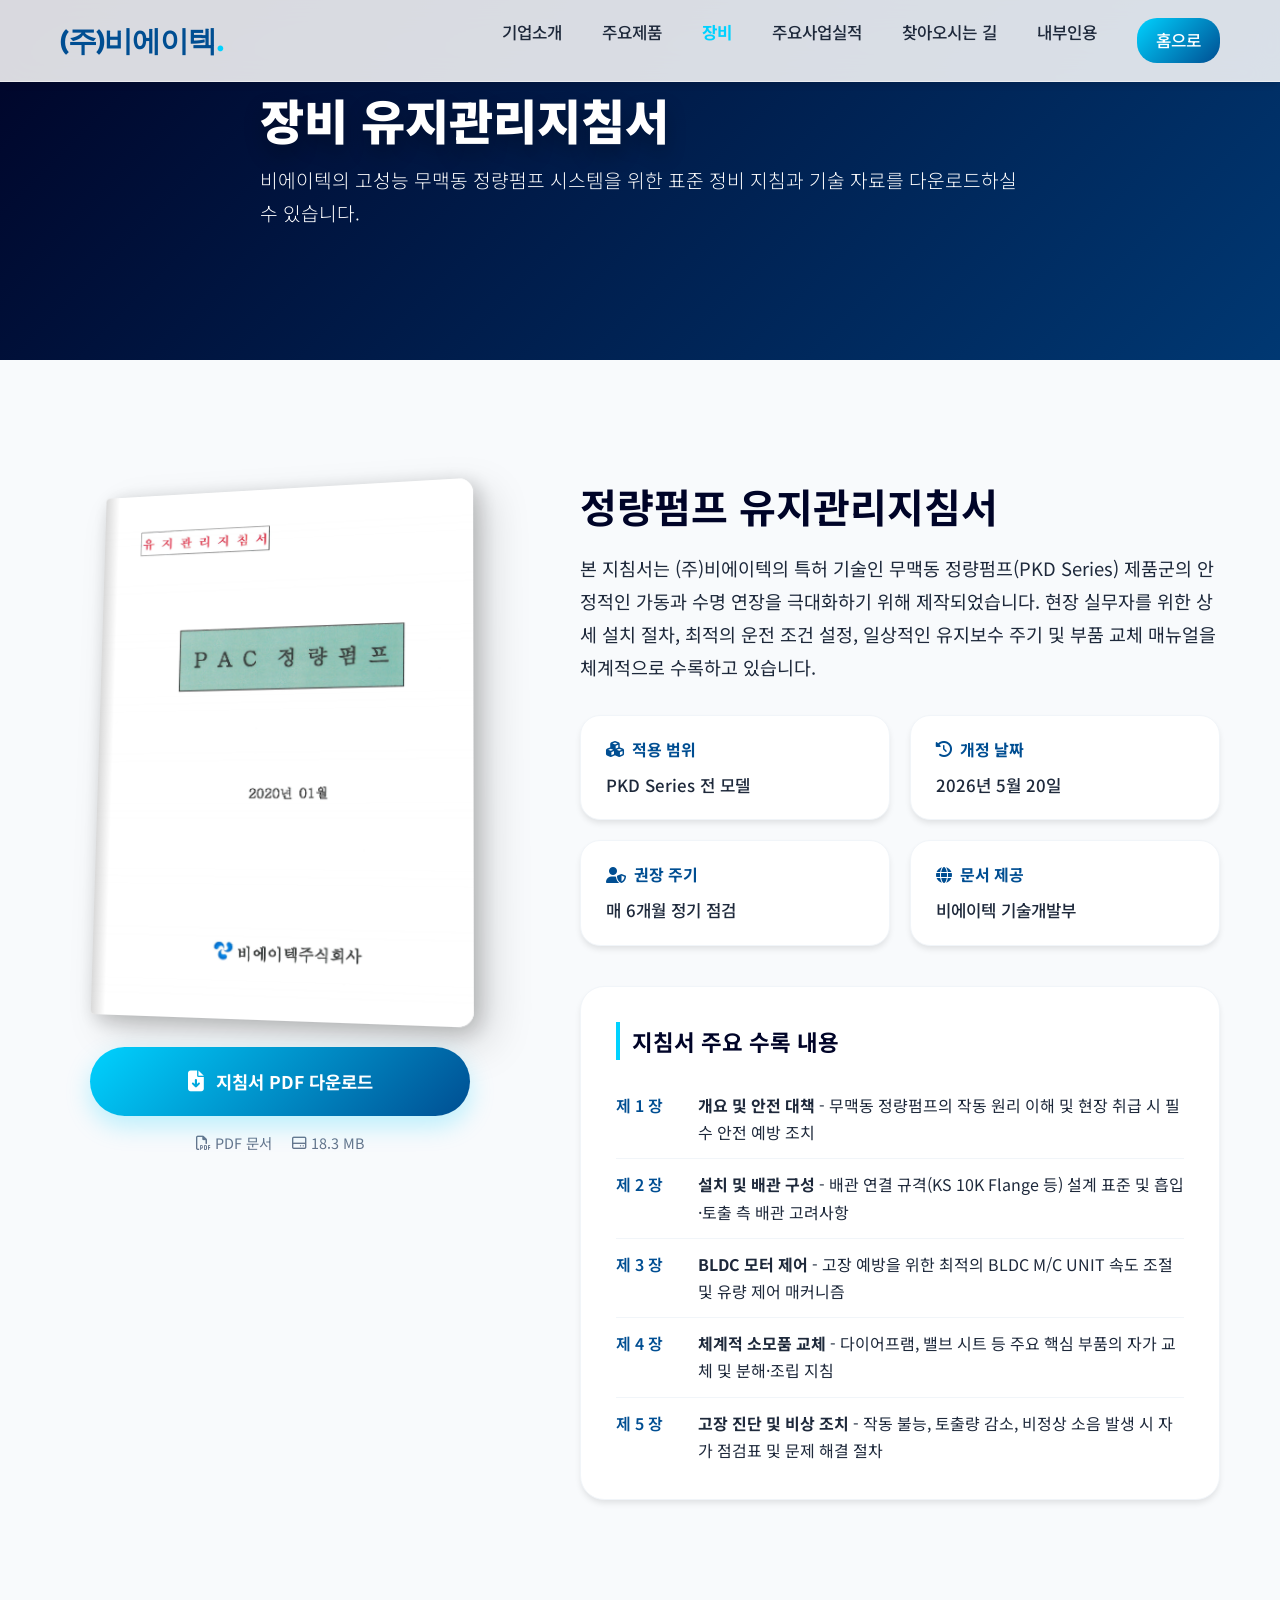
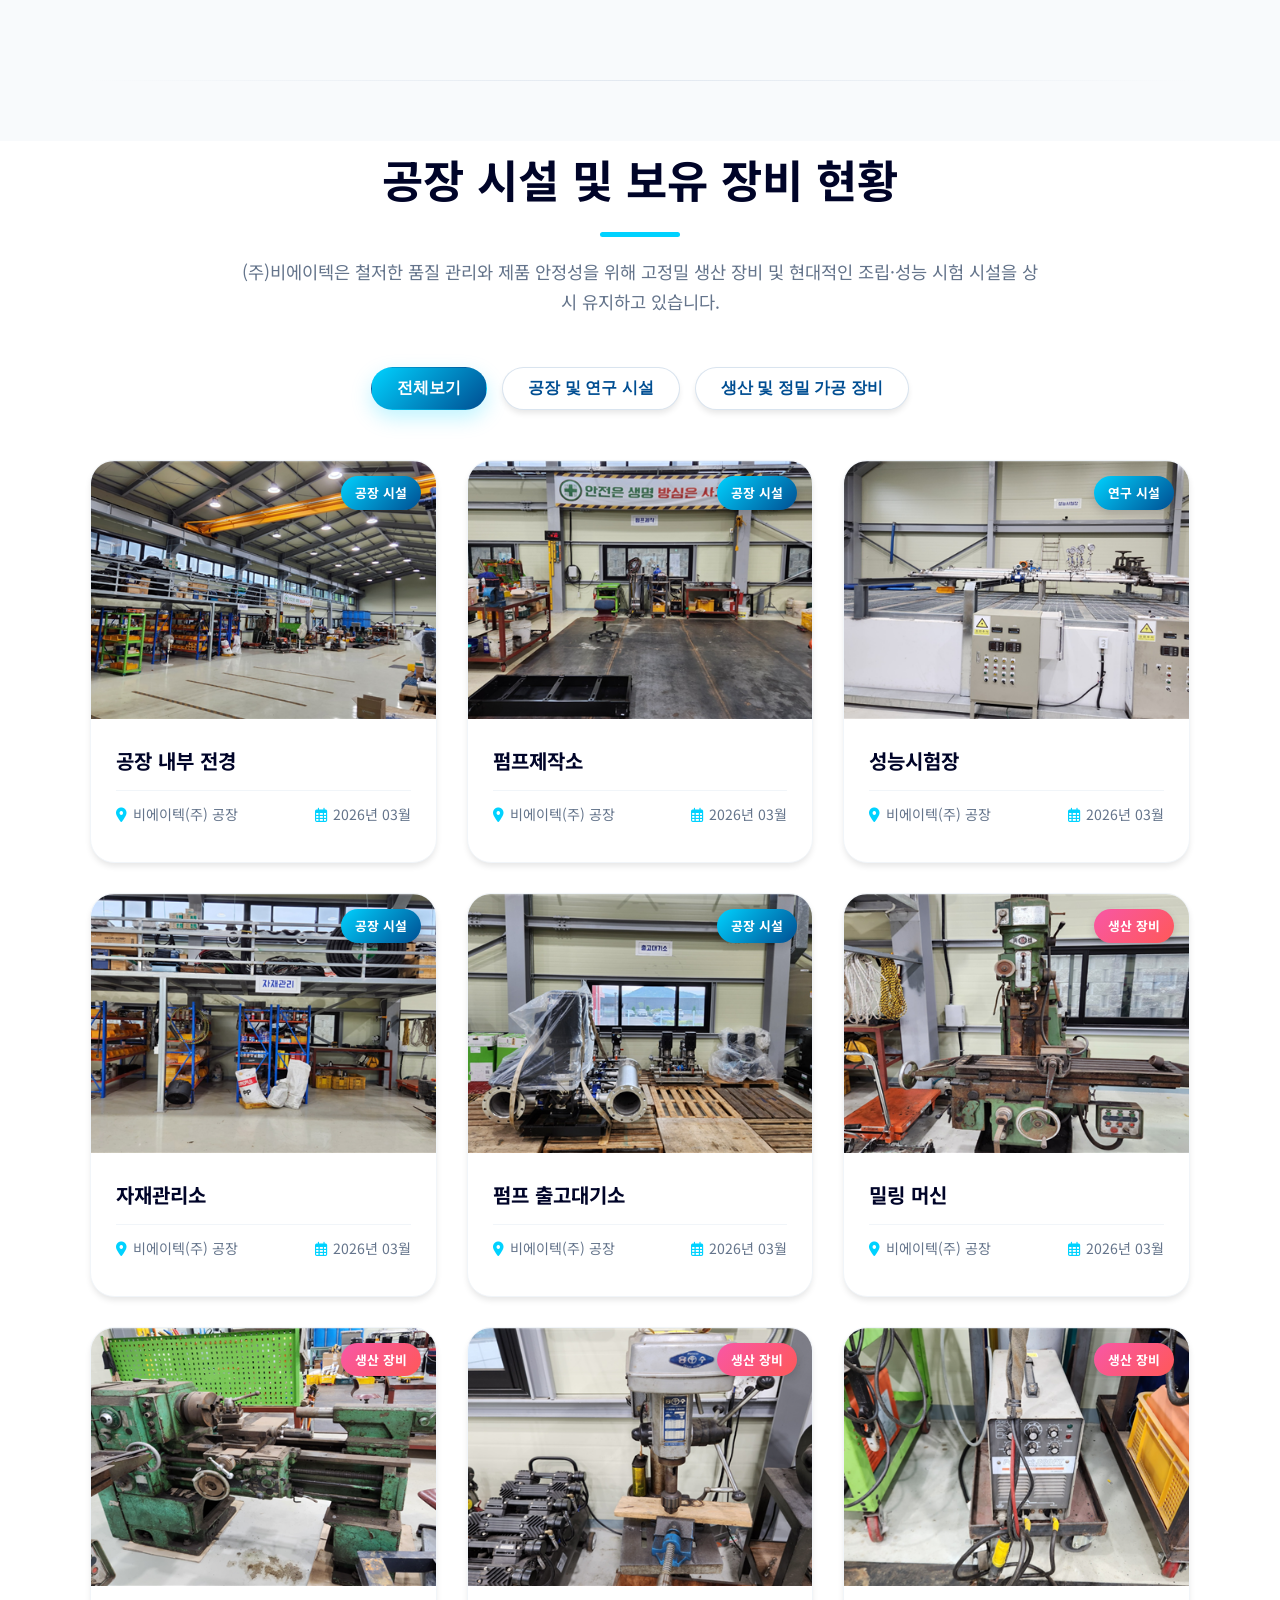
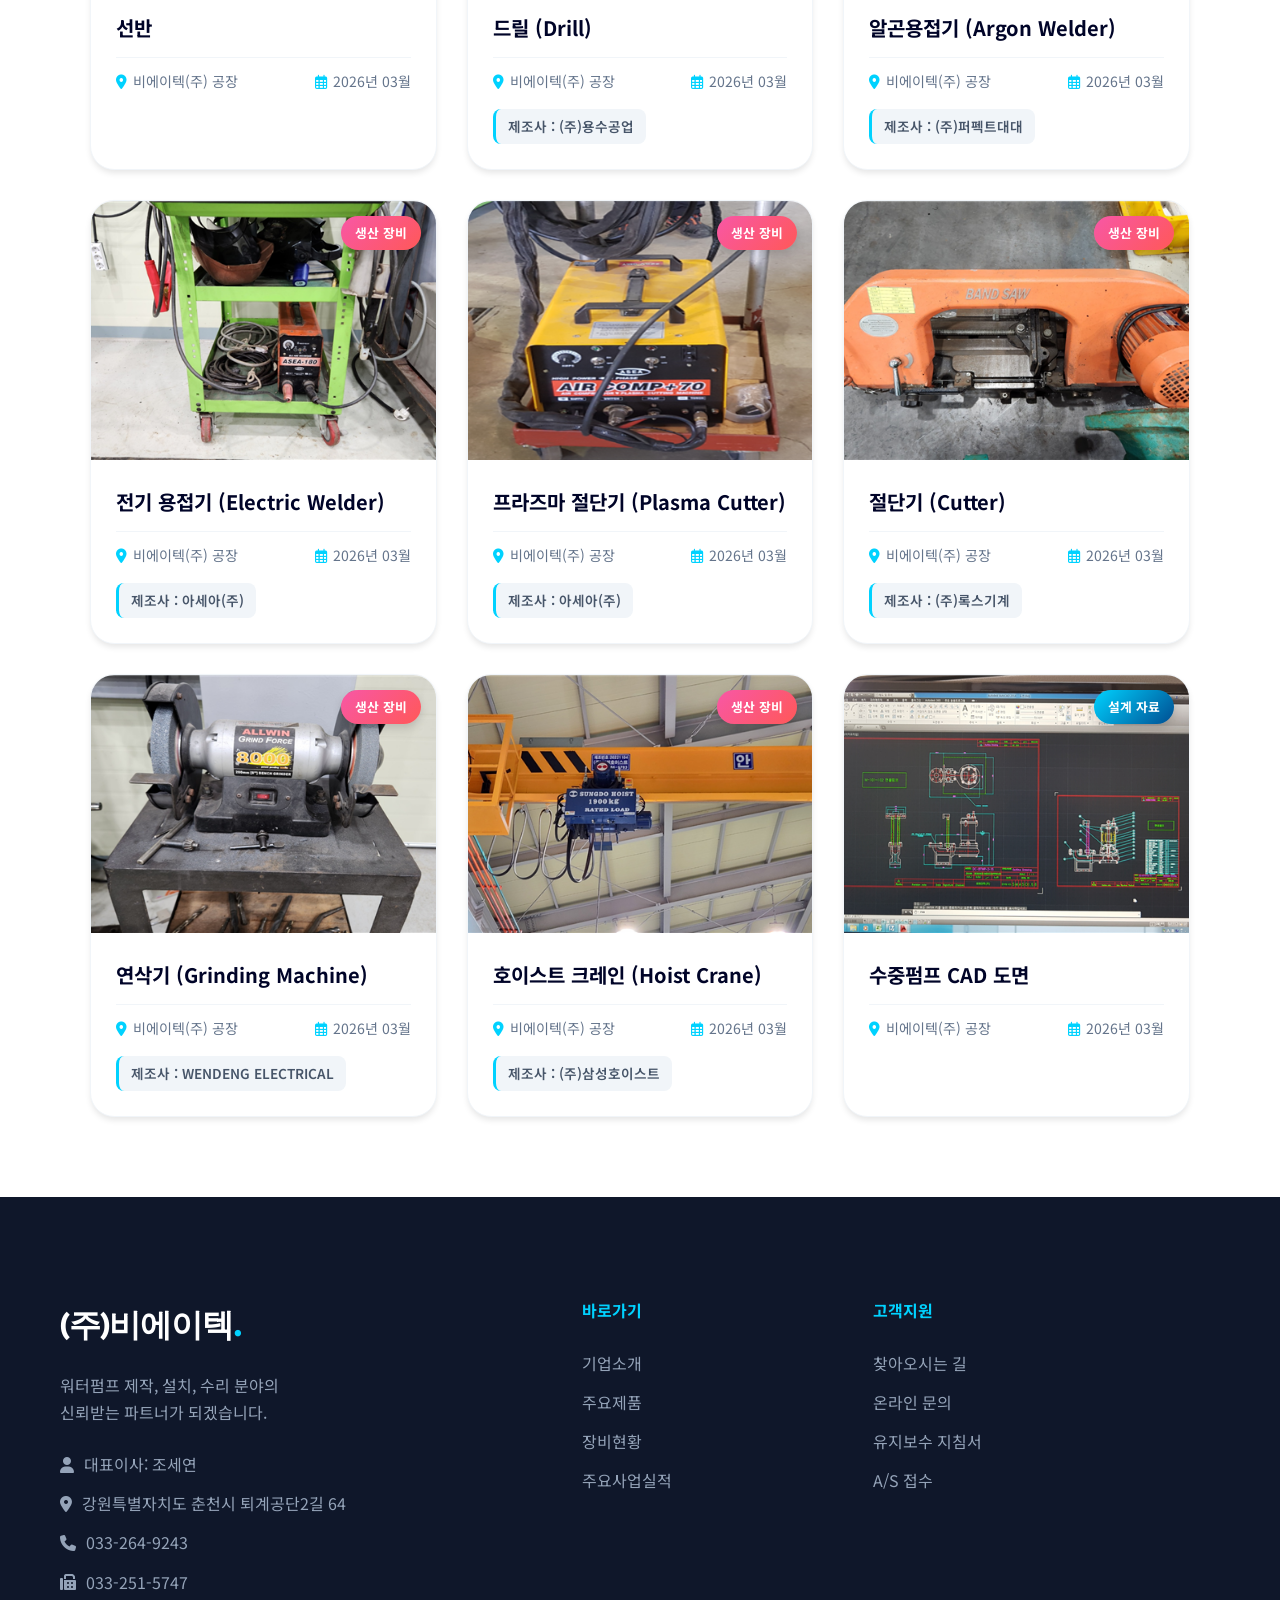
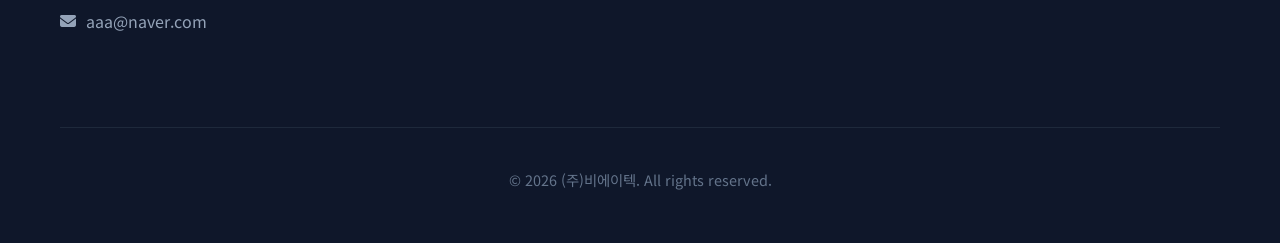
==== commit 2d6ff9fd: "정보들을 수정해줘." ====
--- a/equipment.html
+++ b/equipment.html
@@ -385,9 +385,10 @@
                     <h3 class="logo">(주)비에이텍<span>.</span></h3>
                     <p style="margin-bottom: 25px; color: #94a3b8;">워터펌프 제작, 설치, 수리 분야의<br>신뢰받는 파트너가 되겠습니다.</p>
                     <div class="footer-info">
+                        <p><i class="fas fa-user"></i> 대표이사: 조세연</p>
                         <p><i class="fas fa-map-marker-alt"></i> 강원특별자치도 춘천시 퇴계공단2길 64</p>
-                        <p><i class="fas fa-phone"></i> 033-248-1111</p>
-                        <p><i class="fas fa-fax"></i> 033-248-1234</p>
+                        <p><i class="fas fa-phone"></i> 033-264-9243</p>
+                        <p><i class="fas fa-fax"></i> 033-251-5747</p>
                         <p><i class="fas fa-envelope"></i> aaa@naver.com</p>
                     </div>
                 </div>
--- a/index.css
+++ b/index.css
@@ -3289,9 +3289,427 @@
     }
 }
 
-
-
-
-
-
-
+/* ==========================================================================
+   Internal PDF Hub & Viewer Styles (내부 임직원용 PDF 아카이브)
+   ========================================================================== */
+.internal-doc-layout {
+    display: grid;
+    grid-template-columns: 380px 1fr;
+    gap: 35px;
+    margin-top: 40px;
+    align-items: start;
+}
+
+.doc-list-sidebar {
+    display: flex;
+    flex-direction: column;
+    gap: 20px;
+}
+
+.doc-card {
+    background: rgba(255, 255, 255, 0.7);
+    backdrop-filter: blur(15px);
+    -webkit-backdrop-filter: blur(15px);
+    border-radius: 20px;
+    border: 1px solid rgba(255, 255, 255, 0.5);
+    padding: 24px;
+    cursor: pointer;
+    transition: all 0.4s cubic-bezier(0.4, 0, 0.2, 1);
+    box-shadow: 0 4px 15px rgba(0, 0, 0, 0.02);
+    position: relative;
+    overflow: hidden;
+}
+
+.doc-card::before {
+    content: '';
+    position: absolute;
+    left: 0;
+    top: 0;
+    bottom: 0;
+    width: 5px;
+    background: transparent;
+    transition: all 0.3s ease;
+}
+
+.doc-card:hover {
+    transform: translateY(-3px);
+    background: rgba(255, 255, 255, 0.9);
+    border-color: rgba(0, 210, 255, 0.3);
+    box-shadow: 0 12px 30px rgba(0, 210, 255, 0.12);
+}
+
+.doc-card.active {
+    background: rgba(255, 255, 255, 0.98);
+    border-color: var(--primary);
+    box-shadow: 0 15px 35px rgba(0, 78, 146, 0.15);
+}
+
+.doc-card.active::before {
+    background: linear-gradient(to bottom, var(--secondary), var(--primary));
+}
+
+.doc-card-header {
+    display: flex;
+    align-items: center;
+    gap: 15px;
+    margin-bottom: 12px;
+}
+
+.doc-icon-wrapper {
+    width: 48px;
+    height: 48px;
+    border-radius: 12px;
+    background: rgba(0, 78, 146, 0.06);
+    display: flex;
+    align-items: center;
+    justify-content: center;
+    color: var(--primary);
+    font-size: 1.4rem;
+    transition: all 0.3s cubic-bezier(0.4, 0, 0.2, 1);
+}
+
+.doc-card:hover .doc-icon-wrapper,
+.doc-card.active .doc-icon-wrapper {
+    background: linear-gradient(135deg, var(--secondary), var(--primary));
+    color: white;
+    box-shadow: 0 4px 12px rgba(0, 210, 255, 0.25);
+}
+
+.doc-info {
+    flex: 1;
+}
+
+.doc-title {
+    font-size: 1.15rem;
+    font-weight: 800;
+    color: var(--primary-dark);
+    line-height: 1.3;
+    margin: 0 0 5px 0;
+}
+
+.doc-meta-row {
+    display: flex;
+    align-items: center;
+    gap: 8px;
+    flex-wrap: wrap;
+}
+
+.doc-badge {
+    font-size: 0.72rem;
+    font-weight: 800;
+    padding: 3px 8px;
+    border-radius: 6px;
+    letter-spacing: -0.01em;
+}
+
+.doc-badge.pdf {
+    background: rgba(239, 68, 68, 0.08);
+    color: #ef4444;
+    border: 1px solid rgba(239, 68, 68, 0.15);
+}
+
+.doc-badge.size {
+    background: #f1f5f9;
+    color: #475569;
+    border: 1px solid #e2e8f0;
+}
+
+.doc-badge.tag {
+    background: rgba(0, 210, 255, 0.08);
+    color: var(--primary);
+    border: 1px solid rgba(0, 210, 255, 0.15);
+}
+
+.doc-description {
+    font-size: 0.9rem;
+    color: var(--text-main);
+    line-height: 1.6;
+    margin: 12px 0 0 0;
+    opacity: 0.85;
+}
+
+.doc-actions-row {
+    display: flex;
+    gap: 12px;
+    margin-top: 18px;
+    justify-content: flex-end;
+}
+
+.btn-doc-action {
+    padding: 8px 16px;
+    font-size: 0.82rem;
+    font-weight: 700;
+    border-radius: 8px;
+    cursor: pointer;
+    transition: all 0.25s ease;
+    display: inline-flex;
+    align-items: center;
+    gap: 6px;
+    text-decoration: none;
+    outline: none;
+}
+
+.btn-doc-action.view {
+    background: var(--primary);
+    color: white;
+    border: none;
+    box-shadow: 0 4px 10px rgba(0, 78, 146, 0.15);
+}
+
+.btn-doc-action.view:hover {
+    background: var(--primary-dark);
+    transform: translateY(-1px);
+    box-shadow: 0 6px 14px rgba(0, 78, 146, 0.25);
+}
+
+.btn-doc-action.download {
+    background: white;
+    color: var(--text-main);
+    border: 1px solid #cbd5e1;
+}
+
+.btn-doc-action.download:hover {
+    border-color: var(--secondary);
+    color: var(--primary);
+    background: rgba(0, 210, 255, 0.02);
+    transform: translateY(-1px);
+}
+
+/* Premium PDF Viewer Card */
+.premium-viewer-card {
+    background: #0f172a; /* Luxury Slate Dark */
+    border-radius: 24px;
+    border: 1px solid rgba(255, 255, 255, 0.08);
+    box-shadow: 0 20px 45px rgba(0, 4, 40, 0.35);
+    display: flex;
+    flex-direction: column;
+    overflow: hidden;
+    height: 780px;
+    position: sticky;
+    top: 100px;
+    transition: all 0.4s cubic-bezier(0.4, 0, 0.2, 1);
+}
+
+.premium-viewer-card:hover {
+    box-shadow: 0 25px 55px rgba(0, 210, 255, 0.08);
+    border-color: rgba(255, 255, 255, 0.12);
+}
+
+.viewer-top-toolbar {
+    display: flex;
+    justify-content: space-between;
+    align-items: center;
+    padding: 16px 28px;
+    background: rgba(15, 23, 42, 0.95);
+    border-bottom: 1px solid rgba(255, 255, 255, 0.08);
+    color: white;
+    z-index: 10;
+}
+
+.viewer-doc-title {
+    font-size: 1rem;
+    font-weight: 700;
+    color: white;
+    white-space: nowrap;
+    overflow: hidden;
+    text-overflow: ellipsis;
+    max-width: 280px;
+    letter-spacing: -0.01em;
+}
+
+.viewer-controls {
+    display: flex;
+    align-items: center;
+    gap: 10px;
+}
+
+.btn-viewer-control {
+    background: rgba(255, 255, 255, 0.07);
+    color: rgba(255, 255, 255, 0.85);
+    border: 1px solid rgba(255, 255, 255, 0.05);
+    width: 34px;
+    height: 34px;
+    border-radius: 8px;
+    display: flex;
+    align-items: center;
+    justify-content: center;
+    cursor: pointer;
+    transition: all 0.2s ease;
+    outline: none;
+    font-size: 0.88rem;
+}
+
+.btn-viewer-control:hover:not(:disabled) {
+    background: rgba(255, 255, 255, 0.18);
+    color: white;
+    border-color: var(--secondary);
+}
+
+.btn-viewer-control:disabled {
+    opacity: 0.3;
+    cursor: not-allowed;
+}
+
+.viewer-zoom-indicator {
+    font-family: 'Fira Code', monospace;
+    font-size: 0.82rem;
+    color: rgba(255, 255, 255, 0.6);
+    padding: 0 4px;
+    min-width: 52px;
+    text-align: center;
+}
+
+.viewer-page-indicator {
+    font-size: 0.85rem;
+    color: rgba(255, 255, 255, 0.85);
+    display: flex;
+    align-items: center;
+    gap: 8px;
+    margin: 0 6px;
+    font-weight: 600;
+}
+
+.viewer-viewport-pane {
+    flex: 1;
+    overflow: auto;
+    display: flex;
+    align-items: flex-start;
+    justify-content: center;
+    background: #090d16; /* Pitch Dark */
+    padding: 24px;
+    position: relative;
+    /* Custom thin scrollbars for dark container */
+}
+
+.viewer-viewport-pane::-webkit-scrollbar {
+    width: 8px;
+    height: 8px;
+}
+
+.viewer-viewport-pane::-webkit-scrollbar-track {
+    background: #090d16;
+}
+
+.viewer-viewport-pane::-webkit-scrollbar-thumb {
+    background: rgba(255, 255, 255, 0.12);
+    border-radius: 4px;
+}
+
+.viewer-viewport-pane::-webkit-scrollbar-thumb:hover {
+    background: rgba(0, 210, 255, 0.3);
+}
+
+.pdf-render-canvas {
+    background: white;
+    box-shadow: 0 15px 35px rgba(0, 0, 0, 0.5);
+    border-radius: 6px;
+    max-width: 100%;
+    height: auto !important;
+    display: block;
+    transform-origin: top center;
+    transition: transform 0.2s cubic-bezier(0.4, 0, 0.2, 1);
+}
+
+/* Document Loading Screen */
+.viewer-loading-screen {
+    position: absolute;
+    top: 0;
+    left: 0;
+    right: 0;
+    bottom: 0;
+    background: rgba(9, 13, 22, 0.88);
+    backdrop-filter: blur(10px);
+    -webkit-backdrop-filter: blur(10px);
+    display: flex;
+    flex-direction: column;
+    align-items: center;
+    justify-content: center;
+    color: white;
+    z-index: 5;
+    gap: 18px;
+    text-align: center;
+    padding: 30px;
+}
+
+.viewer-loading-spinner {
+    width: 44px;
+    height: 44px;
+    border: 3px solid rgba(255, 255, 255, 0.1);
+    border-top: 3px solid var(--secondary);
+    border-radius: 50%;
+    animation: spin 1s linear infinite;
+    box-shadow: 0 0 15px rgba(0, 210, 255, 0.2);
+}
+
+.viewer-loading-text {
+    font-size: 0.95rem;
+    color: rgba(255, 255, 255, 0.75);
+    font-weight: 600;
+    letter-spacing: -0.01em;
+}
+
+.btn-viewer-download {
+    background: linear-gradient(135deg, var(--secondary), var(--primary));
+    color: white;
+    border: none;
+    border-radius: 8px;
+    padding: 7px 15px;
+    font-size: 0.82rem;
+    font-weight: 700;
+    text-decoration: none;
+    display: inline-flex;
+    align-items: center;
+    gap: 6px;
+    transition: all 0.3s ease;
+    box-shadow: 0 4px 12px rgba(0, 210, 255, 0.25);
+}
+
+.btn-viewer-download:hover {
+    transform: translateY(-1px);
+    box-shadow: 0 6px 16px rgba(0, 210, 255, 0.4);
+}
+
+/* Responsive Rules for Document Hub */
+@media (max-width: 1024px) {
+    .internal-doc-layout {
+        grid-template-columns: 1fr;
+        gap: 30px;
+    }
+    
+    .premium-viewer-card {
+        height: 650px;
+        position: relative;
+        top: 0;
+    }
+}
+
+@media (max-width: 768px) {
+    .viewer-top-toolbar {
+        flex-direction: column;
+        gap: 15px;
+        align-items: stretch;
+        padding: 15px 20px;
+    }
+    
+    .viewer-doc-title {
+        max-width: 100%;
+        text-align: center;
+    }
+    
+    .viewer-controls {
+        justify-content: center;
+        flex-wrap: wrap;
+    }
+    
+    .premium-viewer-card {
+        height: 550px;
+    }
+}
+
+
+
+
+
+
+
+
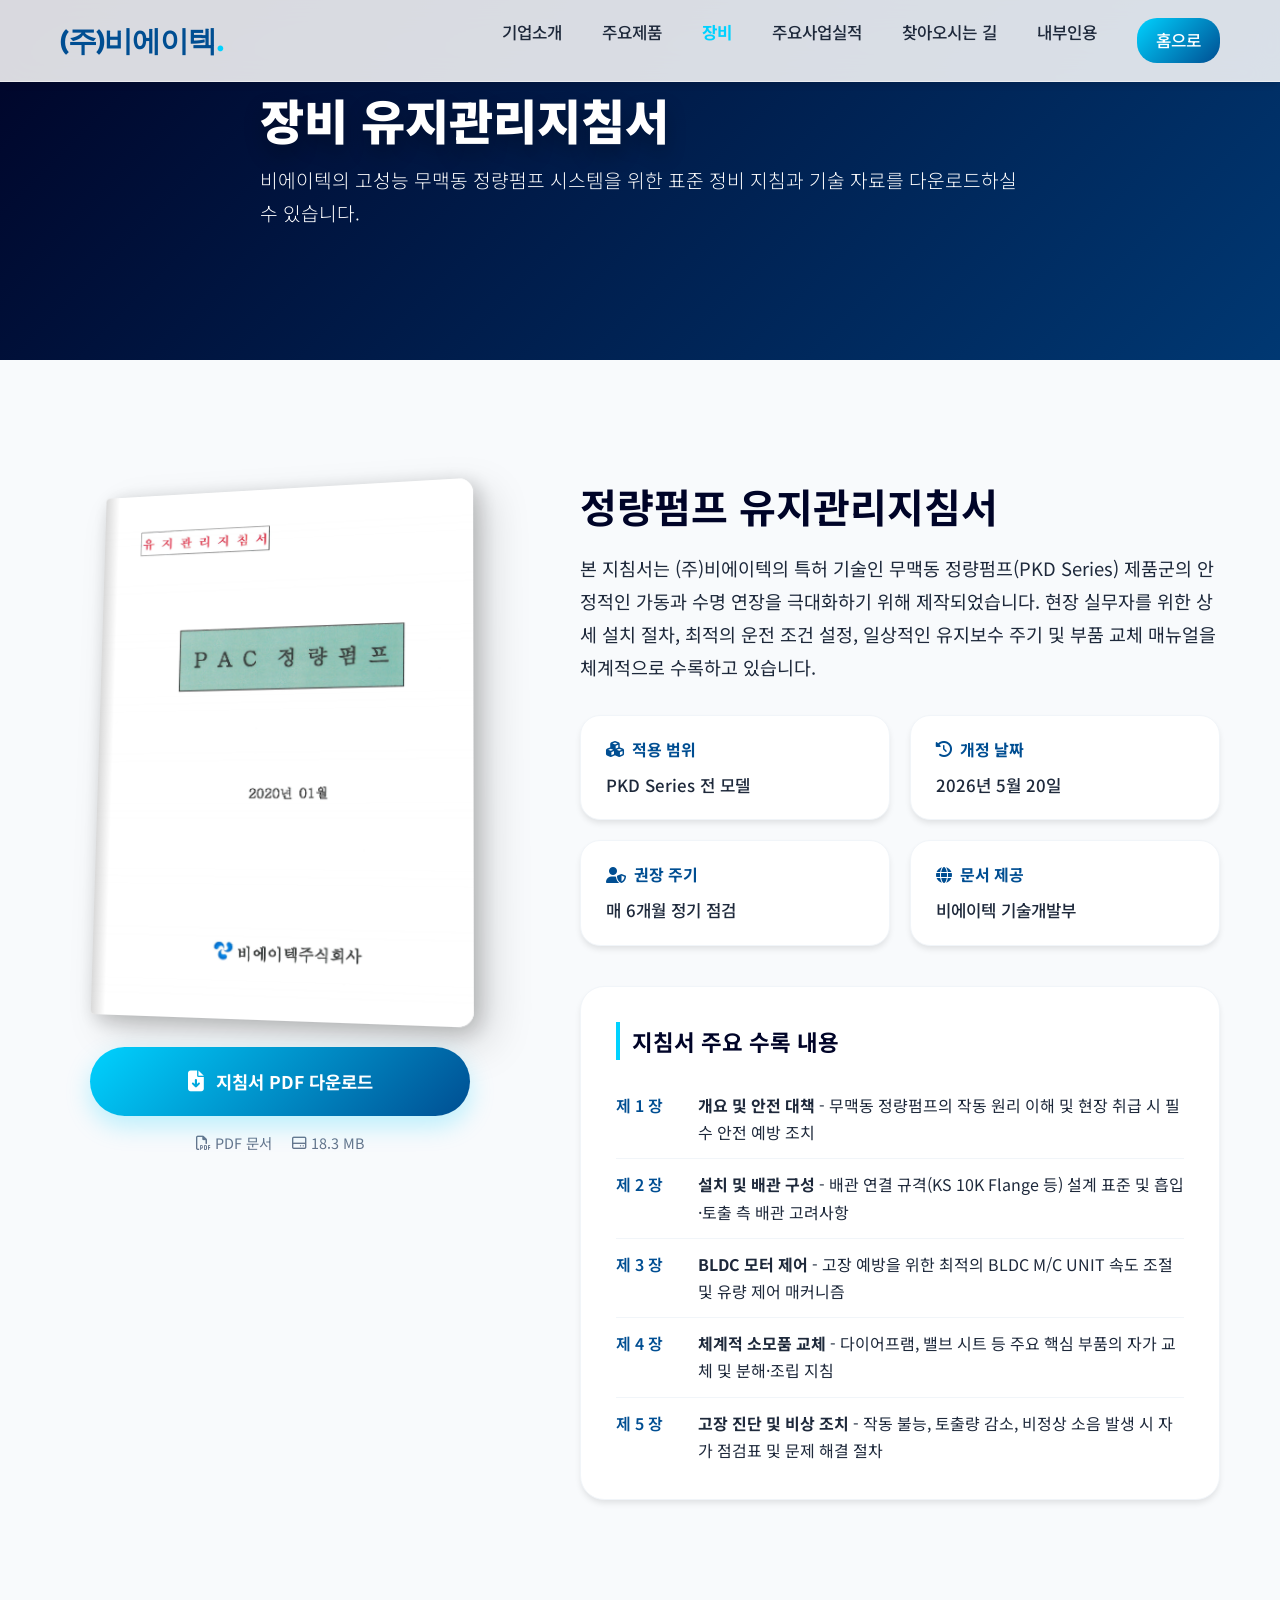
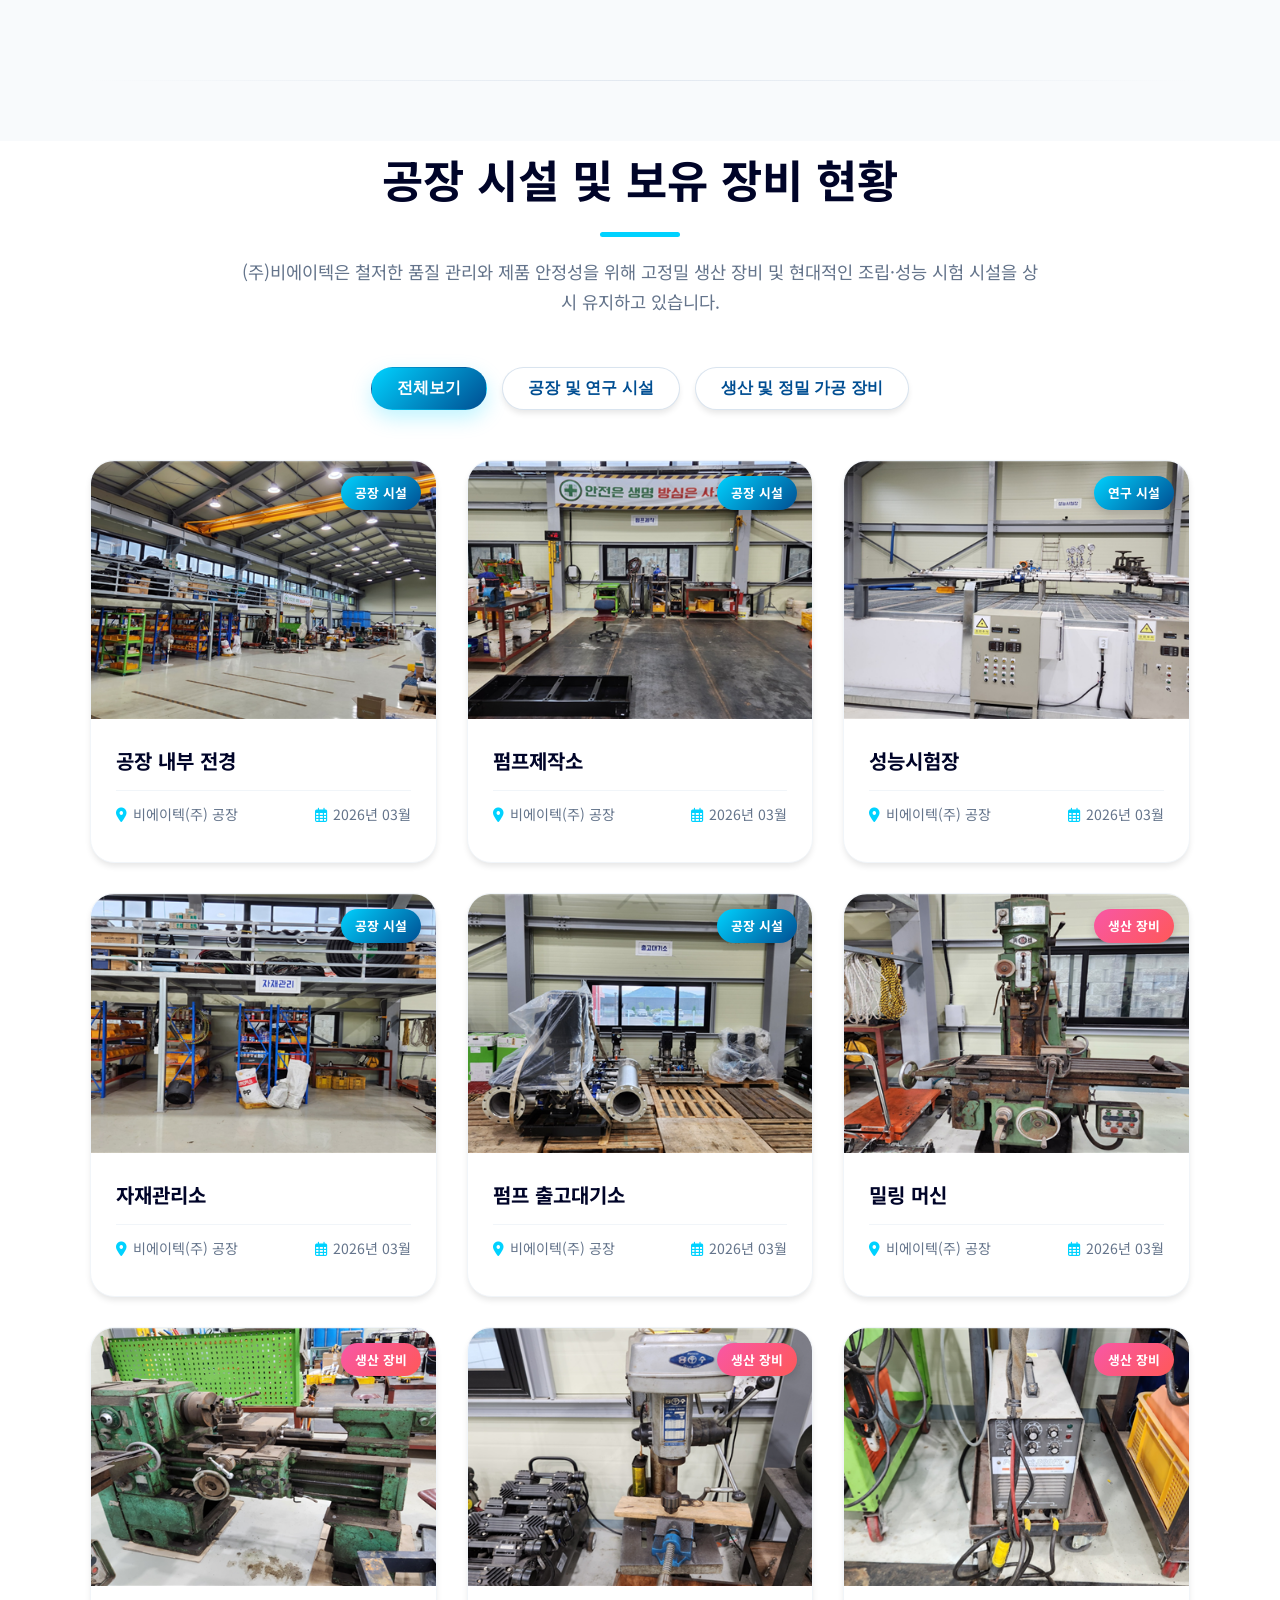
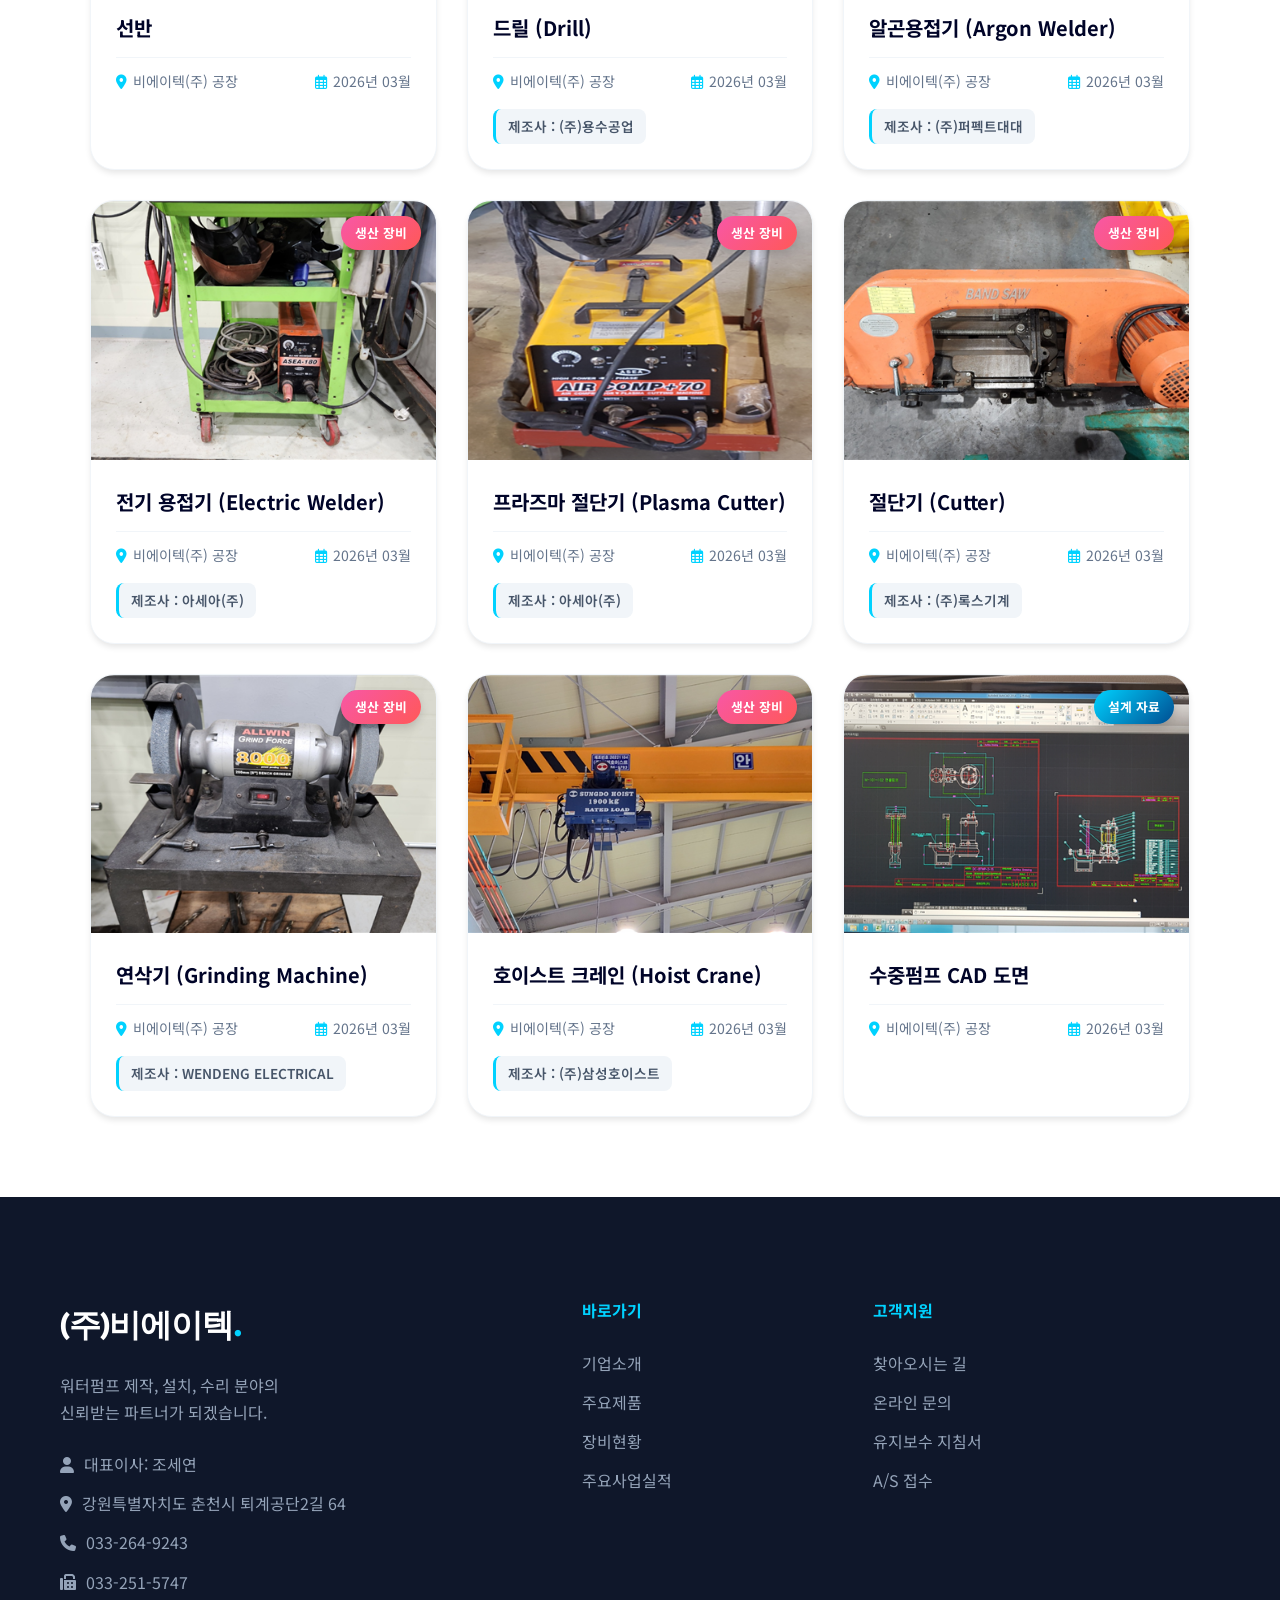
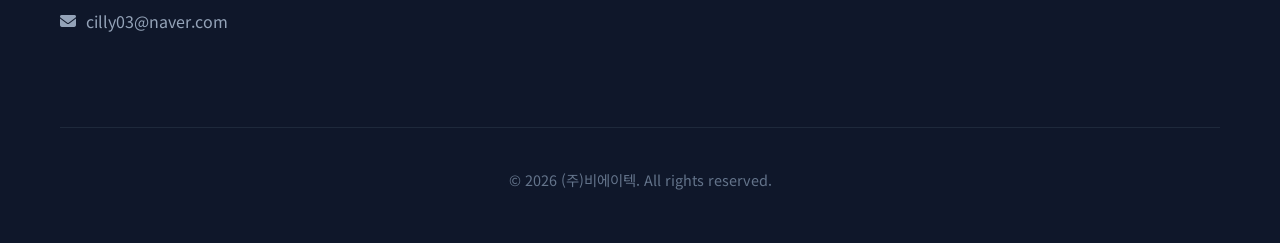
==== commit 475bddd1: "이메일로 전송되게 수정해줘." ====
--- a/equipment.html
+++ b/equipment.html
@@ -1,4 +1,4 @@
-<!DOCTYPE html>
+﻿<!DOCTYPE html>
 <html lang="ko">
 <head>
     <meta charset="UTF-8">
@@ -389,7 +389,7 @@
                         <p><i class="fas fa-map-marker-alt"></i> 강원특별자치도 춘천시 퇴계공단2길 64</p>
                         <p><i class="fas fa-phone"></i> 033-264-9243</p>
                         <p><i class="fas fa-fax"></i> 033-251-5747</p>
-                        <p><i class="fas fa-envelope"></i> aaa@naver.com</p>
+                        <p><i class="fas fa-envelope"></i> cilly03@naver.com</p>
                     </div>
                 </div>
                 <div class="footer-links">
@@ -420,3 +420,4 @@
     <script src="script.js"></script>
 </body>
 </html>
+
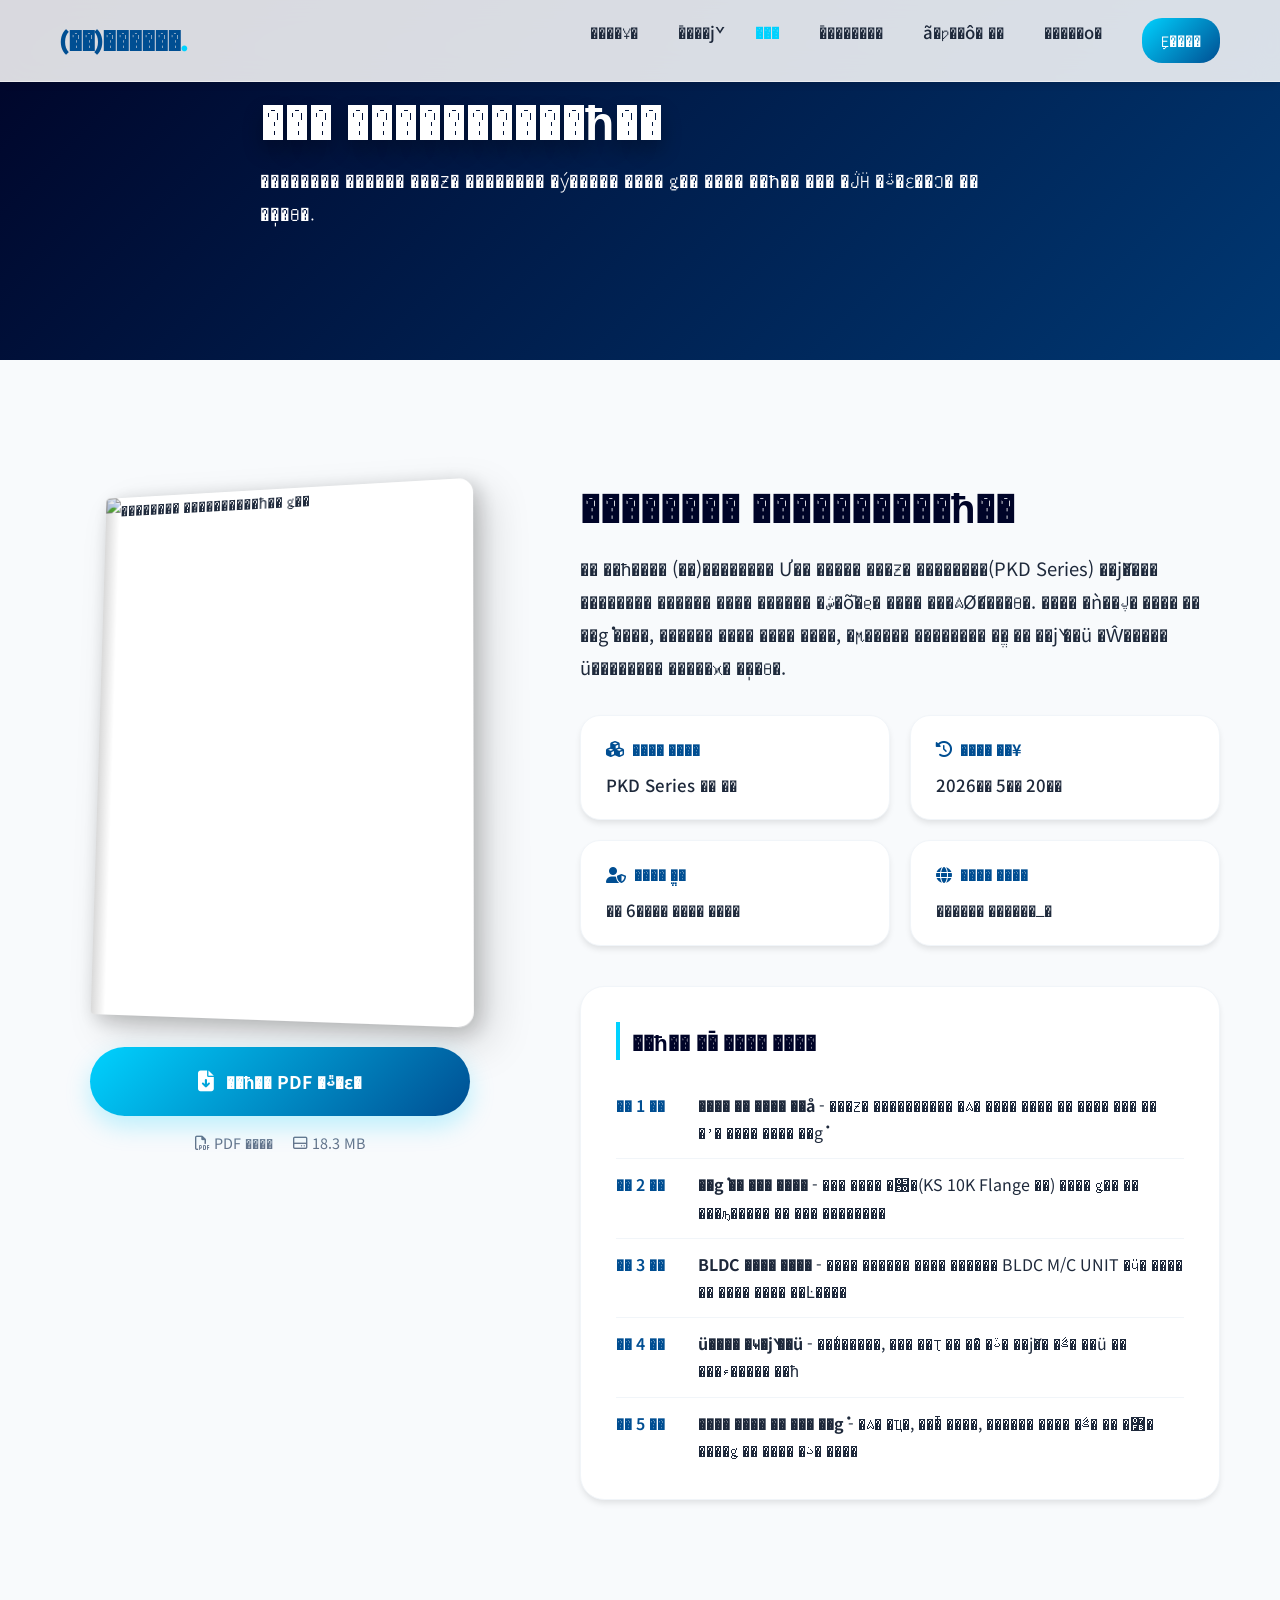
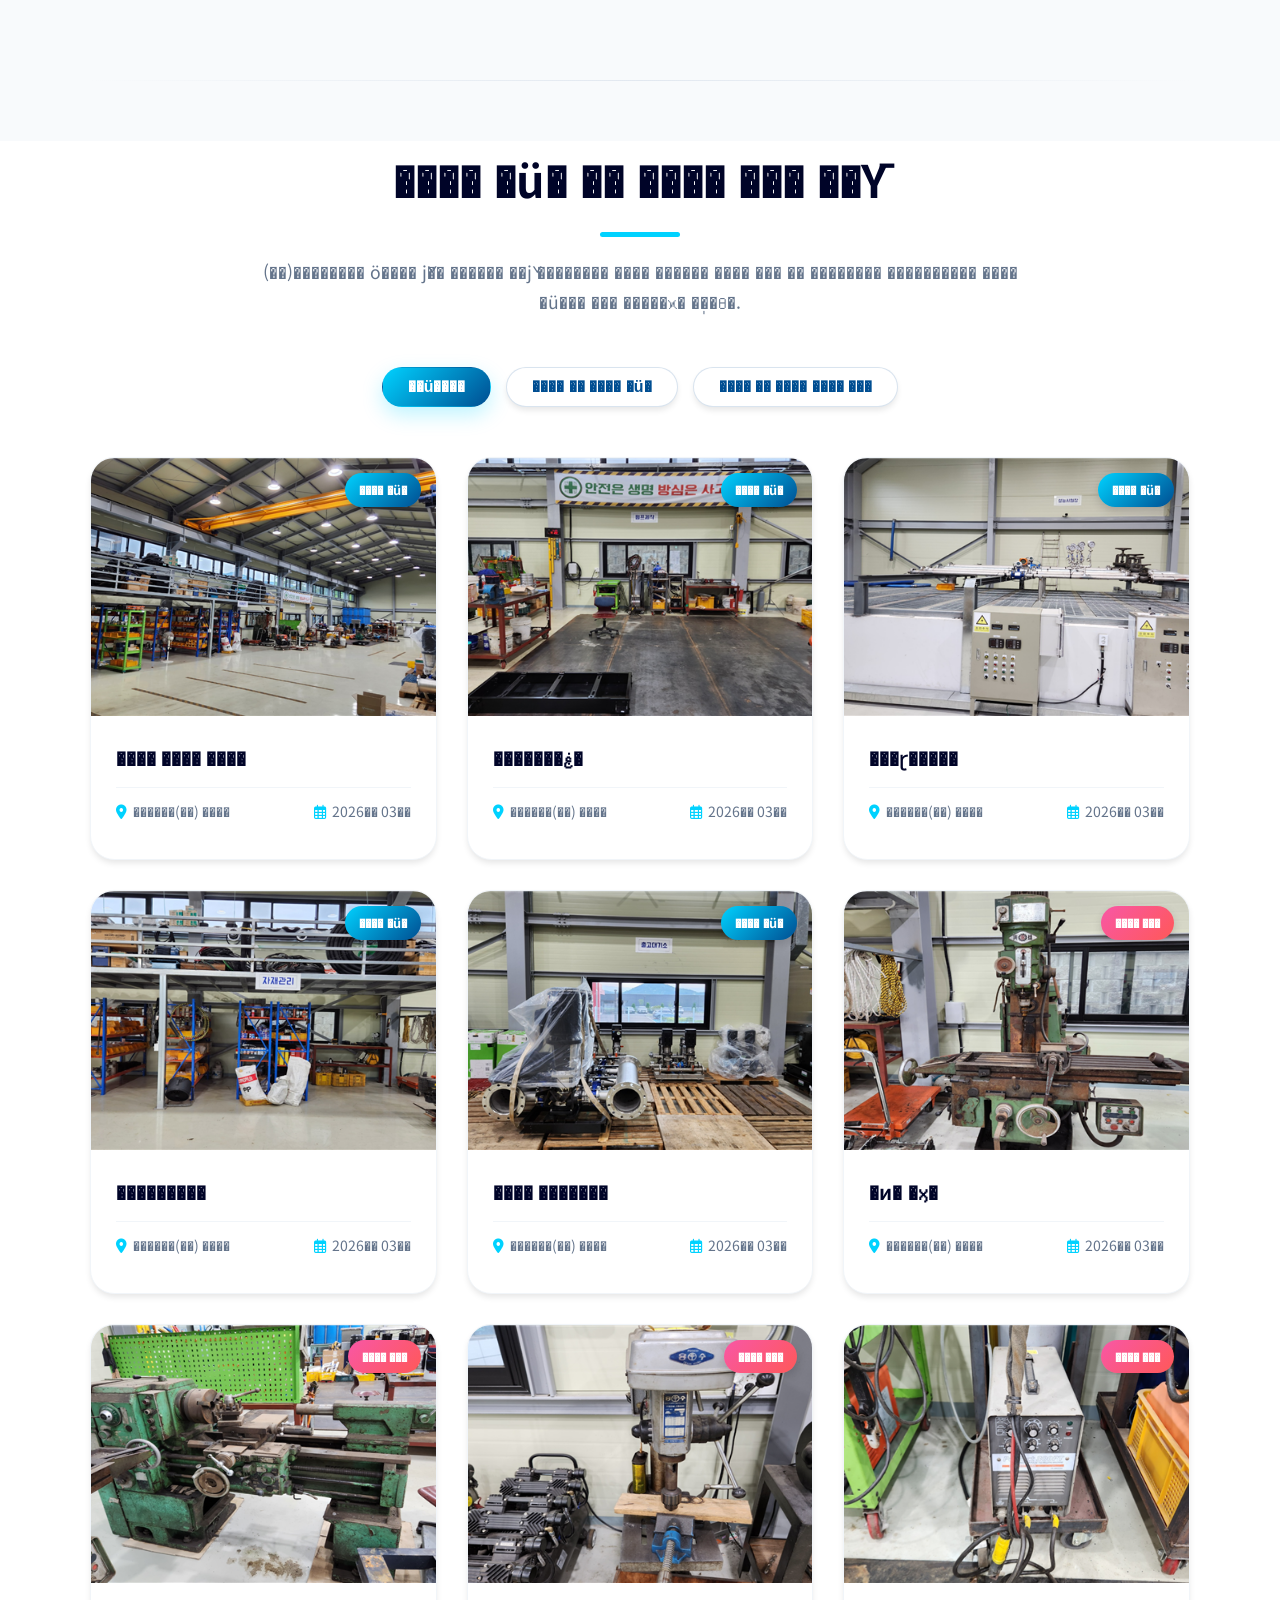
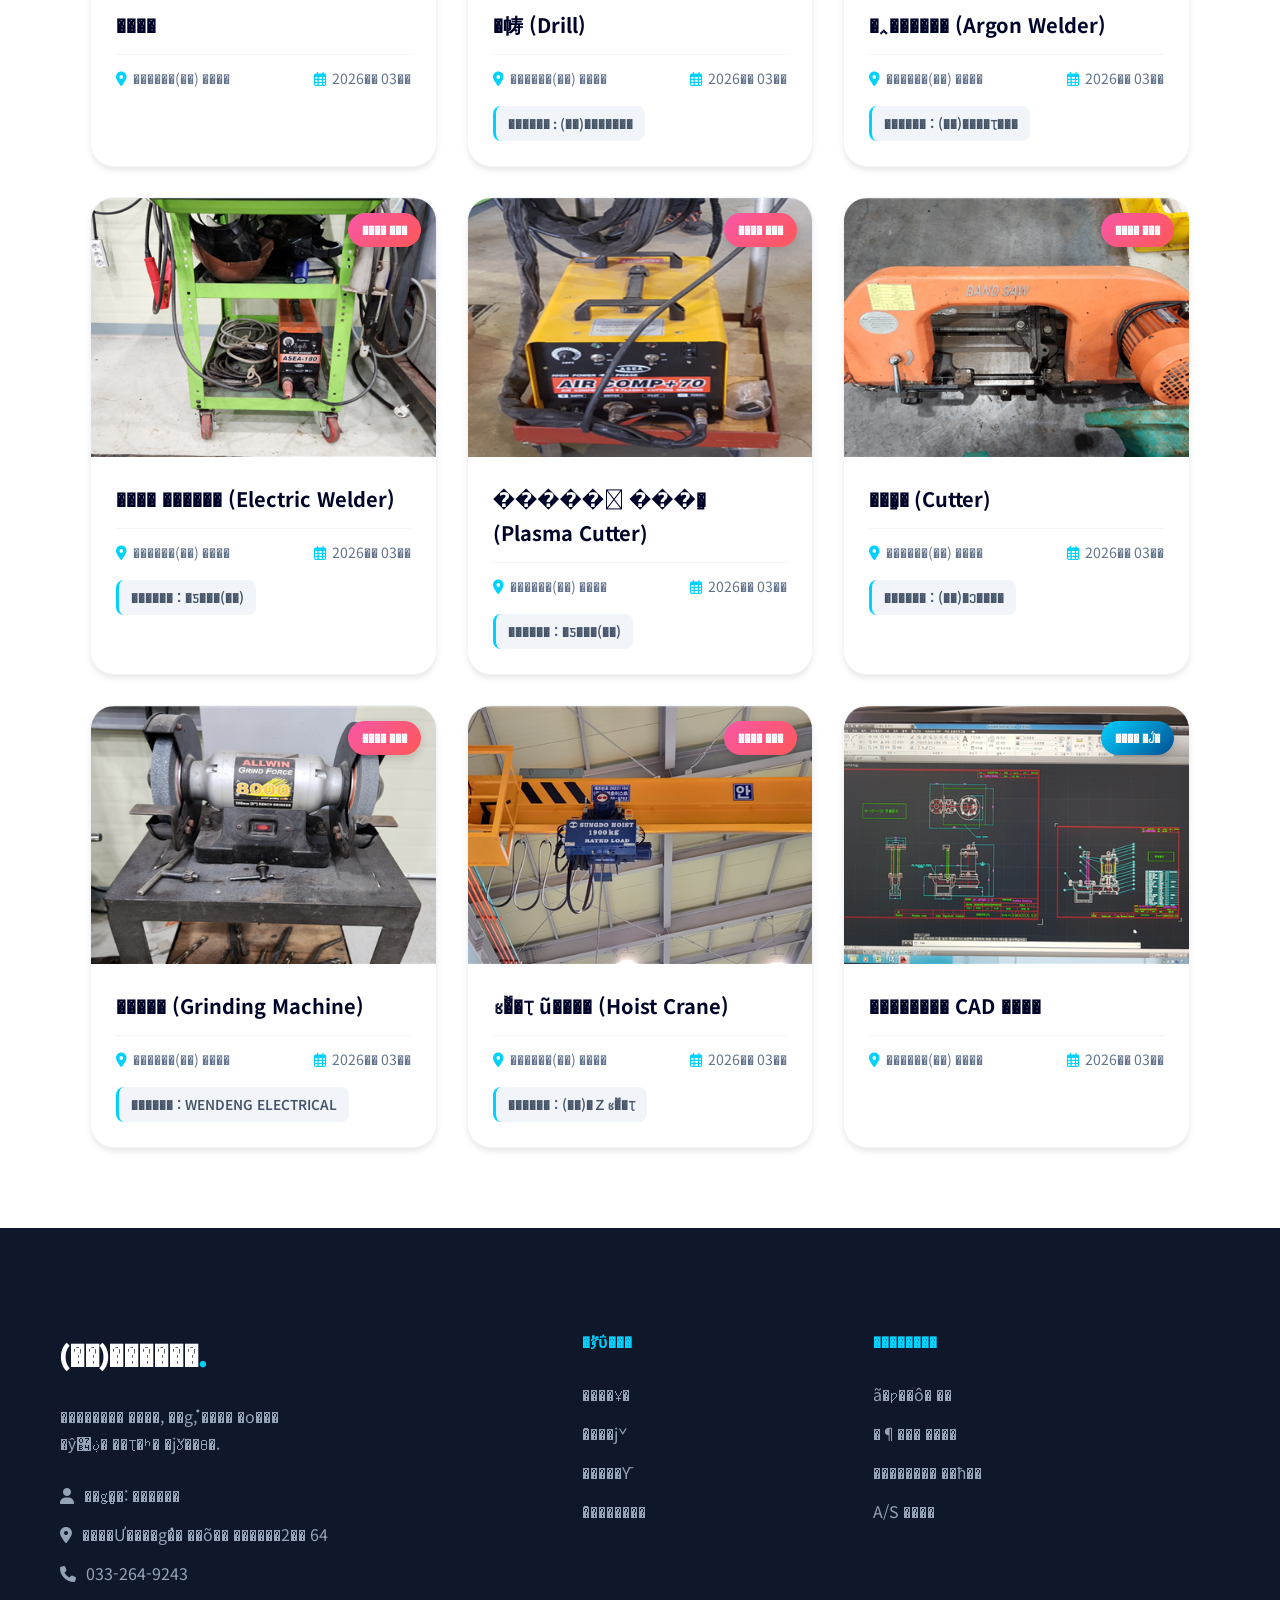
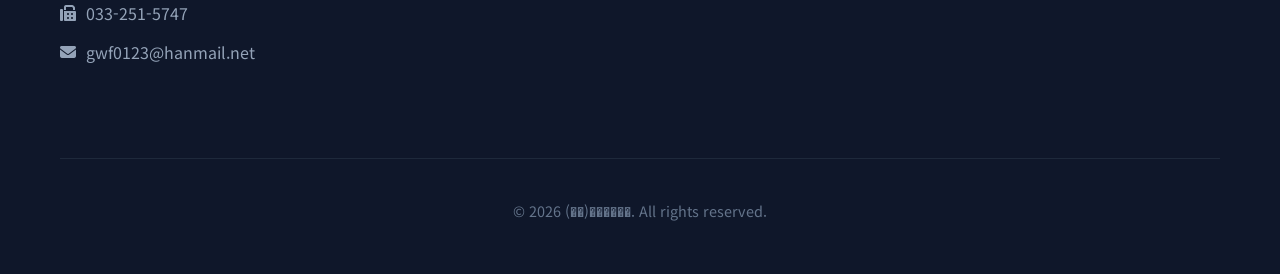
==== commit 3999dbe9: "이메일 주소를 변경해줘" ====
--- a/equipment.html
+++ b/equipment.html
@@ -1,10 +1,10 @@
-﻿<!DOCTYPE html>
+<!DOCTYPE html>
 <html lang="ko">
 <head>
     <meta charset="UTF-8">
     <meta name="viewport" content="width=device-width, initial-scale=1.0">
-    <title>장비 유지관리지침서 - (주)비에이텍</title>
-    <meta name="description" content="(주)비에이텍의 정량펌프 제품군에 대한 전문적인 유지보수 및 장비 관리 지침을 제공합니다.">
+    <title>��� ����������ħ�� - (��)������</title>
+    <meta name="description" content="(��)�������� �������� ��ǰ���� ���� �������� �������� �� ��� ���� ��ħ�� �����մϴ�.">
     <link rel="stylesheet" href="index.css">
     <!-- Font Awesome for icons -->
     <link rel="stylesheet" href="https://cdnjs.cloudflare.com/ajax/libs/font-awesome/6.4.0/css/all.min.css">
@@ -14,15 +14,15 @@
     <!-- Header Navigation -->
     <nav id="navbar" class="scrolled">
         <div class="container nav-content">
-            <a href="index.html" class="logo">(주)비에이텍<span>.</span></a>
+            <a href="index.html" class="logo">(��)������<span>.</span></a>
             <ul class="nav-links">
-                <li><a href="intro.html">기업소개</a></li>
-                <li><a href="product.html">주요제품</a></li>
-                <li><a href="equipment.html" style="color: var(--secondary); font-weight: 700;">장비</a></li>
-                <li><a href="records.html">주요사업실적</a></li>
-                <li><a href="map.html">찾아오시는 길</a></li>
-                <li><a href="internal.html">내부인용</a></li>
-                <li><a href="index.html" class="btn" style="padding: 0.5rem 1.2rem; background: linear-gradient(135deg, var(--secondary), var(--primary)); color: white; border-radius: 20px;">홈으로</a></li>
+                <li><a href="intro.html">����Ұ�</a></li>
+                <li><a href="product.html">�ֿ���ǰ</a></li>
+                <li><a href="equipment.html" style="color: var(--secondary); font-weight: 700;">���</a></li>
+                <li><a href="records.html">�ֿ�������</a></li>
+                <li><a href="map.html">ã�ƿ��ô� ��</a></li>
+                <li><a href="internal.html">�����ο�</a></li>
+                <li><a href="index.html" class="btn" style="padding: 0.5rem 1.2rem; background: linear-gradient(135deg, var(--secondary), var(--primary)); color: white; border-radius: 20px;">Ȩ����</a></li>
             </ul>
         </div>
     </nav>
@@ -31,8 +31,8 @@
     <section class="sub-hero">
         <div class="sub-hero-overlay"></div>
         <div class="container sub-hero-content">
-            <h1 class="reveal active">장비 유지관리지침서</h1>
-            <p class="reveal active">비에이텍의 고성능 무맥동 정량펌프 시스템을 위한 표준 정비 지침과 기술 자료를 다운로드하실 수 있습니다.</p>
+            <h1 class="reveal active">��� ����������ħ��</h1>
+            <p class="reveal active">�������� ������ ���Ƶ� �������� �ý����� ���� ǥ�� ���� ��ħ�� ��� �ڷḦ �ٿ�ε��Ͻ� �� �ֽ��ϴ�.</p>
         </div>
     </section>
 
@@ -44,16 +44,16 @@
                 <!-- Left Column: 3D Book Cover & Download Action -->
                 <div class="book-container reveal active">
                     <div class="book-mockup">
-                        <img src="유지관리 지침서 표지.png" alt="정량펌프 유지관리지침서 표지">
+                        <img src="�������� ��ħ�� ǥ��.png" alt="�������� ����������ħ�� ǥ��">
                     </div>
                     
                     <div class="download-action-area">
-                        <a href="정량펌프 유지관리지침서.pdf" download="정량펌프_유지관리지침서.pdf" class="btn-download">
+                        <a href="�������� ����������ħ��.pdf" download="��������_����������ħ��.pdf" class="btn-download">
                             <i class="fas fa-file-download"></i>
-                            지침서 PDF 다운로드
+                            ��ħ�� PDF �ٿ�ε�
                         </a>
                         <div class="file-spec">
-                            <span><i class="far fa-file-pdf"></i> PDF 문서</span>
+                            <span><i class="far fa-file-pdf"></i> PDF ����</span>
                             <span><i class="far fa-hdd"></i> 18.3 MB</span>
                         </div>
                     </div>
@@ -61,53 +61,53 @@
 
                 <!-- Right Column: Manual Specification and Information -->
                 <div class="manual-details reveal active">
-                    <h2>정량펌프 유지관리지침서</h2>
+                    <h2>�������� ����������ħ��</h2>
                     <p class="intro-text">
-                        본 지침서는 (주)비에이텍의 특허 기술인 무맥동 정량펌프(PKD Series) 제품군의 안정적인 가동과 수명 연장을 극대화하기 위해 제작되었습니다. 현장 실무자를 위한 상세 설치 절차, 최적의 운전 조건 설정, 일상적인 유지보수 주기 및 부품 교체 매뉴얼을 체계적으로 수록하고 있습니다.
+                        �� ��ħ���� (��)�������� Ư�� ����� ���Ƶ� ��������(PKD Series) ��ǰ���� �������� ������ ���� ������ �ش�ȭ�ϱ� ���� ���۵Ǿ����ϴ�. ���� �ǹ��ڸ� ���� �� ��ġ ����, ������ ���� ���� ����, �ϻ����� �������� �ֱ� �� ��ǰ ��ü �Ŵ����� ü�������� �����ϰ� �ֽ��ϴ�.
                     </p>
 
                     <div class="manual-meta-grid">
                         <div class="meta-card">
-                            <h4><i class="fas fa-cubes"></i> 적용 범위</h4>
-                            <p>PKD Series 전 모델</p>
+                            <h4><i class="fas fa-cubes"></i> ���� ����</h4>
+                            <p>PKD Series �� ��</p>
                         </div>
                         <div class="meta-card">
-                            <h4><i class="fas fa-history"></i> 개정 날짜</h4>
-                            <p>2026년 5월 20일</p>
+                            <h4><i class="fas fa-history"></i> ���� ��¥</h4>
+                            <p>2026�� 5�� 20��</p>
                         </div>
                         <div class="meta-card">
-                            <h4><i class="fas fa-user-shield"></i> 권장 주기</h4>
-                            <p>매 6개월 정기 점검</p>
+                            <h4><i class="fas fa-user-shield"></i> ���� �ֱ�</h4>
+                            <p>�� 6���� ���� ����</p>
                         </div>
                         <div class="meta-card">
-                            <h4><i class="fas fa-globe"></i> 문서 제공</h4>
-                            <p>비에이텍 기술개발부</p>
+                            <h4><i class="fas fa-globe"></i> ���� ����</h4>
+                            <p>������ ������ߺ�</p>
                         </div>
                     </div>
 
                     <!-- Quick Preview Outline Card -->
                     <div class="preview-outline">
-                        <h3>지침서 주요 수록 내용</h3>
+                        <h3>��ħ�� �ֿ� ���� ����</h3>
                         <ul class="outline-list">
                             <li>
-                                <span>제 1 장</span>
-                                <div><strong>개요 및 안전 대책</strong> - 무맥동 정량펌프의 작동 원리 이해 및 현장 취급 시 필수 안전 예방 조치</div>
+                                <span>�� 1 ��</span>
+                                <div><strong>���� �� ���� ��å</strong> - ���Ƶ� ���������� �۵� ���� ���� �� ���� ��� �� �ʼ� ���� ���� ��ġ</div>
                             </li>
                             <li>
-                                <span>제 2 장</span>
-                                <div><strong>설치 및 배관 구성</strong> - 배관 연결 규격(KS 10K Flange 등) 설계 표준 및 흡입·토출 측 배관 고려사항</div>
+                                <span>�� 2 ��</span>
+                                <div><strong>��ġ �� ��� ����</strong> - ��� ���� �԰�(KS 10K Flange ��) ���� ǥ�� �� ���ԡ����� �� ��� ��������</div>
                             </li>
                             <li>
-                                <span>제 3 장</span>
-                                <div><strong>BLDC 모터 제어</strong> - 고장 예방을 위한 최적의 BLDC M/C UNIT 속도 조절 및 유량 제어 매커니즘</div>
+                                <span>�� 3 ��</span>
+                                <div><strong>BLDC ���� ����</strong> - ���� ������ ���� ������ BLDC M/C UNIT �ӵ� ���� �� ���� ���� ��Ŀ����</div>
                             </li>
                             <li>
-                                <span>제 4 장</span>
-                                <div><strong>체계적 소모품 교체</strong> - 다이어프램, 밸브 시트 등 주요 핵심 부품의 자가 교체 및 분해·조립 지침</div>
+                                <span>�� 4 ��</span>
+                                <div><strong>ü���� �Ҹ�ǰ ��ü</strong> - ���̾�����, ��� ��Ʈ �� �ֿ� �ٽ� ��ǰ�� �ڰ� ��ü �� ���ء����� ��ħ</div>
                             </li>
                             <li>
-                                <span>제 5 장</span>
-                                <div><strong>고장 진단 및 비상 조치</strong> - 작동 불능, 토출량 감소, 비정상 소음 발생 시 자가 점검표 및 문제 해결 절차</div>
+                                <span>�� 5 ��</span>
+                                <div><strong>���� ���� �� ��� ��ġ</strong> - �۵� �Ҵ�, ���ⷮ ����, ������ ���� �߻� �� �ڰ� ����ǥ �� ���� �ذ� ����</div>
                             </li>
                         </ul>
                     </div>
@@ -124,251 +124,251 @@
     <section class="section" style="background-color: white; padding-top: 0; padding-bottom: 80px;">
         <div class="container">
             <div class="section-header reveal active" style="margin-bottom: 50px;">
-                <h2>공장 시설 및 보유 장비 현황</h2>
+                <h2>���� �ü� �� ���� ��� ��Ȳ</h2>
                 <div class="divider"></div>
                 <p style="margin-top: 20px; color: var(--text-muted); max-width: 800px; margin-left: auto; margin-right: auto; font-size: 1.1rem; line-height: 1.7;">
-                    (주)비에이텍은 철저한 품질 관리와 제품 안정성을 위해 고정밀 생산 장비 및 현대적인 조립·성능 시험 시설을 상시 유지하고 있습니다.
+                    (��)�������� ö���� ǰ�� ������ ��ǰ �������� ���� ������ ���� ��� �� �������� ���������� ���� �ü��� ��� �����ϰ� �ֽ��ϴ�.
                 </p>
             </div>
 
             <!-- Filter Buttons -->
             <div class="gallery-filter-area reveal active">
-                <button class="filter-btn active" data-filter="all">전체보기</button>
-                <button class="filter-btn" data-filter="facility">공장 및 연구 시설</button>
-                <button class="filter-btn" data-filter="machinery">생산 및 정밀 가공 장비</button>
+                <button class="filter-btn active" data-filter="all">��ü����</button>
+                <button class="filter-btn" data-filter="facility">���� �� ���� �ü�</button>
+                <button class="filter-btn" data-filter="machinery">���� �� ���� ���� ���</button>
             </div>
 
             <!-- Gallery Grid -->
             <div class="gallery-grid reveal active">
                 
-                <!-- 1. 공장 내부 전경 (Facility) -->
-                <div class="gallery-item facility">
-                    <div class="gallery-img-wrapper">
-                        <img src="PIC7283.png" alt="공장 내부 전경">
-                        <div class="gallery-badge facility-badge">공장 시설</div>
-                    </div>
-                    <div class="gallery-content">
-                        <h3>공장 내부 전경</h3>
-                        <div class="gallery-meta">
-                            <span><i class="fas fa-map-marker-alt"></i> 비에이텍(주) 공장</span>
-                            <span><i class="far fa-calendar-alt"></i> 2026년 03월</span>
-                        </div>
-                    </div>
-                </div>
-
-                <!-- 2. 펌프제작소 (Facility) -->
-                <div class="gallery-item facility">
-                    <div class="gallery-img-wrapper">
-                        <img src="PIC72E1.png" alt="펌프제작소">
-                        <div class="gallery-badge facility-badge">공장 시설</div>
-                    </div>
-                    <div class="gallery-content">
-                        <h3>펌프제작소</h3>
-                        <div class="gallery-meta">
-                            <span><i class="fas fa-map-marker-alt"></i> 비에이텍(주) 공장</span>
-                            <span><i class="far fa-calendar-alt"></i> 2026년 03월</span>
-                        </div>
-                    </div>
-                </div>
-
-                <!-- 3. 성능시험장 (Facility) -->
-                <div class="gallery-item facility">
-                    <div class="gallery-img-wrapper">
-                        <img src="PIC7350.png" alt="성능시험장">
-                        <div class="gallery-badge facility-badge">연구 시설</div>
-                    </div>
-                    <div class="gallery-content">
-                        <h3>성능시험장</h3>
-                        <div class="gallery-meta">
-                            <span><i class="fas fa-map-marker-alt"></i> 비에이텍(주) 공장</span>
-                            <span><i class="far fa-calendar-alt"></i> 2026년 03월</span>
-                        </div>
-                    </div>
-                </div>
-
-                <!-- 4. 자재관리소 (Facility) -->
-                <div class="gallery-item facility">
-                    <div class="gallery-img-wrapper">
-                        <img src="PIC740C.png" alt="자재관리소">
-                        <div class="gallery-badge facility-badge">공장 시설</div>
-                    </div>
-                    <div class="gallery-content">
-                        <h3>자재관리소</h3>
-                        <div class="gallery-meta">
-                            <span><i class="fas fa-map-marker-alt"></i> 비에이텍(주) 공장</span>
-                            <span><i class="far fa-calendar-alt"></i> 2026년 03월</span>
-                        </div>
-                    </div>
-                </div>
-
-                <!-- 5. 펌프 출고대기소 (Facility) -->
-                <div class="gallery-item facility">
-                    <div class="gallery-img-wrapper">
-                        <img src="PIC74AA.png" alt="펌프 출고대기소">
-                        <div class="gallery-badge facility-badge">공장 시설</div>
-                    </div>
-                    <div class="gallery-content">
-                        <h3>펌프 출고대기소</h3>
-                        <div class="gallery-meta">
-                            <span><i class="fas fa-map-marker-alt"></i> 비에이텍(주) 공장</span>
-                            <span><i class="far fa-calendar-alt"></i> 2026년 03월</span>
-                        </div>
-                    </div>
-                </div>
-
-                <!-- 6. 밀링 머신 (Machinery) -->
-                <div class="gallery-item machinery">
-                    <div class="gallery-img-wrapper">
-                        <img src="PIC7528.png" alt="밀링 머신">
-                        <div class="gallery-badge machinery-badge">생산 장비</div>
-                    </div>
-                    <div class="gallery-content">
-                        <h3>밀링 머신</h3>
-                        <div class="gallery-meta">
-                            <span><i class="fas fa-map-marker-alt"></i> 비에이텍(주) 공장</span>
-                            <span><i class="far fa-calendar-alt"></i> 2026년 03월</span>
-                        </div>
-                    </div>
-                </div>
-
-                <!-- 7. 선반 (Machinery) -->
-                <div class="gallery-item machinery">
-                    <div class="gallery-img-wrapper">
-                        <img src="PIC7613.png" alt="선반">
-                        <div class="gallery-badge machinery-badge">생산 장비</div>
-                    </div>
-                    <div class="gallery-content">
-                        <h3>선반</h3>
-                        <div class="gallery-meta">
-                            <span><i class="fas fa-map-marker-alt"></i> 비에이텍(주) 공장</span>
-                            <span><i class="far fa-calendar-alt"></i> 2026년 03월</span>
-                        </div>
-                    </div>
-                </div>
-
-                <!-- 8. 드릴 (Machinery) -->
-                <div class="gallery-item machinery">
-                    <div class="gallery-img-wrapper">
-                        <img src="PIC76C0.png" alt="드릴">
-                        <div class="gallery-badge machinery-badge">생산 장비</div>
-                    </div>
-                    <div class="gallery-content">
-                        <h3>드릴 (Drill)</h3>
-                        <div class="gallery-meta">
-                            <span><i class="fas fa-map-marker-alt"></i> 비에이텍(주) 공장</span>
-                            <span><i class="far fa-calendar-alt"></i> 2026년 03월</span>
-                        </div>
-                        <div class="gallery-maker">제조사 : (주)용수공업</div>
-                    </div>
-                </div>
-
-                <!-- 9. 알곤용접기 (Machinery) -->
-                <div class="gallery-item machinery">
-                    <div class="gallery-img-wrapper">
-                        <img src="PIC774D.png" alt="알곤용접기">
-                        <div class="gallery-badge machinery-badge">생산 장비</div>
-                    </div>
-                    <div class="gallery-content">
-                        <h3>알곤용접기 (Argon Welder)</h3>
-                        <div class="gallery-meta">
-                            <span><i class="fas fa-map-marker-alt"></i> 비에이텍(주) 공장</span>
-                            <span><i class="far fa-calendar-alt"></i> 2026년 03월</span>
-                        </div>
-                        <div class="gallery-maker">제조사 : (주)퍼펙트대대</div>
-                    </div>
-                </div>
-
-                <!-- 10. 전기 용접기 (Machinery) -->
-                <div class="gallery-item machinery">
-                    <div class="gallery-img-wrapper">
-                        <img src="PIC77EB.png" alt="전기 용접기">
-                        <div class="gallery-badge machinery-badge">생산 장비</div>
-                    </div>
-                    <div class="gallery-content">
-                        <h3>전기 용접기 (Electric Welder)</h3>
-                        <div class="gallery-meta">
-                            <span><i class="fas fa-map-marker-alt"></i> 비에이텍(주) 공장</span>
-                            <span><i class="far fa-calendar-alt"></i> 2026년 03월</span>
-                        </div>
-                        <div class="gallery-maker">제조사 : 아세아(주)</div>
-                    </div>
-                </div>
-
-                <!-- 11. 프라즈마 절단기 (Machinery) -->
-                <div class="gallery-item machinery">
-                    <div class="gallery-img-wrapper">
-                        <img src="PIC7849.png" alt="프라즈마 절단기">
-                        <div class="gallery-badge machinery-badge">생산 장비</div>
-                    </div>
-                    <div class="gallery-content">
-                        <h3>프라즈마 절단기 (Plasma Cutter)</h3>
-                        <div class="gallery-meta">
-                            <span><i class="fas fa-map-marker-alt"></i> 비에이텍(주) 공장</span>
-                            <span><i class="far fa-calendar-alt"></i> 2026년 03월</span>
-                        </div>
-                        <div class="gallery-maker">제조사 : 아세아(주)</div>
-                    </div>
-                </div>
-
-                <!-- 12. 절단기 (Machinery) -->
-                <div class="gallery-item machinery">
-                    <div class="gallery-img-wrapper">
-                        <img src="PIC78E7.png" alt="절단기">
-                        <div class="gallery-badge machinery-badge">생산 장비</div>
-                    </div>
-                    <div class="gallery-content">
-                        <h3>절단기 (Cutter)</h3>
-                        <div class="gallery-meta">
-                            <span><i class="fas fa-map-marker-alt"></i> 비에이텍(주) 공장</span>
-                            <span><i class="far fa-calendar-alt"></i> 2026년 03월</span>
-                        </div>
-                        <div class="gallery-maker">제조사 : (주)록스기계</div>
-                    </div>
-                </div>
-
-                <!-- 13. 연삭기 (Machinery) -->
-                <div class="gallery-item machinery">
-                    <div class="gallery-img-wrapper">
-                        <img src="PIC7974.png" alt="연삭기">
-                        <div class="gallery-badge machinery-badge">생산 장비</div>
-                    </div>
-                    <div class="gallery-content">
-                        <h3>연삭기 (Grinding Machine)</h3>
-                        <div class="gallery-meta">
-                            <span><i class="fas fa-map-marker-alt"></i> 비에이텍(주) 공장</span>
-                            <span><i class="far fa-calendar-alt"></i> 2026년 03월</span>
-                        </div>
-                        <div class="gallery-maker">제조사 : WENDENG ELECTRICAL</div>
-                    </div>
-                </div>
-
-                <!-- 14. 호이스트 크레인 (Machinery) -->
-                <div class="gallery-item machinery">
-                    <div class="gallery-img-wrapper">
-                        <img src="PIC7A02.png" alt="호이스트 크레인">
-                        <div class="gallery-badge machinery-badge">생산 장비</div>
-                    </div>
-                    <div class="gallery-content">
-                        <h3>호이스트 크레인 (Hoist Crane)</h3>
-                        <div class="gallery-meta">
-                            <span><i class="fas fa-map-marker-alt"></i> 비에이텍(주) 공장</span>
-                            <span><i class="far fa-calendar-alt"></i> 2026년 03월</span>
-                        </div>
-                        <div class="gallery-maker">제조사 : (주)삼성호이스트</div>
-                    </div>
-                </div>
-
-                <!-- 15. 수중펌프 CAD 도면 (Facility) -->
-                <div class="gallery-item facility">
-                    <div class="gallery-img-wrapper">
-                        <img src="PIC7AAF.png" alt="수중펌프 CAD 도면">
-                        <div class="gallery-badge facility-badge">설계 자료</div>
-                    </div>
-                    <div class="gallery-content">
-                        <h3>수중펌프 CAD 도면</h3>
-                        <div class="gallery-meta">
-                            <span><i class="fas fa-map-marker-alt"></i> 비에이텍(주) 공장</span>
-                            <span><i class="far fa-calendar-alt"></i> 2026년 03월</span>
+                <!-- 1. ���� ���� ���� (Facility) -->
+                <div class="gallery-item facility">
+                    <div class="gallery-img-wrapper">
+                        <img src="PIC7283.png" alt="���� ���� ����">
+                        <div class="gallery-badge facility-badge">���� �ü�</div>
+                    </div>
+                    <div class="gallery-content">
+                        <h3>���� ���� ����</h3>
+                        <div class="gallery-meta">
+                            <span><i class="fas fa-map-marker-alt"></i> ������(��) ����</span>
+                            <span><i class="far fa-calendar-alt"></i> 2026�� 03��</span>
+                        </div>
+                    </div>
+                </div>
+
+                <!-- 2. �������ۼ� (Facility) -->
+                <div class="gallery-item facility">
+                    <div class="gallery-img-wrapper">
+                        <img src="PIC72E1.png" alt="�������ۼ�">
+                        <div class="gallery-badge facility-badge">���� �ü�</div>
+                    </div>
+                    <div class="gallery-content">
+                        <h3>�������ۼ�</h3>
+                        <div class="gallery-meta">
+                            <span><i class="fas fa-map-marker-alt"></i> ������(��) ����</span>
+                            <span><i class="far fa-calendar-alt"></i> 2026�� 03��</span>
+                        </div>
+                    </div>
+                </div>
+
+                <!-- 3. ���ɽ����� (Facility) -->
+                <div class="gallery-item facility">
+                    <div class="gallery-img-wrapper">
+                        <img src="PIC7350.png" alt="���ɽ�����">
+                        <div class="gallery-badge facility-badge">���� �ü�</div>
+                    </div>
+                    <div class="gallery-content">
+                        <h3>���ɽ�����</h3>
+                        <div class="gallery-meta">
+                            <span><i class="fas fa-map-marker-alt"></i> ������(��) ����</span>
+                            <span><i class="far fa-calendar-alt"></i> 2026�� 03��</span>
+                        </div>
+                    </div>
+                </div>
+
+                <!-- 4. ��������� (Facility) -->
+                <div class="gallery-item facility">
+                    <div class="gallery-img-wrapper">
+                        <img src="PIC740C.png" alt="���������">
+                        <div class="gallery-badge facility-badge">���� �ü�</div>
+                    </div>
+                    <div class="gallery-content">
+                        <h3>���������</h3>
+                        <div class="gallery-meta">
+                            <span><i class="fas fa-map-marker-alt"></i> ������(��) ����</span>
+                            <span><i class="far fa-calendar-alt"></i> 2026�� 03��</span>
+                        </div>
+                    </div>
+                </div>
+
+                <!-- 5. ���� ������� (Facility) -->
+                <div class="gallery-item facility">
+                    <div class="gallery-img-wrapper">
+                        <img src="PIC74AA.png" alt="���� �������">
+                        <div class="gallery-badge facility-badge">���� �ü�</div>
+                    </div>
+                    <div class="gallery-content">
+                        <h3>���� �������</h3>
+                        <div class="gallery-meta">
+                            <span><i class="fas fa-map-marker-alt"></i> ������(��) ����</span>
+                            <span><i class="far fa-calendar-alt"></i> 2026�� 03��</span>
+                        </div>
+                    </div>
+                </div>
+
+                <!-- 6. �и� �ӽ� (Machinery) -->
+                <div class="gallery-item machinery">
+                    <div class="gallery-img-wrapper">
+                        <img src="PIC7528.png" alt="�и� �ӽ�">
+                        <div class="gallery-badge machinery-badge">���� ���</div>
+                    </div>
+                    <div class="gallery-content">
+                        <h3>�и� �ӽ�</h3>
+                        <div class="gallery-meta">
+                            <span><i class="fas fa-map-marker-alt"></i> ������(��) ����</span>
+                            <span><i class="far fa-calendar-alt"></i> 2026�� 03��</span>
+                        </div>
+                    </div>
+                </div>
+
+                <!-- 7. ���� (Machinery) -->
+                <div class="gallery-item machinery">
+                    <div class="gallery-img-wrapper">
+                        <img src="PIC7613.png" alt="����">
+                        <div class="gallery-badge machinery-badge">���� ���</div>
+                    </div>
+                    <div class="gallery-content">
+                        <h3>����</h3>
+                        <div class="gallery-meta">
+                            <span><i class="fas fa-map-marker-alt"></i> ������(��) ����</span>
+                            <span><i class="far fa-calendar-alt"></i> 2026�� 03��</span>
+                        </div>
+                    </div>
+                </div>
+
+                <!-- 8. �帱 (Machinery) -->
+                <div class="gallery-item machinery">
+                    <div class="gallery-img-wrapper">
+                        <img src="PIC76C0.png" alt="�帱">
+                        <div class="gallery-badge machinery-badge">���� ���</div>
+                    </div>
+                    <div class="gallery-content">
+                        <h3>�帱 (Drill)</h3>
+                        <div class="gallery-meta">
+                            <span><i class="fas fa-map-marker-alt"></i> ������(��) ����</span>
+                            <span><i class="far fa-calendar-alt"></i> 2026�� 03��</span>
+                        </div>
+                        <div class="gallery-maker">������ : (��)�������</div>
+                    </div>
+                </div>
+
+                <!-- 9. �˰������ (Machinery) -->
+                <div class="gallery-item machinery">
+                    <div class="gallery-img-wrapper">
+                        <img src="PIC774D.png" alt="�˰������">
+                        <div class="gallery-badge machinery-badge">���� ���</div>
+                    </div>
+                    <div class="gallery-content">
+                        <h3>�˰������ (Argon Welder)</h3>
+                        <div class="gallery-meta">
+                            <span><i class="fas fa-map-marker-alt"></i> ������(��) ����</span>
+                            <span><i class="far fa-calendar-alt"></i> 2026�� 03��</span>
+                        </div>
+                        <div class="gallery-maker">������ : (��)����Ʈ���</div>
+                    </div>
+                </div>
+
+                <!-- 10. ���� ������ (Machinery) -->
+                <div class="gallery-item machinery">
+                    <div class="gallery-img-wrapper">
+                        <img src="PIC77EB.png" alt="���� ������">
+                        <div class="gallery-badge machinery-badge">���� ���</div>
+                    </div>
+                    <div class="gallery-content">
+                        <h3>���� ������ (Electric Welder)</h3>
+                        <div class="gallery-meta">
+                            <span><i class="fas fa-map-marker-alt"></i> ������(��) ����</span>
+                            <span><i class="far fa-calendar-alt"></i> 2026�� 03��</span>
+                        </div>
+                        <div class="gallery-maker">������ : �Ƽ���(��)</div>
+                    </div>
+                </div>
+
+                <!-- 11. ����� ���ܱ� (Machinery) -->
+                <div class="gallery-item machinery">
+                    <div class="gallery-img-wrapper">
+                        <img src="PIC7849.png" alt="����� ���ܱ�">
+                        <div class="gallery-badge machinery-badge">���� ���</div>
+                    </div>
+                    <div class="gallery-content">
+                        <h3>����� ���ܱ� (Plasma Cutter)</h3>
+                        <div class="gallery-meta">
+                            <span><i class="fas fa-map-marker-alt"></i> ������(��) ����</span>
+                            <span><i class="far fa-calendar-alt"></i> 2026�� 03��</span>
+                        </div>
+                        <div class="gallery-maker">������ : �Ƽ���(��)</div>
+                    </div>
+                </div>
+
+                <!-- 12. ���ܱ� (Machinery) -->
+                <div class="gallery-item machinery">
+                    <div class="gallery-img-wrapper">
+                        <img src="PIC78E7.png" alt="���ܱ�">
+                        <div class="gallery-badge machinery-badge">���� ���</div>
+                    </div>
+                    <div class="gallery-content">
+                        <h3>���ܱ� (Cutter)</h3>
+                        <div class="gallery-meta">
+                            <span><i class="fas fa-map-marker-alt"></i> ������(��) ����</span>
+                            <span><i class="far fa-calendar-alt"></i> 2026�� 03��</span>
+                        </div>
+                        <div class="gallery-maker">������ : (��)�Ͻ����</div>
+                    </div>
+                </div>
+
+                <!-- 13. ����� (Machinery) -->
+                <div class="gallery-item machinery">
+                    <div class="gallery-img-wrapper">
+                        <img src="PIC7974.png" alt="�����">
+                        <div class="gallery-badge machinery-badge">���� ���</div>
+                    </div>
+                    <div class="gallery-content">
+                        <h3>����� (Grinding Machine)</h3>
+                        <div class="gallery-meta">
+                            <span><i class="fas fa-map-marker-alt"></i> ������(��) ����</span>
+                            <span><i class="far fa-calendar-alt"></i> 2026�� 03��</span>
+                        </div>
+                        <div class="gallery-maker">������ : WENDENG ELECTRICAL</div>
+                    </div>
+                </div>
+
+                <!-- 14. ȣ�̽�Ʈ ũ���� (Machinery) -->
+                <div class="gallery-item machinery">
+                    <div class="gallery-img-wrapper">
+                        <img src="PIC7A02.png" alt="ȣ�̽�Ʈ ũ����">
+                        <div class="gallery-badge machinery-badge">���� ���</div>
+                    </div>
+                    <div class="gallery-content">
+                        <h3>ȣ�̽�Ʈ ũ���� (Hoist Crane)</h3>
+                        <div class="gallery-meta">
+                            <span><i class="fas fa-map-marker-alt"></i> ������(��) ����</span>
+                            <span><i class="far fa-calendar-alt"></i> 2026�� 03��</span>
+                        </div>
+                        <div class="gallery-maker">������ : (��)�Ｚȣ�̽�Ʈ</div>
+                    </div>
+                </div>
+
+                <!-- 15. �������� CAD ���� (Facility) -->
+                <div class="gallery-item facility">
+                    <div class="gallery-img-wrapper">
+                        <img src="PIC7AAF.png" alt="�������� CAD ����">
+                        <div class="gallery-badge facility-badge">���� �ڷ�</div>
+                    </div>
+                    <div class="gallery-content">
+                        <h3>�������� CAD ����</h3>
+                        <div class="gallery-meta">
+                            <span><i class="fas fa-map-marker-alt"></i> ������(��) ����</span>
+                            <span><i class="far fa-calendar-alt"></i> 2026�� 03��</span>
                         </div>
                     </div>
                 </div>
@@ -382,37 +382,37 @@
         <div class="container">
             <div class="footer-grid">
                 <div class="footer-brand">
-                    <h3 class="logo">(주)비에이텍<span>.</span></h3>
-                    <p style="margin-bottom: 25px; color: #94a3b8;">워터펌프 제작, 설치, 수리 분야의<br>신뢰받는 파트너가 되겠습니다.</p>
+                    <h3 class="logo">(��)������<span>.</span></h3>
+                    <p style="margin-bottom: 25px; color: #94a3b8;">�������� ����, ��ġ, ���� �о���<br>�ŷڹ޴� ��Ʈ�ʰ� �ǰڽ��ϴ�.</p>
                     <div class="footer-info">
-                        <p><i class="fas fa-user"></i> 대표이사: 조세연</p>
-                        <p><i class="fas fa-map-marker-alt"></i> 강원특별자치도 춘천시 퇴계공단2길 64</p>
+                        <p><i class="fas fa-user"></i> ��ǥ�̻�: ������</p>
+                        <p><i class="fas fa-map-marker-alt"></i> ����Ư����ġ�� ��õ�� ������2�� 64</p>
                         <p><i class="fas fa-phone"></i> 033-264-9243</p>
                         <p><i class="fas fa-fax"></i> 033-251-5747</p>
-                        <p><i class="fas fa-envelope"></i> cilly03@naver.com</p>
+                        <p><i class="fas fa-envelope"></i> gwf0123@hanmail.net</p>
                     </div>
                 </div>
                 <div class="footer-links">
-                    <h4>바로가기</h4>
+                    <h4>�ٷΰ���</h4>
                     <ul>
-                        <li><a href="intro.html">기업소개</a></li>
-                        <li><a href="product.html">주요제품</a></li>
-                        <li><a href="equipment.html">장비현황</a></li>
-                        <li><a href="records.html">주요사업실적</a></li>
+                        <li><a href="intro.html">����Ұ�</a></li>
+                        <li><a href="product.html">�ֿ���ǰ</a></li>
+                        <li><a href="equipment.html">�����Ȳ</a></li>
+                        <li><a href="records.html">�ֿ�������</a></li>
                     </ul>
                 </div>
                 <div class="footer-links">
-                    <h4>고객지원</h4>
+                    <h4>��������</h4>
                     <ul>
-                        <li><a href="map.html">찾아오시는 길</a></li>
-                        <li><a href="inquiry.html">온라인 문의</a></li>
-                        <li><a href="equipment.html">유지보수 지침서</a></li>
-                        <li><a href="inquiry.html">A/S 접수</a></li>
+                        <li><a href="map.html">ã�ƿ��ô� ��</a></li>
+                        <li><a href="inquiry.html">�¶��� ����</a></li>
+                        <li><a href="equipment.html">�������� ��ħ��</a></li>
+                        <li><a href="inquiry.html">A/S ����</a></li>
                     </ul>
                 </div>
             </div>
             <div class="footer-bottom">
-                <p>&copy; 2026 (주)비에이텍. All rights reserved.</p>
+                <p>&copy; 2026 (��)������. All rights reserved.</p>
             </div>
         </div>
     </footer>
@@ -421,3 +421,4 @@
 </body>
 </html>
 
+
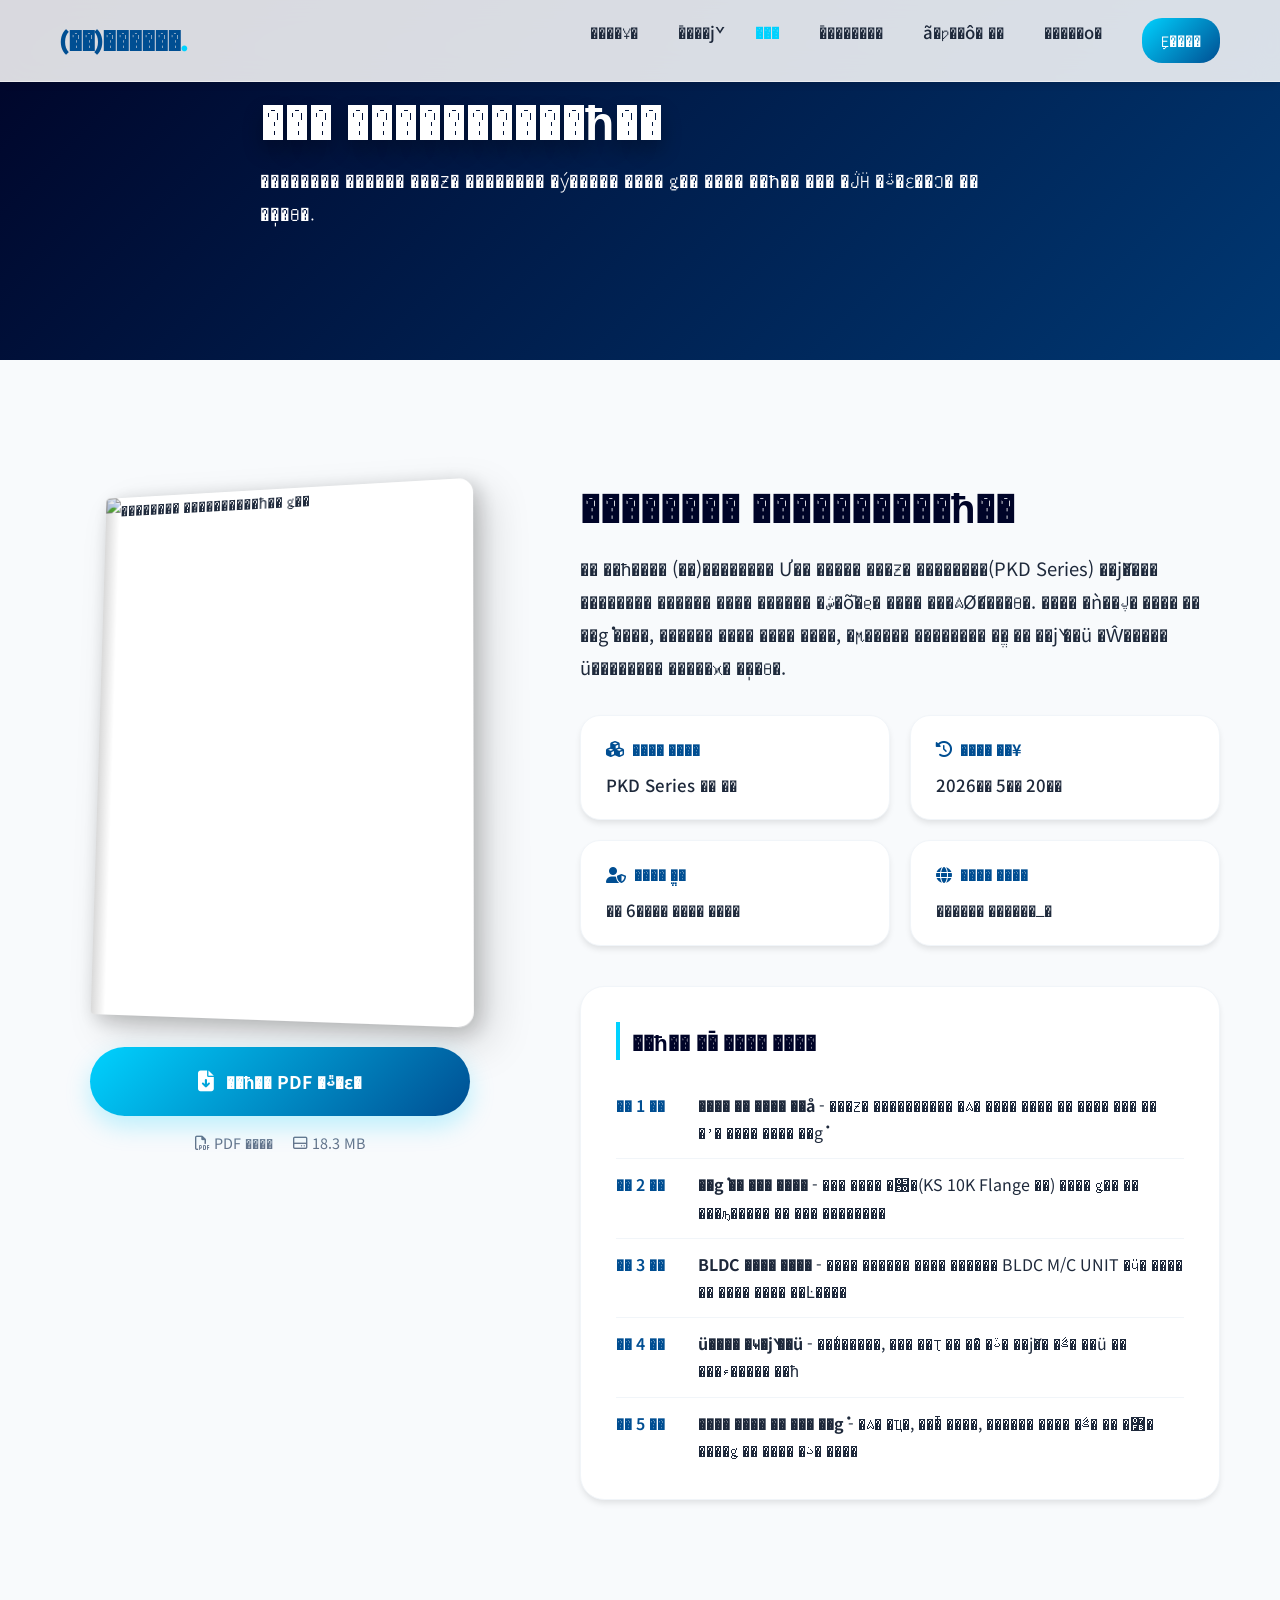
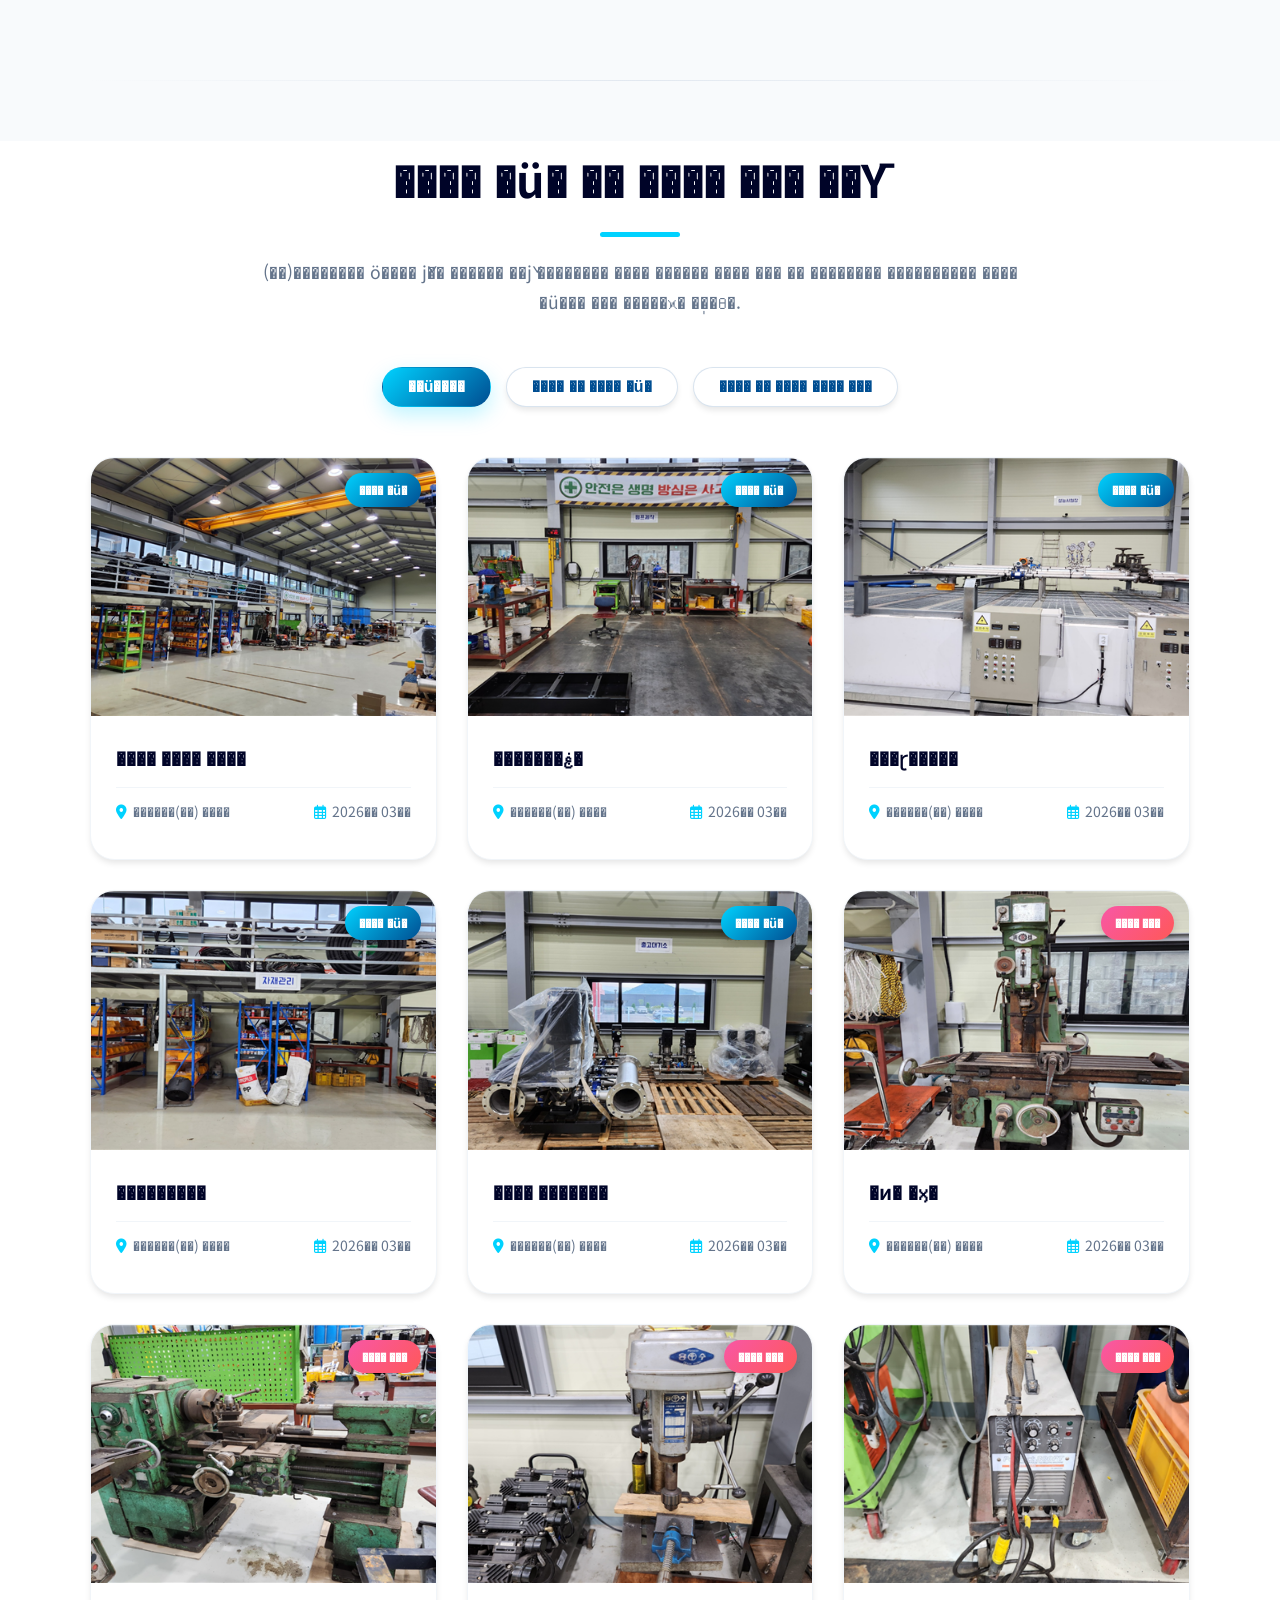
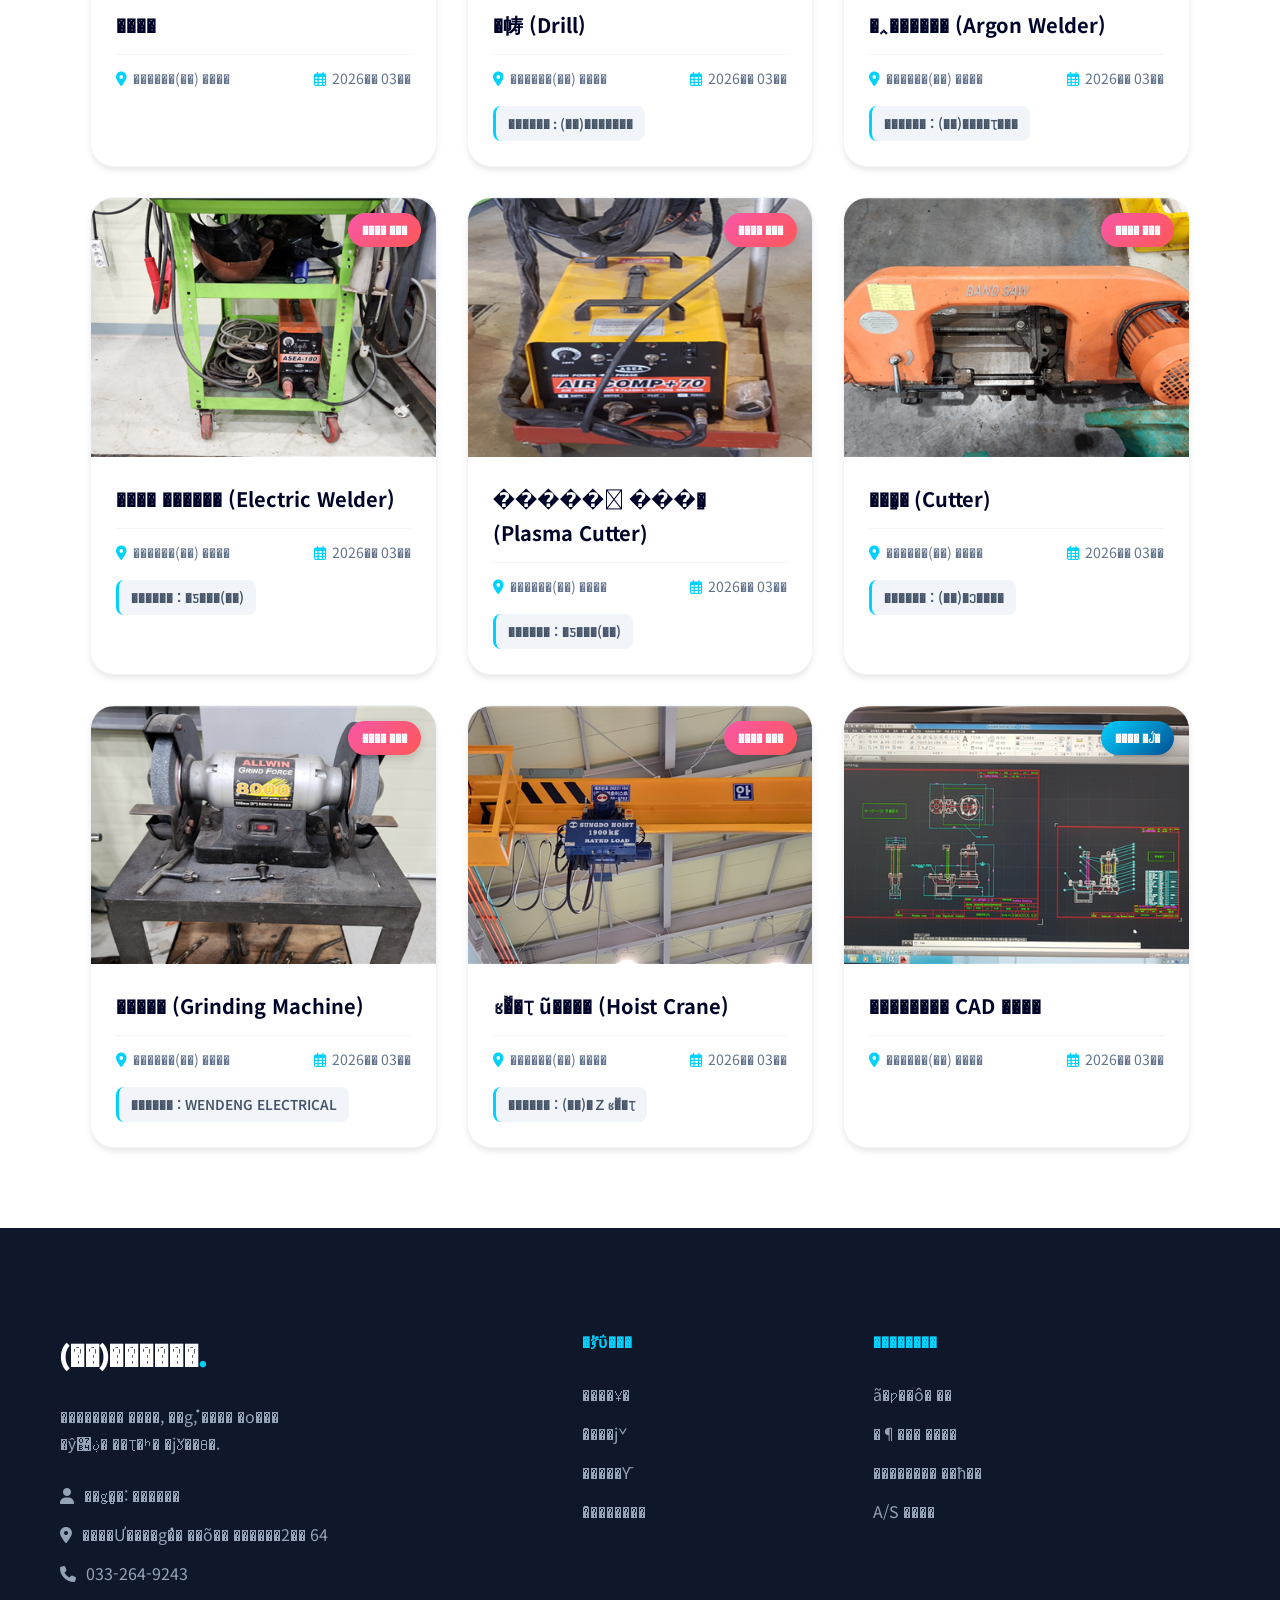
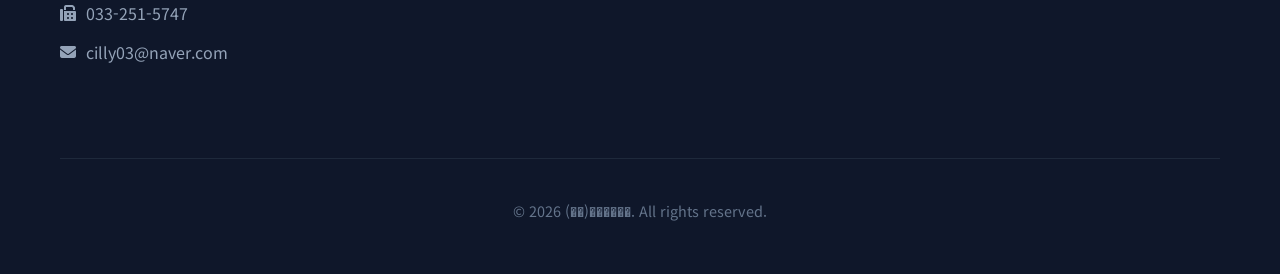
==== commit 8892280e: "이메일부분을 수정해줘" ====
--- a/equipment.html
+++ b/equipment.html
@@ -389,7 +389,7 @@
                         <p><i class="fas fa-map-marker-alt"></i> ����Ư����ġ�� ��õ�� ������2�� 64</p>
                         <p><i class="fas fa-phone"></i> 033-264-9243</p>
                         <p><i class="fas fa-fax"></i> 033-251-5747</p>
-                        <p><i class="fas fa-envelope"></i> gwf0123@hanmail.net</p>
+                        <p><i class="fas fa-envelope"></i> cilly03@naver.com</p>
                     </div>
                 </div>
                 <div class="footer-links">
@@ -422,3 +422,4 @@
 </html>
 
 
+
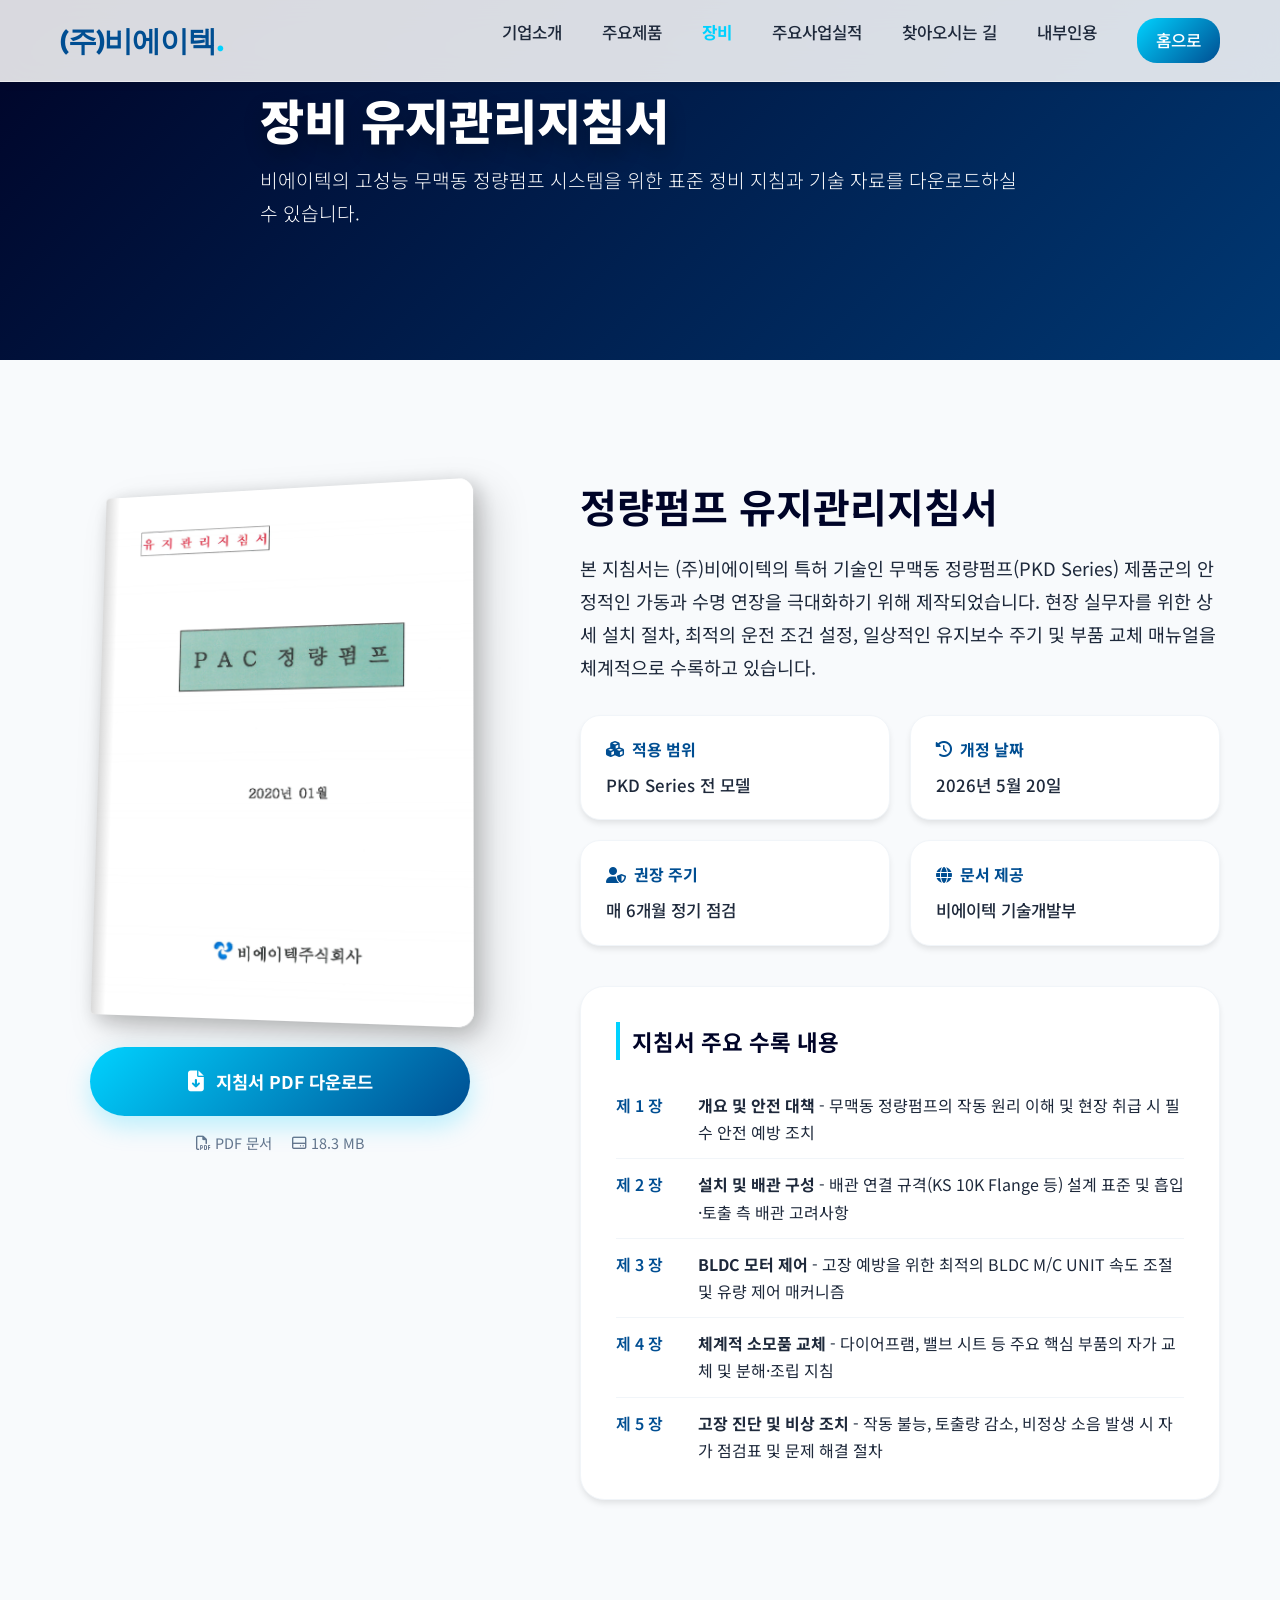
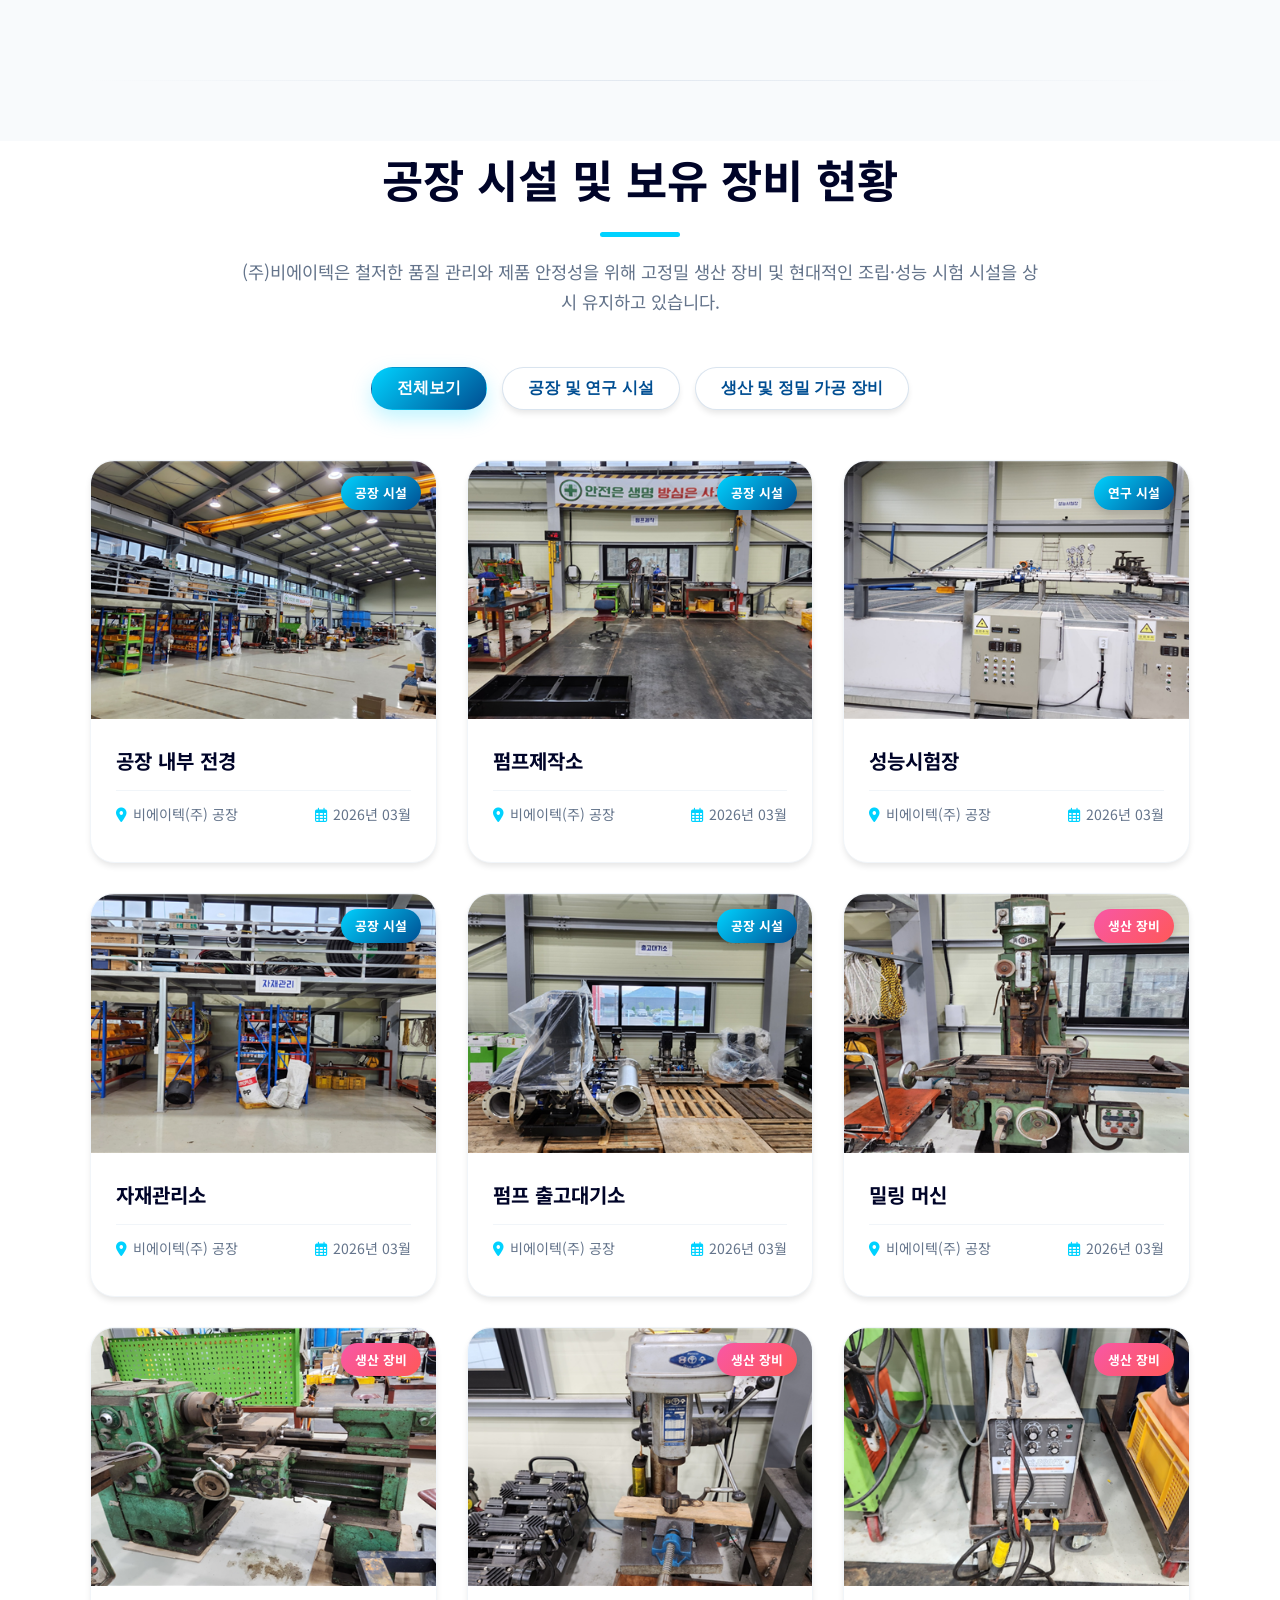
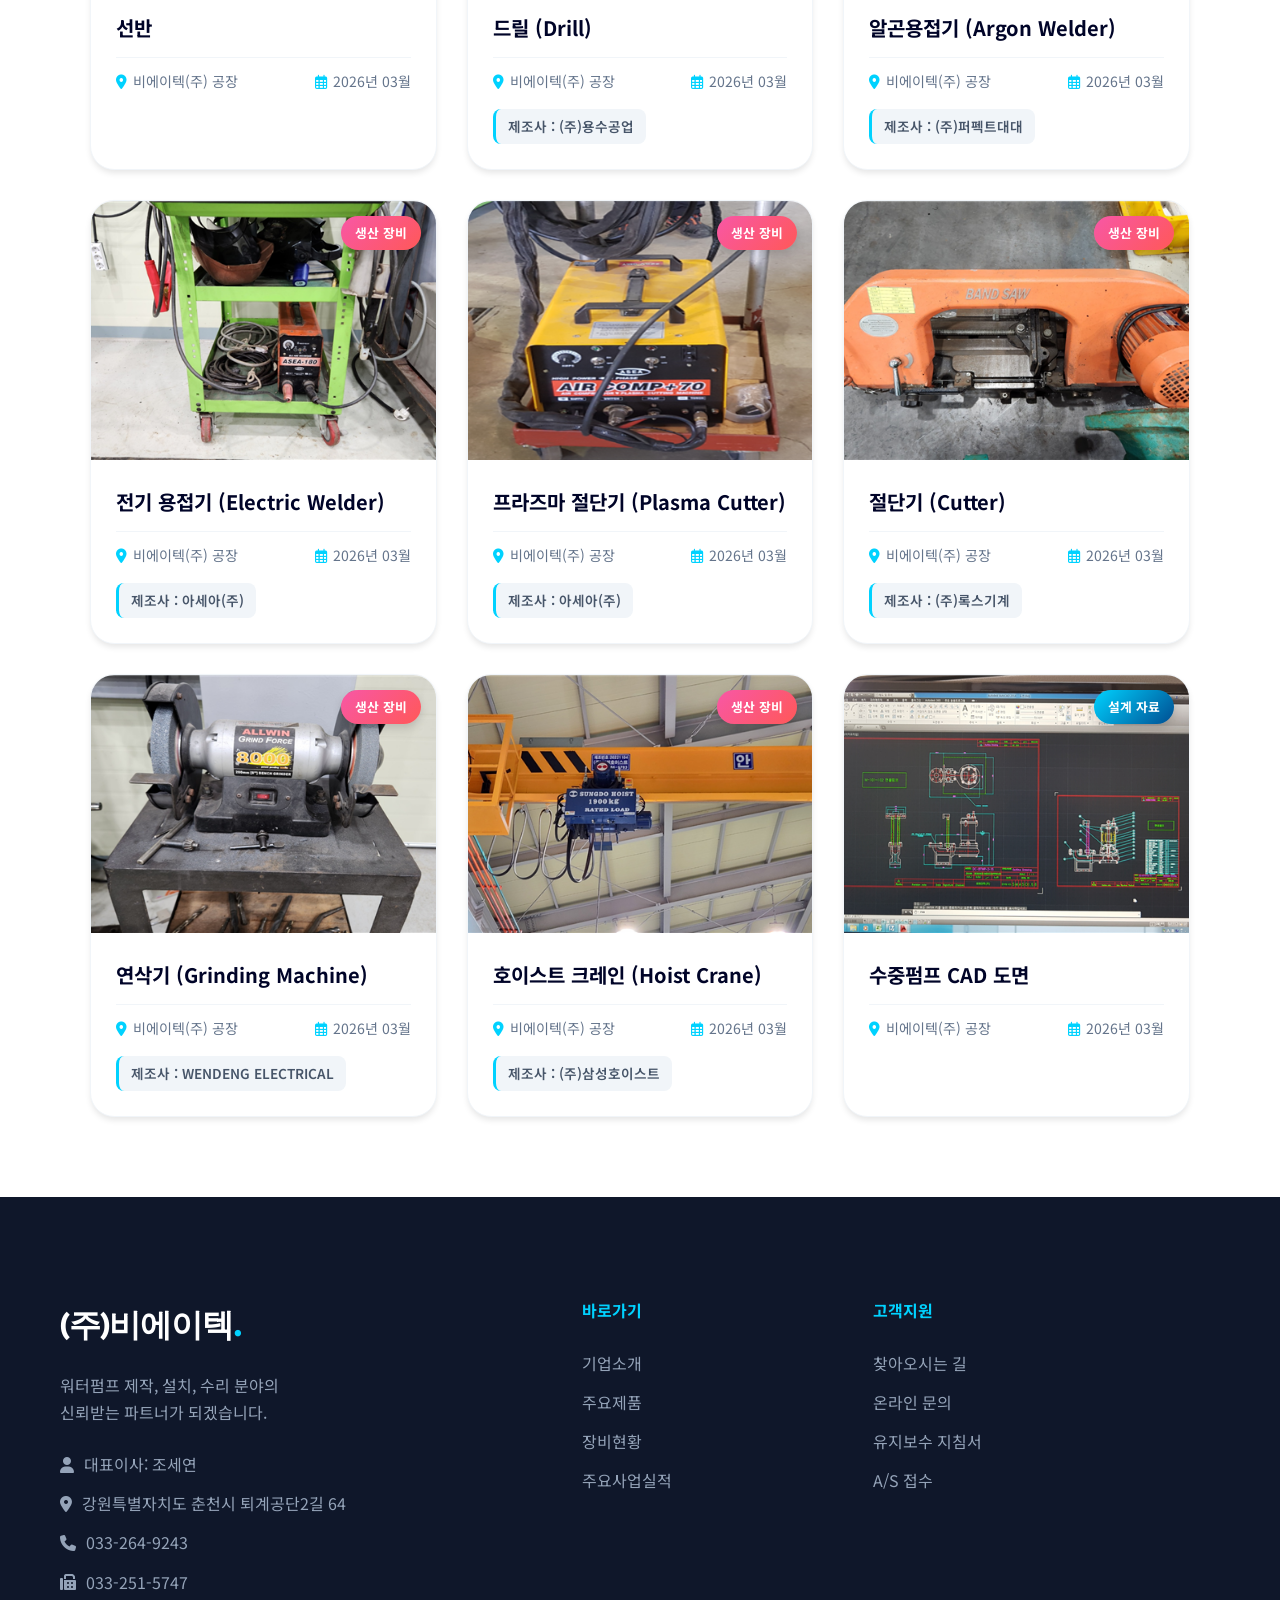
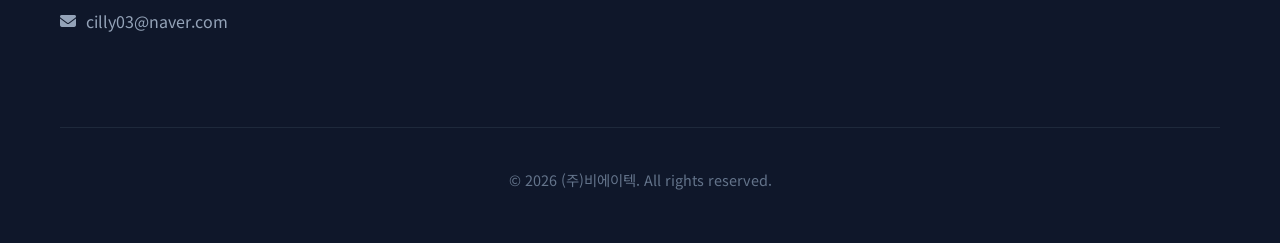
==== commit 523d93a2: "홈페이지 수정" ====
--- a/equipment.html
+++ b/equipment.html
@@ -3,8 +3,8 @@
 <head>
     <meta charset="UTF-8">
     <meta name="viewport" content="width=device-width, initial-scale=1.0">
-    <title>��� ����������ħ�� - (��)������</title>
-    <meta name="description" content="(��)�������� �������� ��ǰ���� ���� �������� �������� �� ��� ���� ��ħ�� �����մϴ�.">
+    <title>장비 유지관리지침서 - (주)비에이텍</title>
+    <meta name="description" content="(주)비에이텍의 정량펌프 제품군에 대한 전문적인 유지보수 및 장비 관리 지침을 제공합니다.">
     <link rel="stylesheet" href="index.css">
     <!-- Font Awesome for icons -->
     <link rel="stylesheet" href="https://cdnjs.cloudflare.com/ajax/libs/font-awesome/6.4.0/css/all.min.css">
@@ -14,15 +14,15 @@
     <!-- Header Navigation -->
     <nav id="navbar" class="scrolled">
         <div class="container nav-content">
-            <a href="index.html" class="logo">(��)������<span>.</span></a>
+            <a href="index.html" class="logo">(주)비에이텍<span>.</span></a>
             <ul class="nav-links">
-                <li><a href="intro.html">����Ұ�</a></li>
-                <li><a href="product.html">�ֿ���ǰ</a></li>
-                <li><a href="equipment.html" style="color: var(--secondary); font-weight: 700;">���</a></li>
-                <li><a href="records.html">�ֿ�������</a></li>
-                <li><a href="map.html">ã�ƿ��ô� ��</a></li>
-                <li><a href="internal.html">�����ο�</a></li>
-                <li><a href="index.html" class="btn" style="padding: 0.5rem 1.2rem; background: linear-gradient(135deg, var(--secondary), var(--primary)); color: white; border-radius: 20px;">Ȩ����</a></li>
+                <li><a href="intro.html">기업소개</a></li>
+                <li><a href="product.html">주요제품</a></li>
+                <li><a href="equipment.html" style="color: var(--secondary); font-weight: 700;">장비</a></li>
+                <li><a href="records.html">주요사업실적</a></li>
+                <li><a href="map.html">찾아오시는 길</a></li>
+                <li><a href="internal.html">내부인용</a></li>
+                <li><a href="index.html" class="btn" style="padding: 0.5rem 1.2rem; background: linear-gradient(135deg, var(--secondary), var(--primary)); color: white; border-radius: 20px;">홈으로</a></li>
             </ul>
         </div>
     </nav>
@@ -31,8 +31,8 @@
     <section class="sub-hero">
         <div class="sub-hero-overlay"></div>
         <div class="container sub-hero-content">
-            <h1 class="reveal active">��� ����������ħ��</h1>
-            <p class="reveal active">�������� ������ ���Ƶ� �������� �ý����� ���� ǥ�� ���� ��ħ�� ��� �ڷḦ �ٿ�ε��Ͻ� �� �ֽ��ϴ�.</p>
+            <h1 class="reveal active">장비 유지관리지침서</h1>
+            <p class="reveal active">비에이텍의 고성능 무맥동 정량펌프 시스템을 위한 표준 정비 지침과 기술 자료를 다운로드하실 수 있습니다.</p>
         </div>
     </section>
 
@@ -44,16 +44,16 @@
                 <!-- Left Column: 3D Book Cover & Download Action -->
                 <div class="book-container reveal active">
                     <div class="book-mockup">
-                        <img src="�������� ��ħ�� ǥ��.png" alt="�������� ����������ħ�� ǥ��">
+                        <img src="유지관리 지침서 표지.png" alt="정량펌프 유지관리지침서 표지">
                     </div>
                     
                     <div class="download-action-area">
-                        <a href="�������� ����������ħ��.pdf" download="��������_����������ħ��.pdf" class="btn-download">
+                        <a href="정량펌프 유지관리지침서.pdf" download="정량펌프_유지관리지침서.pdf" class="btn-download">
                             <i class="fas fa-file-download"></i>
-                            ��ħ�� PDF �ٿ�ε�
+                            지침서 PDF 다운로드
                         </a>
                         <div class="file-spec">
-                            <span><i class="far fa-file-pdf"></i> PDF ����</span>
+                            <span><i class="far fa-file-pdf"></i> PDF 문서</span>
                             <span><i class="far fa-hdd"></i> 18.3 MB</span>
                         </div>
                     </div>
@@ -61,53 +61,53 @@
 
                 <!-- Right Column: Manual Specification and Information -->
                 <div class="manual-details reveal active">
-                    <h2>�������� ����������ħ��</h2>
+                    <h2>정량펌프 유지관리지침서</h2>
                     <p class="intro-text">
-                        �� ��ħ���� (��)�������� Ư�� ����� ���Ƶ� ��������(PKD Series) ��ǰ���� �������� ������ ���� ������ �ش�ȭ�ϱ� ���� ���۵Ǿ����ϴ�. ���� �ǹ��ڸ� ���� �� ��ġ ����, ������ ���� ���� ����, �ϻ����� �������� �ֱ� �� ��ǰ ��ü �Ŵ����� ü�������� �����ϰ� �ֽ��ϴ�.
+                        본 지침서는 (주)비에이텍의 특허 기술인 무맥동 정량펌프(PKD Series) 제품군의 안정적인 가동과 수명 연장을 극대화하기 위해 제작되었습니다. 현장 실무자를 위한 상세 설치 절차, 최적의 운전 조건 설정, 일상적인 유지보수 주기 및 부품 교체 매뉴얼을 체계적으로 수록하고 있습니다.
                     </p>
 
                     <div class="manual-meta-grid">
                         <div class="meta-card">
-                            <h4><i class="fas fa-cubes"></i> ���� ����</h4>
-                            <p>PKD Series �� ��</p>
+                            <h4><i class="fas fa-cubes"></i> 적용 범위</h4>
+                            <p>PKD Series 전 모델</p>
                         </div>
                         <div class="meta-card">
-                            <h4><i class="fas fa-history"></i> ���� ��¥</h4>
-                            <p>2026�� 5�� 20��</p>
+                            <h4><i class="fas fa-history"></i> 개정 날짜</h4>
+                            <p>2026년 5월 20일</p>
                         </div>
                         <div class="meta-card">
-                            <h4><i class="fas fa-user-shield"></i> ���� �ֱ�</h4>
-                            <p>�� 6���� ���� ����</p>
+                            <h4><i class="fas fa-user-shield"></i> 권장 주기</h4>
+                            <p>매 6개월 정기 점검</p>
                         </div>
                         <div class="meta-card">
-                            <h4><i class="fas fa-globe"></i> ���� ����</h4>
-                            <p>������ ������ߺ�</p>
+                            <h4><i class="fas fa-globe"></i> 문서 제공</h4>
+                            <p>비에이텍 기술개발부</p>
                         </div>
                     </div>
 
                     <!-- Quick Preview Outline Card -->
                     <div class="preview-outline">
-                        <h3>��ħ�� �ֿ� ���� ����</h3>
+                        <h3>지침서 주요 수록 내용</h3>
                         <ul class="outline-list">
                             <li>
-                                <span>�� 1 ��</span>
-                                <div><strong>���� �� ���� ��å</strong> - ���Ƶ� ���������� �۵� ���� ���� �� ���� ��� �� �ʼ� ���� ���� ��ġ</div>
+                                <span>제 1 장</span>
+                                <div><strong>개요 및 안전 대책</strong> - 무맥동 정량펌프의 작동 원리 이해 및 현장 취급 시 필수 안전 예방 조치</div>
                             </li>
                             <li>
-                                <span>�� 2 ��</span>
-                                <div><strong>��ġ �� ��� ����</strong> - ��� ���� �԰�(KS 10K Flange ��) ���� ǥ�� �� ���ԡ����� �� ��� ��������</div>
+                                <span>제 2 장</span>
+                                <div><strong>설치 및 배관 구성</strong> - 배관 연결 규격(KS 10K Flange 등) 설계 표준 및 흡입·토출 측 배관 고려사항</div>
                             </li>
                             <li>
-                                <span>�� 3 ��</span>
-                                <div><strong>BLDC ���� ����</strong> - ���� ������ ���� ������ BLDC M/C UNIT �ӵ� ���� �� ���� ���� ��Ŀ����</div>
+                                <span>제 3 장</span>
+                                <div><strong>BLDC 모터 제어</strong> - 고장 예방을 위한 최적의 BLDC M/C UNIT 속도 조절 및 유량 제어 매커니즘</div>
                             </li>
                             <li>
-                                <span>�� 4 ��</span>
-                                <div><strong>ü���� �Ҹ�ǰ ��ü</strong> - ���̾�����, ��� ��Ʈ �� �ֿ� �ٽ� ��ǰ�� �ڰ� ��ü �� ���ء����� ��ħ</div>
+                                <span>제 4 장</span>
+                                <div><strong>체계적 소모품 교체</strong> - 다이어프램, 밸브 시트 등 주요 핵심 부품의 자가 교체 및 분해·조립 지침</div>
                             </li>
                             <li>
-                                <span>�� 5 ��</span>
-                                <div><strong>���� ���� �� ��� ��ġ</strong> - �۵� �Ҵ�, ���ⷮ ����, ������ ���� �߻� �� �ڰ� ����ǥ �� ���� �ذ� ����</div>
+                                <span>제 5 장</span>
+                                <div><strong>고장 진단 및 비상 조치</strong> - 작동 불능, 토출량 감소, 비정상 소음 발생 시 자가 점검표 및 문제 해결 절차</div>
                             </li>
                         </ul>
                     </div>
@@ -124,251 +124,251 @@
     <section class="section" style="background-color: white; padding-top: 0; padding-bottom: 80px;">
         <div class="container">
             <div class="section-header reveal active" style="margin-bottom: 50px;">
-                <h2>���� �ü� �� ���� ��� ��Ȳ</h2>
+                <h2>공장 시설 및 보유 장비 현황</h2>
                 <div class="divider"></div>
                 <p style="margin-top: 20px; color: var(--text-muted); max-width: 800px; margin-left: auto; margin-right: auto; font-size: 1.1rem; line-height: 1.7;">
-                    (��)�������� ö���� ǰ�� ������ ��ǰ �������� ���� ������ ���� ��� �� �������� ���������� ���� �ü��� ��� �����ϰ� �ֽ��ϴ�.
+                    (주)비에이텍은 철저한 품질 관리와 제품 안정성을 위해 고정밀 생산 장비 및 현대적인 조립·성능 시험 시설을 상시 유지하고 있습니다.
                 </p>
             </div>
 
             <!-- Filter Buttons -->
             <div class="gallery-filter-area reveal active">
-                <button class="filter-btn active" data-filter="all">��ü����</button>
-                <button class="filter-btn" data-filter="facility">���� �� ���� �ü�</button>
-                <button class="filter-btn" data-filter="machinery">���� �� ���� ���� ���</button>
+                <button class="filter-btn active" data-filter="all">전체보기</button>
+                <button class="filter-btn" data-filter="facility">공장 및 연구 시설</button>
+                <button class="filter-btn" data-filter="machinery">생산 및 정밀 가공 장비</button>
             </div>
 
             <!-- Gallery Grid -->
             <div class="gallery-grid reveal active">
                 
-                <!-- 1. ���� ���� ���� (Facility) -->
-                <div class="gallery-item facility">
-                    <div class="gallery-img-wrapper">
-                        <img src="PIC7283.png" alt="���� ���� ����">
-                        <div class="gallery-badge facility-badge">���� �ü�</div>
-                    </div>
-                    <div class="gallery-content">
-                        <h3>���� ���� ����</h3>
-                        <div class="gallery-meta">
-                            <span><i class="fas fa-map-marker-alt"></i> ������(��) ����</span>
-                            <span><i class="far fa-calendar-alt"></i> 2026�� 03��</span>
-                        </div>
-                    </div>
-                </div>
-
-                <!-- 2. �������ۼ� (Facility) -->
-                <div class="gallery-item facility">
-                    <div class="gallery-img-wrapper">
-                        <img src="PIC72E1.png" alt="�������ۼ�">
-                        <div class="gallery-badge facility-badge">���� �ü�</div>
-                    </div>
-                    <div class="gallery-content">
-                        <h3>�������ۼ�</h3>
-                        <div class="gallery-meta">
-                            <span><i class="fas fa-map-marker-alt"></i> ������(��) ����</span>
-                            <span><i class="far fa-calendar-alt"></i> 2026�� 03��</span>
-                        </div>
-                    </div>
-                </div>
-
-                <!-- 3. ���ɽ����� (Facility) -->
-                <div class="gallery-item facility">
-                    <div class="gallery-img-wrapper">
-                        <img src="PIC7350.png" alt="���ɽ�����">
-                        <div class="gallery-badge facility-badge">���� �ü�</div>
-                    </div>
-                    <div class="gallery-content">
-                        <h3>���ɽ�����</h3>
-                        <div class="gallery-meta">
-                            <span><i class="fas fa-map-marker-alt"></i> ������(��) ����</span>
-                            <span><i class="far fa-calendar-alt"></i> 2026�� 03��</span>
-                        </div>
-                    </div>
-                </div>
-
-                <!-- 4. ��������� (Facility) -->
-                <div class="gallery-item facility">
-                    <div class="gallery-img-wrapper">
-                        <img src="PIC740C.png" alt="���������">
-                        <div class="gallery-badge facility-badge">���� �ü�</div>
-                    </div>
-                    <div class="gallery-content">
-                        <h3>���������</h3>
-                        <div class="gallery-meta">
-                            <span><i class="fas fa-map-marker-alt"></i> ������(��) ����</span>
-                            <span><i class="far fa-calendar-alt"></i> 2026�� 03��</span>
-                        </div>
-                    </div>
-                </div>
-
-                <!-- 5. ���� ������� (Facility) -->
-                <div class="gallery-item facility">
-                    <div class="gallery-img-wrapper">
-                        <img src="PIC74AA.png" alt="���� �������">
-                        <div class="gallery-badge facility-badge">���� �ü�</div>
-                    </div>
-                    <div class="gallery-content">
-                        <h3>���� �������</h3>
-                        <div class="gallery-meta">
-                            <span><i class="fas fa-map-marker-alt"></i> ������(��) ����</span>
-                            <span><i class="far fa-calendar-alt"></i> 2026�� 03��</span>
-                        </div>
-                    </div>
-                </div>
-
-                <!-- 6. �и� �ӽ� (Machinery) -->
-                <div class="gallery-item machinery">
-                    <div class="gallery-img-wrapper">
-                        <img src="PIC7528.png" alt="�и� �ӽ�">
-                        <div class="gallery-badge machinery-badge">���� ���</div>
-                    </div>
-                    <div class="gallery-content">
-                        <h3>�и� �ӽ�</h3>
-                        <div class="gallery-meta">
-                            <span><i class="fas fa-map-marker-alt"></i> ������(��) ����</span>
-                            <span><i class="far fa-calendar-alt"></i> 2026�� 03��</span>
-                        </div>
-                    </div>
-                </div>
-
-                <!-- 7. ���� (Machinery) -->
-                <div class="gallery-item machinery">
-                    <div class="gallery-img-wrapper">
-                        <img src="PIC7613.png" alt="����">
-                        <div class="gallery-badge machinery-badge">���� ���</div>
-                    </div>
-                    <div class="gallery-content">
-                        <h3>����</h3>
-                        <div class="gallery-meta">
-                            <span><i class="fas fa-map-marker-alt"></i> ������(��) ����</span>
-                            <span><i class="far fa-calendar-alt"></i> 2026�� 03��</span>
-                        </div>
-                    </div>
-                </div>
-
-                <!-- 8. �帱 (Machinery) -->
-                <div class="gallery-item machinery">
-                    <div class="gallery-img-wrapper">
-                        <img src="PIC76C0.png" alt="�帱">
-                        <div class="gallery-badge machinery-badge">���� ���</div>
-                    </div>
-                    <div class="gallery-content">
-                        <h3>�帱 (Drill)</h3>
-                        <div class="gallery-meta">
-                            <span><i class="fas fa-map-marker-alt"></i> ������(��) ����</span>
-                            <span><i class="far fa-calendar-alt"></i> 2026�� 03��</span>
-                        </div>
-                        <div class="gallery-maker">������ : (��)�������</div>
-                    </div>
-                </div>
-
-                <!-- 9. �˰������ (Machinery) -->
-                <div class="gallery-item machinery">
-                    <div class="gallery-img-wrapper">
-                        <img src="PIC774D.png" alt="�˰������">
-                        <div class="gallery-badge machinery-badge">���� ���</div>
-                    </div>
-                    <div class="gallery-content">
-                        <h3>�˰������ (Argon Welder)</h3>
-                        <div class="gallery-meta">
-                            <span><i class="fas fa-map-marker-alt"></i> ������(��) ����</span>
-                            <span><i class="far fa-calendar-alt"></i> 2026�� 03��</span>
-                        </div>
-                        <div class="gallery-maker">������ : (��)����Ʈ���</div>
-                    </div>
-                </div>
-
-                <!-- 10. ���� ������ (Machinery) -->
-                <div class="gallery-item machinery">
-                    <div class="gallery-img-wrapper">
-                        <img src="PIC77EB.png" alt="���� ������">
-                        <div class="gallery-badge machinery-badge">���� ���</div>
-                    </div>
-                    <div class="gallery-content">
-                        <h3>���� ������ (Electric Welder)</h3>
-                        <div class="gallery-meta">
-                            <span><i class="fas fa-map-marker-alt"></i> ������(��) ����</span>
-                            <span><i class="far fa-calendar-alt"></i> 2026�� 03��</span>
-                        </div>
-                        <div class="gallery-maker">������ : �Ƽ���(��)</div>
-                    </div>
-                </div>
-
-                <!-- 11. ����� ���ܱ� (Machinery) -->
-                <div class="gallery-item machinery">
-                    <div class="gallery-img-wrapper">
-                        <img src="PIC7849.png" alt="����� ���ܱ�">
-                        <div class="gallery-badge machinery-badge">���� ���</div>
-                    </div>
-                    <div class="gallery-content">
-                        <h3>����� ���ܱ� (Plasma Cutter)</h3>
-                        <div class="gallery-meta">
-                            <span><i class="fas fa-map-marker-alt"></i> ������(��) ����</span>
-                            <span><i class="far fa-calendar-alt"></i> 2026�� 03��</span>
-                        </div>
-                        <div class="gallery-maker">������ : �Ƽ���(��)</div>
-                    </div>
-                </div>
-
-                <!-- 12. ���ܱ� (Machinery) -->
-                <div class="gallery-item machinery">
-                    <div class="gallery-img-wrapper">
-                        <img src="PIC78E7.png" alt="���ܱ�">
-                        <div class="gallery-badge machinery-badge">���� ���</div>
-                    </div>
-                    <div class="gallery-content">
-                        <h3>���ܱ� (Cutter)</h3>
-                        <div class="gallery-meta">
-                            <span><i class="fas fa-map-marker-alt"></i> ������(��) ����</span>
-                            <span><i class="far fa-calendar-alt"></i> 2026�� 03��</span>
-                        </div>
-                        <div class="gallery-maker">������ : (��)�Ͻ����</div>
-                    </div>
-                </div>
-
-                <!-- 13. ����� (Machinery) -->
-                <div class="gallery-item machinery">
-                    <div class="gallery-img-wrapper">
-                        <img src="PIC7974.png" alt="�����">
-                        <div class="gallery-badge machinery-badge">���� ���</div>
-                    </div>
-                    <div class="gallery-content">
-                        <h3>����� (Grinding Machine)</h3>
-                        <div class="gallery-meta">
-                            <span><i class="fas fa-map-marker-alt"></i> ������(��) ����</span>
-                            <span><i class="far fa-calendar-alt"></i> 2026�� 03��</span>
-                        </div>
-                        <div class="gallery-maker">������ : WENDENG ELECTRICAL</div>
-                    </div>
-                </div>
-
-                <!-- 14. ȣ�̽�Ʈ ũ���� (Machinery) -->
-                <div class="gallery-item machinery">
-                    <div class="gallery-img-wrapper">
-                        <img src="PIC7A02.png" alt="ȣ�̽�Ʈ ũ����">
-                        <div class="gallery-badge machinery-badge">���� ���</div>
-                    </div>
-                    <div class="gallery-content">
-                        <h3>ȣ�̽�Ʈ ũ���� (Hoist Crane)</h3>
-                        <div class="gallery-meta">
-                            <span><i class="fas fa-map-marker-alt"></i> ������(��) ����</span>
-                            <span><i class="far fa-calendar-alt"></i> 2026�� 03��</span>
-                        </div>
-                        <div class="gallery-maker">������ : (��)�Ｚȣ�̽�Ʈ</div>
-                    </div>
-                </div>
-
-                <!-- 15. �������� CAD ���� (Facility) -->
-                <div class="gallery-item facility">
-                    <div class="gallery-img-wrapper">
-                        <img src="PIC7AAF.png" alt="�������� CAD ����">
-                        <div class="gallery-badge facility-badge">���� �ڷ�</div>
-                    </div>
-                    <div class="gallery-content">
-                        <h3>�������� CAD ����</h3>
-                        <div class="gallery-meta">
-                            <span><i class="fas fa-map-marker-alt"></i> ������(��) ����</span>
-                            <span><i class="far fa-calendar-alt"></i> 2026�� 03��</span>
+                <!-- 1. 공장 내부 전경 (Facility) -->
+                <div class="gallery-item facility">
+                    <div class="gallery-img-wrapper">
+                        <img src="PIC7283.png" alt="공장 내부 전경">
+                        <div class="gallery-badge facility-badge">공장 시설</div>
+                    </div>
+                    <div class="gallery-content">
+                        <h3>공장 내부 전경</h3>
+                        <div class="gallery-meta">
+                            <span><i class="fas fa-map-marker-alt"></i> 비에이텍(주) 공장</span>
+                            <span><i class="far fa-calendar-alt"></i> 2026년 03월</span>
+                        </div>
+                    </div>
+                </div>
+
+                <!-- 2. 펌프제작소 (Facility) -->
+                <div class="gallery-item facility">
+                    <div class="gallery-img-wrapper">
+                        <img src="PIC72E1.png" alt="펌프제작소">
+                        <div class="gallery-badge facility-badge">공장 시설</div>
+                    </div>
+                    <div class="gallery-content">
+                        <h3>펌프제작소</h3>
+                        <div class="gallery-meta">
+                            <span><i class="fas fa-map-marker-alt"></i> 비에이텍(주) 공장</span>
+                            <span><i class="far fa-calendar-alt"></i> 2026년 03월</span>
+                        </div>
+                    </div>
+                </div>
+
+                <!-- 3. 성능시험장 (Facility) -->
+                <div class="gallery-item facility">
+                    <div class="gallery-img-wrapper">
+                        <img src="PIC7350.png" alt="성능시험장">
+                        <div class="gallery-badge facility-badge">연구 시설</div>
+                    </div>
+                    <div class="gallery-content">
+                        <h3>성능시험장</h3>
+                        <div class="gallery-meta">
+                            <span><i class="fas fa-map-marker-alt"></i> 비에이텍(주) 공장</span>
+                            <span><i class="far fa-calendar-alt"></i> 2026년 03월</span>
+                        </div>
+                    </div>
+                </div>
+
+                <!-- 4. 자재관리소 (Facility) -->
+                <div class="gallery-item facility">
+                    <div class="gallery-img-wrapper">
+                        <img src="PIC740C.png" alt="자재관리소">
+                        <div class="gallery-badge facility-badge">공장 시설</div>
+                    </div>
+                    <div class="gallery-content">
+                        <h3>자재관리소</h3>
+                        <div class="gallery-meta">
+                            <span><i class="fas fa-map-marker-alt"></i> 비에이텍(주) 공장</span>
+                            <span><i class="far fa-calendar-alt"></i> 2026년 03월</span>
+                        </div>
+                    </div>
+                </div>
+
+                <!-- 5. 펌프 출고대기소 (Facility) -->
+                <div class="gallery-item facility">
+                    <div class="gallery-img-wrapper">
+                        <img src="PIC74AA.png" alt="펌프 출고대기소">
+                        <div class="gallery-badge facility-badge">공장 시설</div>
+                    </div>
+                    <div class="gallery-content">
+                        <h3>펌프 출고대기소</h3>
+                        <div class="gallery-meta">
+                            <span><i class="fas fa-map-marker-alt"></i> 비에이텍(주) 공장</span>
+                            <span><i class="far fa-calendar-alt"></i> 2026년 03월</span>
+                        </div>
+                    </div>
+                </div>
+
+                <!-- 6. 밀링 머신 (Machinery) -->
+                <div class="gallery-item machinery">
+                    <div class="gallery-img-wrapper">
+                        <img src="PIC7528.png" alt="밀링 머신">
+                        <div class="gallery-badge machinery-badge">생산 장비</div>
+                    </div>
+                    <div class="gallery-content">
+                        <h3>밀링 머신</h3>
+                        <div class="gallery-meta">
+                            <span><i class="fas fa-map-marker-alt"></i> 비에이텍(주) 공장</span>
+                            <span><i class="far fa-calendar-alt"></i> 2026년 03월</span>
+                        </div>
+                    </div>
+                </div>
+
+                <!-- 7. 선반 (Machinery) -->
+                <div class="gallery-item machinery">
+                    <div class="gallery-img-wrapper">
+                        <img src="PIC7613.png" alt="선반">
+                        <div class="gallery-badge machinery-badge">생산 장비</div>
+                    </div>
+                    <div class="gallery-content">
+                        <h3>선반</h3>
+                        <div class="gallery-meta">
+                            <span><i class="fas fa-map-marker-alt"></i> 비에이텍(주) 공장</span>
+                            <span><i class="far fa-calendar-alt"></i> 2026년 03월</span>
+                        </div>
+                    </div>
+                </div>
+
+                <!-- 8. 드릴 (Machinery) -->
+                <div class="gallery-item machinery">
+                    <div class="gallery-img-wrapper">
+                        <img src="PIC76C0.png" alt="드릴">
+                        <div class="gallery-badge machinery-badge">생산 장비</div>
+                    </div>
+                    <div class="gallery-content">
+                        <h3>드릴 (Drill)</h3>
+                        <div class="gallery-meta">
+                            <span><i class="fas fa-map-marker-alt"></i> 비에이텍(주) 공장</span>
+                            <span><i class="far fa-calendar-alt"></i> 2026년 03월</span>
+                        </div>
+                        <div class="gallery-maker">제조사 : (주)용수공업</div>
+                    </div>
+                </div>
+
+                <!-- 9. 알곤용접기 (Machinery) -->
+                <div class="gallery-item machinery">
+                    <div class="gallery-img-wrapper">
+                        <img src="PIC774D.png" alt="알곤용접기">
+                        <div class="gallery-badge machinery-badge">생산 장비</div>
+                    </div>
+                    <div class="gallery-content">
+                        <h3>알곤용접기 (Argon Welder)</h3>
+                        <div class="gallery-meta">
+                            <span><i class="fas fa-map-marker-alt"></i> 비에이텍(주) 공장</span>
+                            <span><i class="far fa-calendar-alt"></i> 2026년 03월</span>
+                        </div>
+                        <div class="gallery-maker">제조사 : (주)퍼펙트대대</div>
+                    </div>
+                </div>
+
+                <!-- 10. 전기 용접기 (Machinery) -->
+                <div class="gallery-item machinery">
+                    <div class="gallery-img-wrapper">
+                        <img src="PIC77EB.png" alt="전기 용접기">
+                        <div class="gallery-badge machinery-badge">생산 장비</div>
+                    </div>
+                    <div class="gallery-content">
+                        <h3>전기 용접기 (Electric Welder)</h3>
+                        <div class="gallery-meta">
+                            <span><i class="fas fa-map-marker-alt"></i> 비에이텍(주) 공장</span>
+                            <span><i class="far fa-calendar-alt"></i> 2026년 03월</span>
+                        </div>
+                        <div class="gallery-maker">제조사 : 아세아(주)</div>
+                    </div>
+                </div>
+
+                <!-- 11. 프라즈마 절단기 (Machinery) -->
+                <div class="gallery-item machinery">
+                    <div class="gallery-img-wrapper">
+                        <img src="PIC7849.png" alt="프라즈마 절단기">
+                        <div class="gallery-badge machinery-badge">생산 장비</div>
+                    </div>
+                    <div class="gallery-content">
+                        <h3>프라즈마 절단기 (Plasma Cutter)</h3>
+                        <div class="gallery-meta">
+                            <span><i class="fas fa-map-marker-alt"></i> 비에이텍(주) 공장</span>
+                            <span><i class="far fa-calendar-alt"></i> 2026년 03월</span>
+                        </div>
+                        <div class="gallery-maker">제조사 : 아세아(주)</div>
+                    </div>
+                </div>
+
+                <!-- 12. 절단기 (Machinery) -->
+                <div class="gallery-item machinery">
+                    <div class="gallery-img-wrapper">
+                        <img src="PIC78E7.png" alt="절단기">
+                        <div class="gallery-badge machinery-badge">생산 장비</div>
+                    </div>
+                    <div class="gallery-content">
+                        <h3>절단기 (Cutter)</h3>
+                        <div class="gallery-meta">
+                            <span><i class="fas fa-map-marker-alt"></i> 비에이텍(주) 공장</span>
+                            <span><i class="far fa-calendar-alt"></i> 2026년 03월</span>
+                        </div>
+                        <div class="gallery-maker">제조사 : (주)록스기계</div>
+                    </div>
+                </div>
+
+                <!-- 13. 연삭기 (Machinery) -->
+                <div class="gallery-item machinery">
+                    <div class="gallery-img-wrapper">
+                        <img src="PIC7974.png" alt="연삭기">
+                        <div class="gallery-badge machinery-badge">생산 장비</div>
+                    </div>
+                    <div class="gallery-content">
+                        <h3>연삭기 (Grinding Machine)</h3>
+                        <div class="gallery-meta">
+                            <span><i class="fas fa-map-marker-alt"></i> 비에이텍(주) 공장</span>
+                            <span><i class="far fa-calendar-alt"></i> 2026년 03월</span>
+                        </div>
+                        <div class="gallery-maker">제조사 : WENDENG ELECTRICAL</div>
+                    </div>
+                </div>
+
+                <!-- 14. 호이스트 크레인 (Machinery) -->
+                <div class="gallery-item machinery">
+                    <div class="gallery-img-wrapper">
+                        <img src="PIC7A02.png" alt="호이스트 크레인">
+                        <div class="gallery-badge machinery-badge">생산 장비</div>
+                    </div>
+                    <div class="gallery-content">
+                        <h3>호이스트 크레인 (Hoist Crane)</h3>
+                        <div class="gallery-meta">
+                            <span><i class="fas fa-map-marker-alt"></i> 비에이텍(주) 공장</span>
+                            <span><i class="far fa-calendar-alt"></i> 2026년 03월</span>
+                        </div>
+                        <div class="gallery-maker">제조사 : (주)삼성호이스트</div>
+                    </div>
+                </div>
+
+                <!-- 15. 수중펌프 CAD 도면 (Facility) -->
+                <div class="gallery-item facility">
+                    <div class="gallery-img-wrapper">
+                        <img src="PIC7AAF.png" alt="수중펌프 CAD 도면">
+                        <div class="gallery-badge facility-badge">설계 자료</div>
+                    </div>
+                    <div class="gallery-content">
+                        <h3>수중펌프 CAD 도면</h3>
+                        <div class="gallery-meta">
+                            <span><i class="fas fa-map-marker-alt"></i> 비에이텍(주) 공장</span>
+                            <span><i class="far fa-calendar-alt"></i> 2026년 03월</span>
                         </div>
                     </div>
                 </div>
@@ -382,37 +382,37 @@
         <div class="container">
             <div class="footer-grid">
                 <div class="footer-brand">
-                    <h3 class="logo">(��)������<span>.</span></h3>
-                    <p style="margin-bottom: 25px; color: #94a3b8;">�������� ����, ��ġ, ���� �о���<br>�ŷڹ޴� ��Ʈ�ʰ� �ǰڽ��ϴ�.</p>
+                    <h3 class="logo">(주)비에이텍<span>.</span></h3>
+                    <p style="margin-bottom: 25px; color: #94a3b8;">워터펌프 제작, 설치, 수리 분야의<br>신뢰받는 파트너가 되겠습니다.</p>
                     <div class="footer-info">
-                        <p><i class="fas fa-user"></i> ��ǥ�̻�: ������</p>
-                        <p><i class="fas fa-map-marker-alt"></i> ����Ư����ġ�� ��õ�� ������2�� 64</p>
+                        <p><i class="fas fa-user"></i> 대표이사: 조세연</p>
+                        <p><i class="fas fa-map-marker-alt"></i> 강원특별자치도 춘천시 퇴계공단2길 64</p>
                         <p><i class="fas fa-phone"></i> 033-264-9243</p>
                         <p><i class="fas fa-fax"></i> 033-251-5747</p>
                         <p><i class="fas fa-envelope"></i> cilly03@naver.com</p>
                     </div>
                 </div>
                 <div class="footer-links">
-                    <h4>�ٷΰ���</h4>
+                    <h4>바로가기</h4>
                     <ul>
-                        <li><a href="intro.html">����Ұ�</a></li>
-                        <li><a href="product.html">�ֿ���ǰ</a></li>
-                        <li><a href="equipment.html">�����Ȳ</a></li>
-                        <li><a href="records.html">�ֿ�������</a></li>
+                        <li><a href="intro.html">기업소개</a></li>
+                        <li><a href="product.html">주요제품</a></li>
+                        <li><a href="equipment.html">장비현황</a></li>
+                        <li><a href="records.html">주요사업실적</a></li>
                     </ul>
                 </div>
                 <div class="footer-links">
-                    <h4>��������</h4>
+                    <h4>고객지원</h4>
                     <ul>
-                        <li><a href="map.html">ã�ƿ��ô� ��</a></li>
-                        <li><a href="inquiry.html">�¶��� ����</a></li>
-                        <li><a href="equipment.html">�������� ��ħ��</a></li>
-                        <li><a href="inquiry.html">A/S ����</a></li>
+                        <li><a href="map.html">찾아오시는 길</a></li>
+                        <li><a href="inquiry.html">온라인 문의</a></li>
+                        <li><a href="equipment.html">유지보수 지침서</a></li>
+                        <li><a href="inquiry.html">A/S 접수</a></li>
                     </ul>
                 </div>
             </div>
             <div class="footer-bottom">
-                <p>&copy; 2026 (��)������. All rights reserved.</p>
+                <p>&copy; 2026 (주)비에이텍. All rights reserved.</p>
             </div>
         </div>
     </footer>
